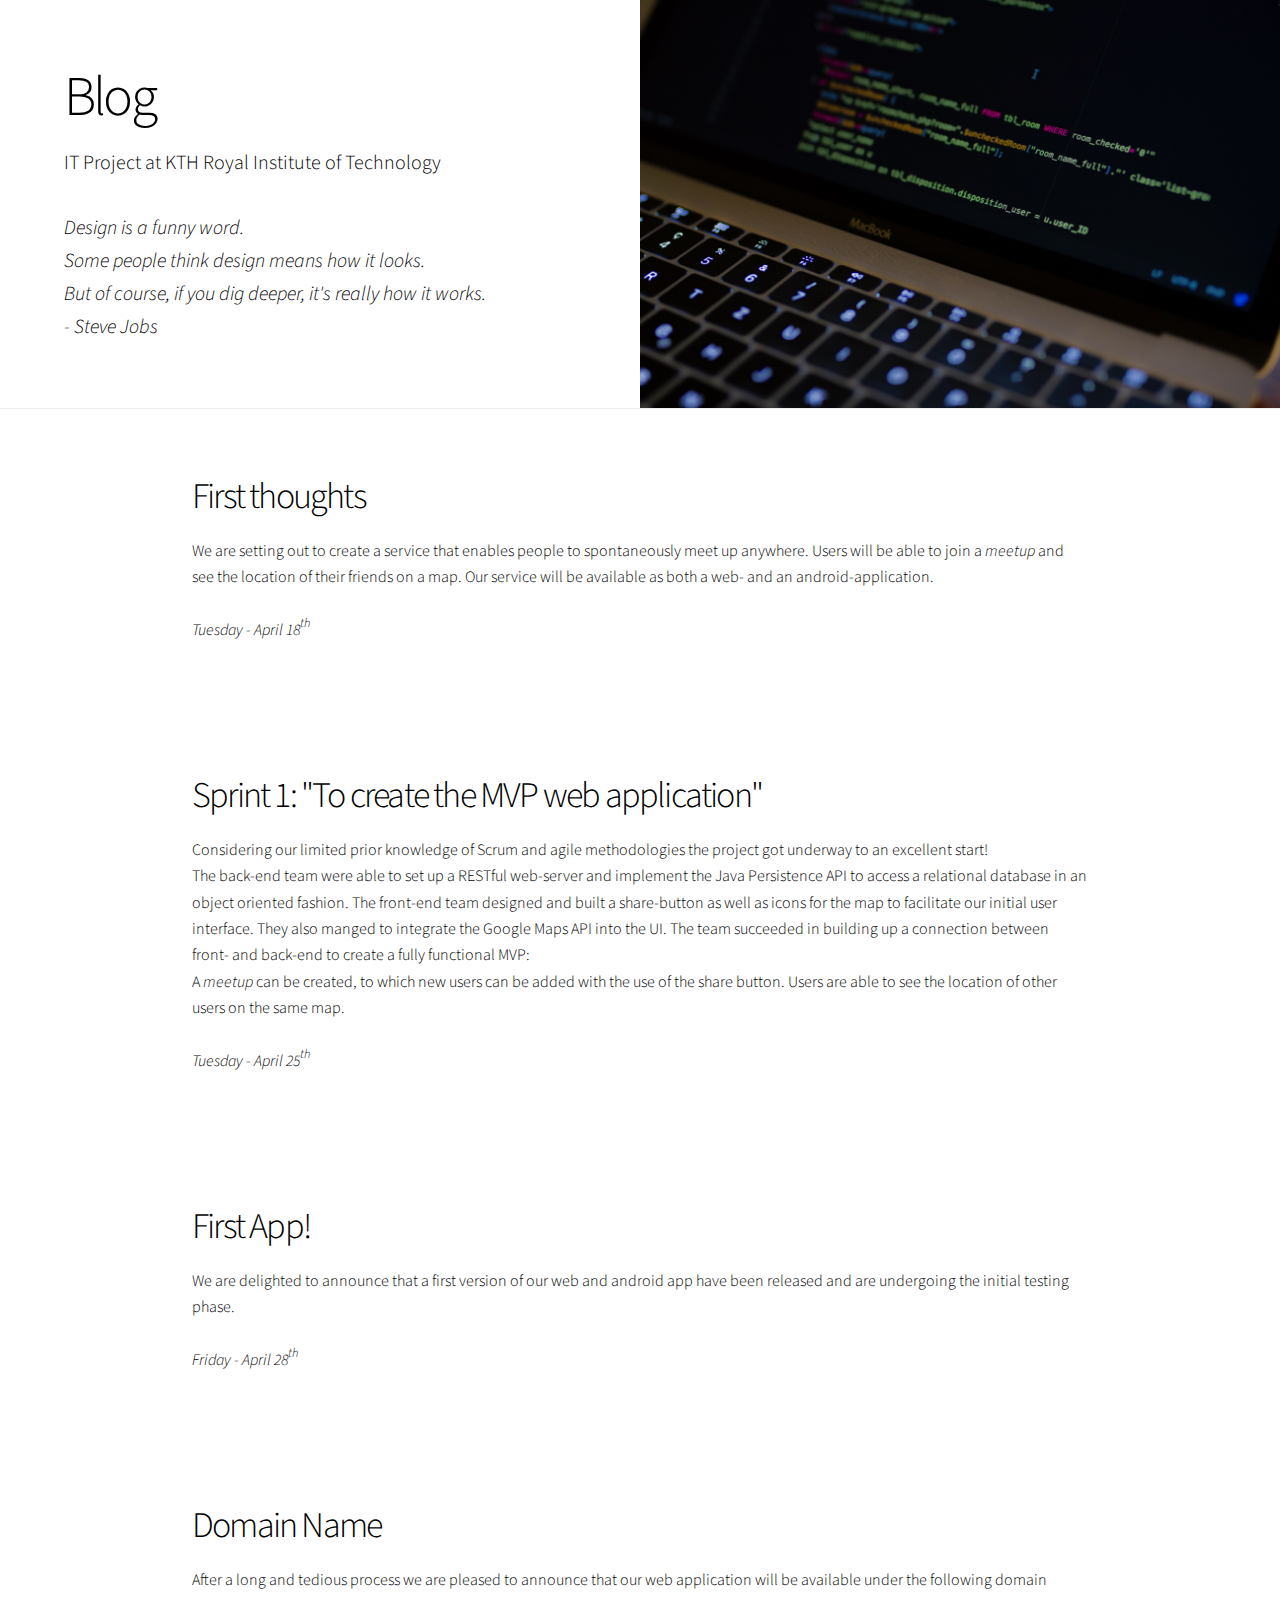
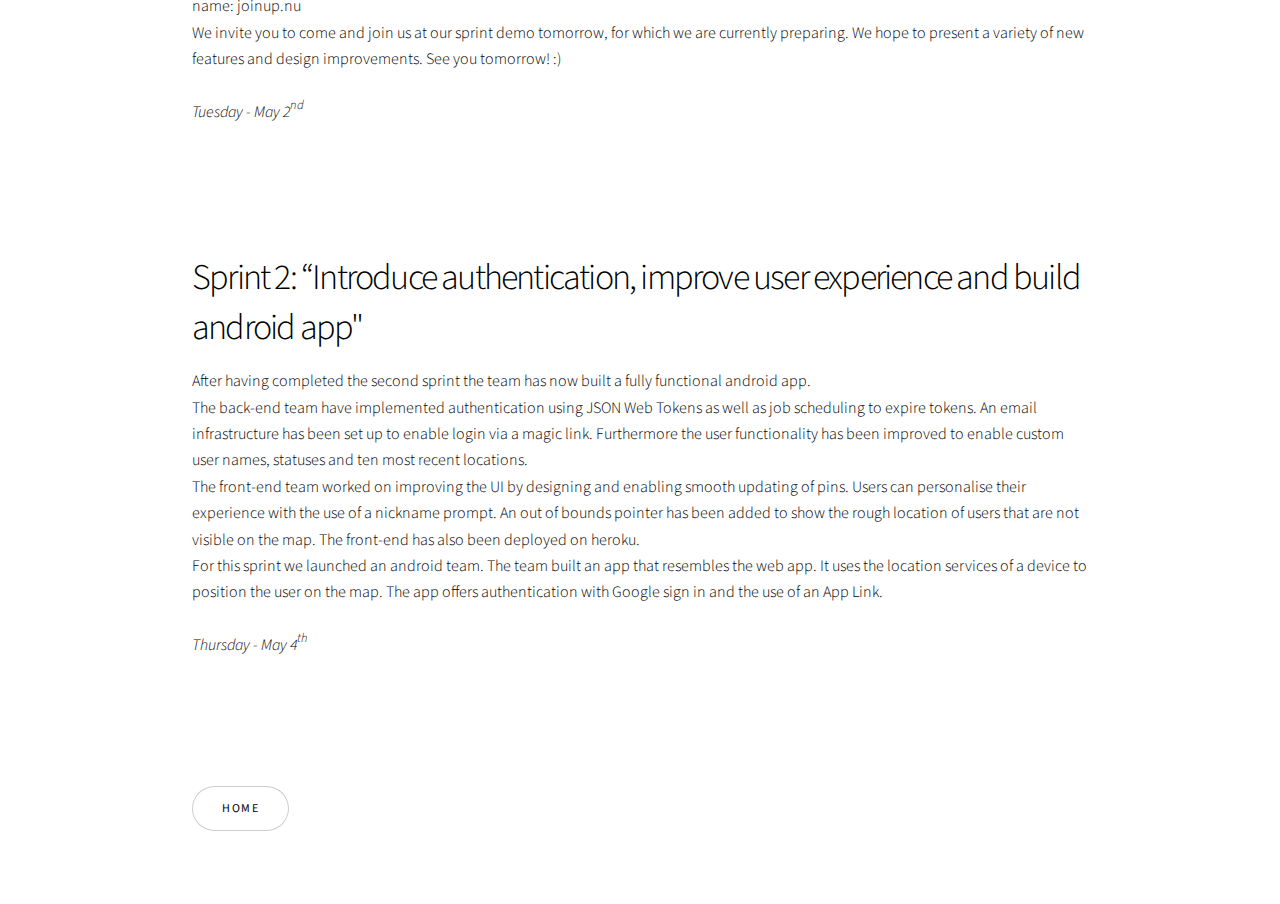
==== blog.html @ ec6359b5 "Update blog - Sprint 2 complete" ====
<!DOCTYPE HTML>

<html>

<head>
	<title>Core 55</title>
	<meta charset="utf-8" />
	<meta name="viewport" content="width=device-width, initial-scale=1" />
	<link rel="stylesheet" href="assets/css/main.css" />
</head>

<body>

	<div id="wrapper" class="divided">

		<!-- Core 55 presentation -->
		<section class="banner style1 orient-left content-align-left image-position-right onload-image-fade-in onload-content-fade-right">			
			<div class="content">
				<h1>Blog</h1>
				<p class="major">IT Project at KTH Royal Institute of Technology</p>
				<p class="major"><i>Design is a funny word.<br>Some people think design means how it looks.<br>But of course, if you dig deeper, it's really how it works.<br>- Steve Jobs</i></p>
			</div>
			<div class="image">
				<img src="images/blog-min.jpg" alt=""/>
			</div>
		</section>

		<div class="content">

			<section class="spotlight style1 orient-right content-align-left image-position-center onscroll-image-fade-in" id="first">
				<div class="content">
					<h2>First thoughts</h2>
					<p>
					<!-- <span class="image.right"><img src="./images/app-screen1.jpg"></span> -->
					We are setting out to create a service that enables people to spontaneously meet up anywhere. Users will be able to join a <i>meetup</i> and see the location of their friends on a map. Our service will be available as both a web- and an android-application.<br><br><i>Tuesday - April 18<sup>th</sup></i><p>
				</div>
			</section>

			<section class="spotlight style1 orient-right content-align-left image-position-center onscroll-image-fade-in" id="first">
				<div class="content">
					<h2>Sprint 1: "To create the MVP web application"</h2>
					<p>
					<!-- <span class="image.left"><img src="./images/app-screen1a.png"></span> -->
					Considering our limited prior knowledge of Scrum and agile methodologies the project got underway to an excellent start!<br>The back-end team were able to set up a RESTful web-server and implement the Java Persistence API to access a relational database in an object oriented fashion. 
					The front-end team designed and built a share-button as well as icons for the map to facilitate our initial user interface. They also manged to integrate the Google Maps API into the UI.
					The team succeeded in building up a connection between front- and back-end to create a fully functional MVP:<br>A <i>meetup</i> can be created, to which new users can be added with the use of the share button. Users are able to see the location of other users on the same map.
					<br><br><i>Tuesday - April 25<sup>th</sup></i><p>
				</div>
			</section>

			<section class="spotlight style1 orient-right content-align-left image-position-center onscroll-image-fade-in" id="first">
				<div class="content">
					<h2>First App!</h2>
					<p>
					<!-- <span class="image.left"><img src="./images/app-screen1a.png"></span> -->
					We are delighted to announce that a first version of our web and android app have been released and are undergoing the initial testing phase.
					<br><br><i>Friday - April 28<sup>th</sup></i><p>
				</div>
			</section>

			<section class="spotlight style1 orient-right content-align-left image-position-center onscroll-image-fade-in" id="first">
				<div class="content">
					<h2>Domain Name</h2>
					<p>
					<!-- <span class="image.left"><img src="./images/app-screen1a.png"></span> -->
					After a long and tedious process we are pleased to announce that our web application will be available under the following domain name: joinup.nu <br>We invite you to come and join us at our sprint demo tomorrow, for which we are currently preparing. We hope to present a variety of new features and design improvements. See you tomorrow! :)
					<br><br><i>Tuesday - May 2<sup>nd</sup></i><p>
				</div>
			</section>

			<section class="spotlight style1 orient-right content-align-left image-position-center onscroll-image-fade-in" id="first">
				<div class="content">
					<h2>Sprint 2: “Introduce authentication, improve user experience and build android app"</h2>
					<p>
					<!-- <span class="image.left"><img src="./images/app-screen1a.png"></span> -->
					After having completed the second sprint the team has now built a fully functional android app. 
					<br>The back-end team have implemented authentication using JSON Web Tokens as well as job scheduling to expire tokens. An email infrastructure has been set up to enable login via a magic link. Furthermore the user functionality has been improved to enable custom user names, statuses and ten most recent locations.
					<br>
					The front-end team worked on improving the UI by designing and enabling smooth updating of pins. Users can personalise their experience with the use of a nickname prompt. An out of bounds pointer has been added to show the rough location of users that are not visible on the map.  The front-end has also been deployed on heroku.
					<br>
					For this sprint we launched an android team. The team built an app that resembles the web app. It uses the location services of a device to position the user on the map. The app offers authentication with Google sign in and the use of an App Link.
					<br><br><i>Thursday - May 4<sup>th</sup></i><p>
				</div>
			</section>


			<!-- Home -->
			<section class="spotlight style1 orient-left content-align-left image-position-center onscroll-image-fade-in">
				<div class="content">
					<ul class="actions vertical">
						<li><a href="index.html" class="button">Home</a></li>
					</ul>
				</div>
			</section>

		</div>
	</div>

	<!-- Scripts -->
	<script src="assets/js/jquery.min.js"></script>
	<script src="assets/js/jquery.scrollex.min.js"></script>
	<script src="assets/js/jquery.scrolly.min.js"></script>
	<script src="assets/js/skel.min.js"></script>
	<script src="assets/js/util.js"></script>
	<script src="assets/js/main.js"></script>

</body>

</html>
---- assets/css/main.css ----
@import url(font-awesome.min.css);
@import url("https://fonts.googleapis.com/css?family=Source+Sans+Pro:300,300i,400,400i");

/*
	Story by HTML5 UP
	html5up.net | @ajlkn
	Free for personal and commercial use under the CCA 3.0 license (html5up.net/license)
*/

/* Reset */

	html, body, div, span, applet, object, iframe, h1, h2, h3, h4, h5, h6, p, blockquote, pre, a, abbr, acronym, address, big, cite, code, del, dfn, em, img, ins, kbd, q, s, samp, small, strike, strong, sub, sup, tt, var, b, u, i, center, dl, dt, dd, ol, ul, li, fieldset, form, label, legend, table, caption, tbody, tfoot, thead, tr, th, td, article, aside, canvas, details, embed, figure, figcaption, footer, header, hgroup, menu, nav, output, ruby, section, summary, time, mark, audio, video {
		margin: 0;
		padding: 0;
		border: 0;
		font-size: 100%;
		font: inherit;
		vertical-align: baseline;
	}

	article, aside, details, figcaption, figure, footer, header, hgroup, menu, nav, section {
		display: block;
	}

	body {
		line-height: 1;
	}

	ol, ul {
		list-style: none;
	}

	blockquote, q {
		quotes: none;
	}

	blockquote:before, blockquote:after, q:before, q:after {
		content: '';
		content: none;
	}

	table {
		border-collapse: collapse;
		border-spacing: 0;
	}

	body {
		-webkit-text-size-adjust: none;
	}

/* Box Model */

	*, *:before, *:after {
		-moz-box-sizing: border-box;
		-webkit-box-sizing: border-box;
		box-sizing: border-box;
	}

/* Grid */

	.row {
		border-bottom: solid 1px transparent;
		-moz-box-sizing: border-box;
		-webkit-box-sizing: border-box;
		box-sizing: border-box;
	}

	.row > * {
		float: left;
		-moz-box-sizing: border-box;
		-webkit-box-sizing: border-box;
		box-sizing: border-box;
	}

	.row:after, .row:before {
		content: '';
		display: block;
		clear: both;
		height: 0;
	}

	.row.uniform > * > :first-child {
		margin-top: 0;
	}

	.row.uniform > * > :last-child {
		margin-bottom: 0;
	}

	.row.\30 \25 > * {
		padding: 0 0 0 0rem;
	}

	.row.\30 \25 {
		margin: 0 0 -1px 0rem;
	}

	.row.uniform.\30 \25 > * {
		padding: 0rem 0 0 0rem;
	}

	.row.uniform.\30 \25 {
		margin: 0rem 0 -1px 0rem;
	}

	.row > * {
		padding: 0 0 0 2rem;
	}

	.row {
		margin: 0 0 -1px -2rem;
	}

	.row.uniform > * {
		padding: 2rem 0 0 2rem;
	}

	.row.uniform {
		margin: -2rem 0 -1px -2rem;
	}

	.row.\32 00\25 > * {
		padding: 0 0 0 4rem;
	}

	.row.\32 00\25 {
		margin: 0 0 -1px -4rem;
	}

	.row.uniform.\32 00\25 > * {
		padding: 4rem 0 0 4rem;
	}

	.row.uniform.\32 00\25 {
		margin: -4rem 0 -1px -4rem;
	}

	.row.\31 50\25 > * {
		padding: 0 0 0 3rem;
	}

	.row.\31 50\25 {
		margin: 0 0 -1px -3rem;
	}

	.row.uniform.\31 50\25 > * {
		padding: 3rem 0 0 3rem;
	}

	.row.uniform.\31 50\25 {
		margin: -3rem 0 -1px -3rem;
	}

	.row.\35 0\25 > * {
		padding: 0 0 0 1rem;
	}

	.row.\35 0\25 {
		margin: 0 0 -1px -1rem;
	}

	.row.uniform.\35 0\25 > * {
		padding: 1rem 0 0 1rem;
	}

	.row.uniform.\35 0\25 {
		margin: -1rem 0 -1px -1rem;
	}

	.row.\32 5\25 > * {
		padding: 0 0 0 0.5rem;
	}

	.row.\32 5\25 {
		margin: 0 0 -1px -0.5rem;
	}

	.row.uniform.\32 5\25 > * {
		padding: 0.5rem 0 0 0.5rem;
	}

	.row.uniform.\32 5\25 {
		margin: -0.5rem 0 -1px -0.5rem;
	}

	.\31 2u, .\31 2u\24 {
		width: 100%;
		clear: none;
		margin-left: 0;
	}

	.\31 1u, .\31 1u\24 {
		width: 91.6666666667%;
		clear: none;
		margin-left: 0;
	}

	.\31 0u, .\31 0u\24 {
		width: 83.3333333333%;
		clear: none;
		margin-left: 0;
	}

	.\39 u, .\39 u\24 {
		width: 75%;
		clear: none;
		margin-left: 0;
	}

	.\38 u, .\38 u\24 {
		width: 66.6666666667%;
		clear: none;
		margin-left: 0;
	}

	.\37 u, .\37 u\24 {
		width: 58.3333333333%;
		clear: none;
		margin-left: 0;
	}

	.\36 u, .\36 u\24 {
		width: 50%;
		clear: none;
		margin-left: 0;
	}

	.\35 u, .\35 u\24 {
		width: 41.6666666667%;
		clear: none;
		margin-left: 0;
	}

	.\34 u, .\34 u\24 {
		width: 33.3333333333%;
		clear: none;
		margin-left: 0;
	}

	.\33 u, .\33 u\24 {
		width: 25%;
		clear: none;
		margin-left: 0;
	}

	.\32 u, .\32 u\24 {
		width: 16.6666666667%;
		clear: none;
		margin-left: 0;
	}

	.\31 u, .\31 u\24 {
		width: 8.3333333333%;
		clear: none;
		margin-left: 0;
	}

	.\31 2u\24 + *,
	.\31 1u\24 + *,
	.\31 0u\24 + *,
	.\39 u\24 + *,
	.\38 u\24 + *,
	.\37 u\24 + *,
	.\36 u\24 + *,
	.\35 u\24 + *,
	.\34 u\24 + *,
	.\33 u\24 + *,
	.\32 u\24 + *,
	.\31 u\24 + * {
		clear: left;
	}

	.\-11u {
		margin-left: 91.66667%;
	}

	.\-10u {
		margin-left: 83.33333%;
	}

	.\-9u {
		margin-left: 75%;
	}

	.\-8u {
		margin-left: 66.66667%;
	}

	.\-7u {
		margin-left: 58.33333%;
	}

	.\-6u {
		margin-left: 50%;
	}

	.\-5u {
		margin-left: 41.66667%;
	}

	.\-4u {
		margin-left: 33.33333%;
	}

	.\-3u {
		margin-left: 25%;
	}

	.\-2u {
		margin-left: 16.66667%;
	}

	.\-1u {
		margin-left: 8.33333%;
	}

	@media screen and (max-width: 1680px) {

		.row > * {
			padding: 0 0 0 2rem;
		}

		.row {
			margin: 0 0 -1px -2rem;
		}

		.row.uniform > * {
			padding: 2rem 0 0 2rem;
		}

		.row.uniform {
			margin: -2rem 0 -1px -2rem;
		}

		.row.\32 00\25 > * {
			padding: 0 0 0 4rem;
		}

		.row.\32 00\25 {
			margin: 0 0 -1px -4rem;
		}

		.row.uniform.\32 00\25 > * {
			padding: 4rem 0 0 4rem;
		}

		.row.uniform.\32 00\25 {
			margin: -4rem 0 -1px -4rem;
		}

		.row.\31 50\25 > * {
			padding: 0 0 0 3rem;
		}

		.row.\31 50\25 {
			margin: 0 0 -1px -3rem;
		}

		.row.uniform.\31 50\25 > * {
			padding: 3rem 0 0 3rem;
		}

		.row.uniform.\31 50\25 {
			margin: -3rem 0 -1px -3rem;
		}

		.row.\35 0\25 > * {
			padding: 0 0 0 1rem;
		}

		.row.\35 0\25 {
			margin: 0 0 -1px -1rem;
		}

		.row.uniform.\35 0\25 > * {
			padding: 1rem 0 0 1rem;
		}

		.row.uniform.\35 0\25 {
			margin: -1rem 0 -1px -1rem;
		}

		.row.\32 5\25 > * {
			padding: 0 0 0 0.5rem;
		}

		.row.\32 5\25 {
			margin: 0 0 -1px -0.5rem;
		}

		.row.uniform.\32 5\25 > * {
			padding: 0.5rem 0 0 0.5rem;
		}

		.row.uniform.\32 5\25 {
			margin: -0.5rem 0 -1px -0.5rem;
		}

		.\31 2u\28xlarge\29, .\31 2u\24\28xlarge\29 {
			width: 100%;
			clear: none;
			margin-left: 0;
		}

		.\31 1u\28xlarge\29, .\31 1u\24\28xlarge\29 {
			width: 91.6666666667%;
			clear: none;
			margin-left: 0;
		}

		.\31 0u\28xlarge\29, .\31 0u\24\28xlarge\29 {
			width: 83.3333333333%;
			clear: none;
			margin-left: 0;
		}

		.\39 u\28xlarge\29, .\39 u\24\28xlarge\29 {
			width: 75%;
			clear: none;
			margin-left: 0;
		}

		.\38 u\28xlarge\29, .\38 u\24\28xlarge\29 {
			width: 66.6666666667%;
			clear: none;
			margin-left: 0;
		}

		.\37 u\28xlarge\29, .\37 u\24\28xlarge\29 {
			width: 58.3333333333%;
			clear: none;
			margin-left: 0;
		}

		.\36 u\28xlarge\29, .\36 u\24\28xlarge\29 {
			width: 50%;
			clear: none;
			margin-left: 0;
		}

		.\35 u\28xlarge\29, .\35 u\24\28xlarge\29 {
			width: 41.6666666667%;
			clear: none;
			margin-left: 0;
		}

		.\34 u\28xlarge\29, .\34 u\24\28xlarge\29 {
			width: 33.3333333333%;
			clear: none;
			margin-left: 0;
		}

		.\33 u\28xlarge\29, .\33 u\24\28xlarge\29 {
			width: 25%;
			clear: none;
			margin-left: 0;
		}

		.\32 u\28xlarge\29, .\32 u\24\28xlarge\29 {
			width: 16.6666666667%;
			clear: none;
			margin-left: 0;
		}

		.\31 u\28xlarge\29, .\31 u\24\28xlarge\29 {
			width: 8.3333333333%;
			clear: none;
			margin-left: 0;
		}

		.\31 2u\24\28xlarge\29 + *,
		.\31 1u\24\28xlarge\29 + *,
		.\31 0u\24\28xlarge\29 + *,
		.\39 u\24\28xlarge\29 + *,
		.\38 u\24\28xlarge\29 + *,
		.\37 u\24\28xlarge\29 + *,
		.\36 u\24\28xlarge\29 + *,
		.\35 u\24\28xlarge\29 + *,
		.\34 u\24\28xlarge\29 + *,
		.\33 u\24\28xlarge\29 + *,
		.\32 u\24\28xlarge\29 + *,
		.\31 u\24\28xlarge\29 + * {
			clear: left;
		}

		.\-11u\28xlarge\29 {
			margin-left: 91.66667%;
		}

		.\-10u\28xlarge\29 {
			margin-left: 83.33333%;
		}

		.\-9u\28xlarge\29 {
			margin-left: 75%;
		}

		.\-8u\28xlarge\29 {
			margin-left: 66.66667%;
		}

		.\-7u\28xlarge\29 {
			margin-left: 58.33333%;
		}

		.\-6u\28xlarge\29 {
			margin-left: 50%;
		}

		.\-5u\28xlarge\29 {
			margin-left: 41.66667%;
		}

		.\-4u\28xlarge\29 {
			margin-left: 33.33333%;
		}

		.\-3u\28xlarge\29 {
			margin-left: 25%;
		}

		.\-2u\28xlarge\29 {
			margin-left: 16.66667%;
		}

		.\-1u\28xlarge\29 {
			margin-left: 8.33333%;
		}

	}

	@media screen and (max-width: 1280px) {

		.row > * {
			padding: 0 0 0 2rem;
		}

		.row {
			margin: 0 0 -1px -2rem;
		}

		.row.uniform > * {
			padding: 2rem 0 0 2rem;
		}

		.row.uniform {
			margin: -2rem 0 -1px -2rem;
		}

		.row.\32 00\25 > * {
			padding: 0 0 0 4rem;
		}

		.row.\32 00\25 {
			margin: 0 0 -1px -4rem;
		}

		.row.uniform.\32 00\25 > * {
			padding: 4rem 0 0 4rem;
		}

		.row.uniform.\32 00\25 {
			margin: -4rem 0 -1px -4rem;
		}

		.row.\31 50\25 > * {
			padding: 0 0 0 3rem;
		}

		.row.\31 50\25 {
			margin: 0 0 -1px -3rem;
		}

		.row.uniform.\31 50\25 > * {
			padding: 3rem 0 0 3rem;
		}

		.row.uniform.\31 50\25 {
			margin: -3rem 0 -1px -3rem;
		}

		.row.\35 0\25 > * {
			padding: 0 0 0 1rem;
		}

		.row.\35 0\25 {
			margin: 0 0 -1px -1rem;
		}

		.row.uniform.\35 0\25 > * {
			padding: 1rem 0 0 1rem;
		}

		.row.uniform.\35 0\25 {
			margin: -1rem 0 -1px -1rem;
		}

		.row.\32 5\25 > * {
			padding: 0 0 0 0.5rem;
		}

		.row.\32 5\25 {
			margin: 0 0 -1px -0.5rem;
		}

		.row.uniform.\32 5\25 > * {
			padding: 0.5rem 0 0 0.5rem;
		}

		.row.uniform.\32 5\25 {
			margin: -0.5rem 0 -1px -0.5rem;
		}

		.\31 2u\28large\29, .\31 2u\24\28large\29 {
			width: 100%;
			clear: none;
			margin-left: 0;
		}

		.\31 1u\28large\29, .\31 1u\24\28large\29 {
			width: 91.6666666667%;
			clear: none;
			margin-left: 0;
		}

		.\31 0u\28large\29, .\31 0u\24\28large\29 {
			width: 83.3333333333%;
			clear: none;
			margin-left: 0;
		}

		.\39 u\28large\29, .\39 u\24\28large\29 {
			width: 75%;
			clear: none;
			margin-left: 0;
		}

		.\38 u\28large\29, .\38 u\24\28large\29 {
			width: 66.6666666667%;
			clear: none;
			margin-left: 0;
		}

		.\37 u\28large\29, .\37 u\24\28large\29 {
			width: 58.3333333333%;
			clear: none;
			margin-left: 0;
		}

		.\36 u\28large\29, .\36 u\24\28large\29 {
			width: 50%;
			clear: none;
			margin-left: 0;
		}

		.\35 u\28large\29, .\35 u\24\28large\29 {
			width: 41.6666666667%;
			clear: none;
			margin-left: 0;
		}

		.\34 u\28large\29, .\34 u\24\28large\29 {
			width: 33.3333333333%;
			clear: none;
			margin-left: 0;
		}

		.\33 u\28large\29, .\33 u\24\28large\29 {
			width: 25%;
			clear: none;
			margin-left: 0;
		}

		.\32 u\28large\29, .\32 u\24\28large\29 {
			width: 16.6666666667%;
			clear: none;
			margin-left: 0;
		}

		.\31 u\28large\29, .\31 u\24\28large\29 {
			width: 8.3333333333%;
			clear: none;
			margin-left: 0;
		}

		.\31 2u\24\28large\29 + *,
		.\31 1u\24\28large\29 + *,
		.\31 0u\24\28large\29 + *,
		.\39 u\24\28large\29 + *,
		.\38 u\24\28large\29 + *,
		.\37 u\24\28large\29 + *,
		.\36 u\24\28large\29 + *,
		.\35 u\24\28large\29 + *,
		.\34 u\24\28large\29 + *,
		.\33 u\24\28large\29 + *,
		.\32 u\24\28large\29 + *,
		.\31 u\24\28large\29 + * {
			clear: left;
		}

		.\-11u\28large\29 {
			margin-left: 91.66667%;
		}

		.\-10u\28large\29 {
			margin-left: 83.33333%;
		}

		.\-9u\28large\29 {
			margin-left: 75%;
		}

		.\-8u\28large\29 {
			margin-left: 66.66667%;
		}

		.\-7u\28large\29 {
			margin-left: 58.33333%;
		}

		.\-6u\28large\29 {
			margin-left: 50%;
		}

		.\-5u\28large\29 {
			margin-left: 41.66667%;
		}

		.\-4u\28large\29 {
			margin-left: 33.33333%;
		}

		.\-3u\28large\29 {
			margin-left: 25%;
		}

		.\-2u\28large\29 {
			margin-left: 16.66667%;
		}

		.\-1u\28large\29 {
			margin-left: 8.33333%;
		}

	}

	@media screen and (max-width: 980px) {

		.row > * {
			padding: 0 0 0 2rem;
		}

		.row {
			margin: 0 0 -1px -2rem;
		}

		.row.uniform > * {
			padding: 2rem 0 0 2rem;
		}

		.row.uniform {
			margin: -2rem 0 -1px -2rem;
		}

		.row.\32 00\25 > * {
			padding: 0 0 0 4rem;
		}

		.row.\32 00\25 {
			margin: 0 0 -1px -4rem;
		}

		.row.uniform.\32 00\25 > * {
			padding: 4rem 0 0 4rem;
		}

		.row.uniform.\32 00\25 {
			margin: -4rem 0 -1px -4rem;
		}

		.row.\31 50\25 > * {
			padding: 0 0 0 3rem;
		}

		.row.\31 50\25 {
			margin: 0 0 -1px -3rem;
		}

		.row.uniform.\31 50\25 > * {
			padding: 3rem 0 0 3rem;
		}

		.row.uniform.\31 50\25 {
			margin: -3rem 0 -1px -3rem;
		}

		.row.\35 0\25 > * {
			padding: 0 0 0 1rem;
		}

		.row.\35 0\25 {
			margin: 0 0 -1px -1rem;
		}

		.row.uniform.\35 0\25 > * {
			padding: 1rem 0 0 1rem;
		}

		.row.uniform.\35 0\25 {
			margin: -1rem 0 -1px -1rem;
		}

		.row.\32 5\25 > * {
			padding: 0 0 0 0.5rem;
		}

		.row.\32 5\25 {
			margin: 0 0 -1px -0.5rem;
		}

		.row.uniform.\32 5\25 > * {
			padding: 0.5rem 0 0 0.5rem;
		}

		.row.uniform.\32 5\25 {
			margin: -0.5rem 0 -1px -0.5rem;
		}

		.\31 2u\28medium\29, .\31 2u\24\28medium\29 {
			width: 100%;
			clear: none;
			margin-left: 0;
		}

		.\31 1u\28medium\29, .\31 1u\24\28medium\29 {
			width: 91.6666666667%;
			clear: none;
			margin-left: 0;
		}

		.\31 0u\28medium\29, .\31 0u\24\28medium\29 {
			width: 83.3333333333%;
			clear: none;
			margin-left: 0;
		}

		.\39 u\28medium\29, .\39 u\24\28medium\29 {
			width: 75%;
			clear: none;
			margin-left: 0;
		}

		.\38 u\28medium\29, .\38 u\24\28medium\29 {
			width: 66.6666666667%;
			clear: none;
			margin-left: 0;
		}

		.\37 u\28medium\29, .\37 u\24\28medium\29 {
			width: 58.3333333333%;
			clear: none;
			margin-left: 0;
		}

		.\36 u\28medium\29, .\36 u\24\28medium\29 {
			width: 50%;
			clear: none;
			margin-left: 0;
		}

		.\35 u\28medium\29, .\35 u\24\28medium\29 {
			width: 41.6666666667%;
			clear: none;
			margin-left: 0;
		}

		.\34 u\28medium\29, .\34 u\24\28medium\29 {
			width: 33.3333333333%;
			clear: none;
			margin-left: 0;
		}

		.\33 u\28medium\29, .\33 u\24\28medium\29 {
			width: 25%;
			clear: none;
			margin-left: 0;
		}

		.\32 u\28medium\29, .\32 u\24\28medium\29 {
			width: 16.6666666667%;
			clear: none;
			margin-left: 0;
		}

		.\31 u\28medium\29, .\31 u\24\28medium\29 {
			width: 8.3333333333%;
			clear: none;
			margin-left: 0;
		}

		.\31 2u\24\28medium\29 + *,
		.\31 1u\24\28medium\29 + *,
		.\31 0u\24\28medium\29 + *,
		.\39 u\24\28medium\29 + *,
		.\38 u\24\28medium\29 + *,
		.\37 u\24\28medium\29 + *,
		.\36 u\24\28medium\29 + *,
		.\35 u\24\28medium\29 + *,
		.\34 u\24\28medium\29 + *,
		.\33 u\24\28medium\29 + *,
		.\32 u\24\28medium\29 + *,
		.\31 u\24\28medium\29 + * {
			clear: left;
		}

		.\-11u\28medium\29 {
			margin-left: 91.66667%;
		}

		.\-10u\28medium\29 {
			margin-left: 83.33333%;
		}

		.\-9u\28medium\29 {
			margin-left: 75%;
		}

		.\-8u\28medium\29 {
			margin-left: 66.66667%;
		}

		.\-7u\28medium\29 {
			margin-left: 58.33333%;
		}

		.\-6u\28medium\29 {
			margin-left: 50%;
		}

		.\-5u\28medium\29 {
			margin-left: 41.66667%;
		}

		.\-4u\28medium\29 {
			margin-left: 33.33333%;
		}

		.\-3u\28medium\29 {
			margin-left: 25%;
		}

		.\-2u\28medium\29 {
			margin-left: 16.66667%;
		}

		.\-1u\28medium\29 {
			margin-left: 8.33333%;
		}

	}

	@media screen and (max-width: 736px) {

		.row > * {
			padding: 0 0 0 2rem;
		}

		.row {
			margin: 0 0 -1px -2rem;
		}

		.row.uniform > * {
			padding: 2rem 0 0 2rem;
		}

		.row.uniform {
			margin: -2rem 0 -1px -2rem;
		}

		.row.\32 00\25 > * {
			padding: 0 0 0 4rem;
		}

		.row.\32 00\25 {
			margin: 0 0 -1px -4rem;
		}

		.row.uniform.\32 00\25 > * {
			padding: 4rem 0 0 4rem;
		}

		.row.uniform.\32 00\25 {
			margin: -4rem 0 -1px -4rem;
		}

		.row.\31 50\25 > * {
			padding: 0 0 0 3rem;
		}

		.row.\31 50\25 {
			margin: 0 0 -1px -3rem;
		}

		.row.uniform.\31 50\25 > * {
			padding: 3rem 0 0 3rem;
		}

		.row.uniform.\31 50\25 {
			margin: -3rem 0 -1px -3rem;
		}

		.row.\35 0\25 > * {
			padding: 0 0 0 1rem;
		}

		.row.\35 0\25 {
			margin: 0 0 -1px -1rem;
		}

		.row.uniform.\35 0\25 > * {
			padding: 1rem 0 0 1rem;
		}

		.row.uniform.\35 0\25 {
			margin: -1rem 0 -1px -1rem;
		}

		.row.\32 5\25 > * {
			padding: 0 0 0 0.5rem;
		}

		.row.\32 5\25 {
			margin: 0 0 -1px -0.5rem;
		}

		.row.uniform.\32 5\25 > * {
			padding: 0.5rem 0 0 0.5rem;
		}

		.row.uniform.\32 5\25 {
			margin: -0.5rem 0 -1px -0.5rem;
		}

		.\31 2u\28small\29, .\31 2u\24\28small\29 {
			width: 100%;
			clear: none;
			margin-left: 0;
		}

		.\31 1u\28small\29, .\31 1u\24\28small\29 {
			width: 91.6666666667%;
			clear: none;
			margin-left: 0;
		}

		.\31 0u\28small\29, .\31 0u\24\28small\29 {
			width: 83.3333333333%;
			clear: none;
			margin-left: 0;
		}

		.\39 u\28small\29, .\39 u\24\28small\29 {
			width: 75%;
			clear: none;
			margin-left: 0;
		}

		.\38 u\28small\29, .\38 u\24\28small\29 {
			width: 66.6666666667%;
			clear: none;
			margin-left: 0;
		}

		.\37 u\28small\29, .\37 u\24\28small\29 {
			width: 58.3333333333%;
			clear: none;
			margin-left: 0;
		}

		.\36 u\28small\29, .\36 u\24\28small\29 {
			width: 50%;
			clear: none;
			margin-left: 0;
		}

		.\35 u\28small\29, .\35 u\24\28small\29 {
			width: 41.6666666667%;
			clear: none;
			margin-left: 0;
		}

		.\34 u\28small\29, .\34 u\24\28small\29 {
			width: 33.3333333333%;
			clear: none;
			margin-left: 0;
		}

		.\33 u\28small\29, .\33 u\24\28small\29 {
			width: 25%;
			clear: none;
			margin-left: 0;
		}

		.\32 u\28small\29, .\32 u\24\28small\29 {
			width: 16.6666666667%;
			clear: none;
			margin-left: 0;
		}

		.\31 u\28small\29, .\31 u\24\28small\29 {
			width: 8.3333333333%;
			clear: none;
			margin-left: 0;
		}

		.\31 2u\24\28small\29 + *,
		.\31 1u\24\28small\29 + *,
		.\31 0u\24\28small\29 + *,
		.\39 u\24\28small\29 + *,
		.\38 u\24\28small\29 + *,
		.\37 u\24\28small\29 + *,
		.\36 u\24\28small\29 + *,
		.\35 u\24\28small\29 + *,
		.\34 u\24\28small\29 + *,
		.\33 u\24\28small\29 + *,
		.\32 u\24\28small\29 + *,
		.\31 u\24\28small\29 + * {
			clear: left;
		}

		.\-11u\28small\29 {
			margin-left: 91.66667%;
		}

		.\-10u\28small\29 {
			margin-left: 83.33333%;
		}

		.\-9u\28small\29 {
			margin-left: 75%;
		}

		.\-8u\28small\29 {
			margin-left: 66.66667%;
		}

		.\-7u\28small\29 {
			margin-left: 58.33333%;
		}

		.\-6u\28small\29 {
			margin-left: 50%;
		}

		.\-5u\28small\29 {
			margin-left: 41.66667%;
		}

		.\-4u\28small\29 {
			margin-left: 33.33333%;
		}

		.\-3u\28small\29 {
			margin-left: 25%;
		}

		.\-2u\28small\29 {
			margin-left: 16.66667%;
		}

		.\-1u\28small\29 {
			margin-left: 8.33333%;
		}

	}

	@media screen and (max-width: 480px) {

		.row > * {
			padding: 0 0 0 2rem;
		}

		.row {
			margin: 0 0 -1px -2rem;
		}

		.row.uniform > * {
			padding: 2rem 0 0 2rem;
		}

		.row.uniform {
			margin: -2rem 0 -1px -2rem;
		}

		.row.\32 00\25 > * {
			padding: 0 0 0 4rem;
		}

		.row.\32 00\25 {
			margin: 0 0 -1px -4rem;
		}

		.row.uniform.\32 00\25 > * {
			padding: 4rem 0 0 4rem;
		}

		.row.uniform.\32 00\25 {
			margin: -4rem 0 -1px -4rem;
		}

		.row.\31 50\25 > * {
			padding: 0 0 0 3rem;
		}

		.row.\31 50\25 {
			margin: 0 0 -1px -3rem;
		}

		.row.uniform.\31 50\25 > * {
			padding: 3rem 0 0 3rem;
		}

		.row.uniform.\31 50\25 {
			margin: -3rem 0 -1px -3rem;
		}

		.row.\35 0\25 > * {
			padding: 0 0 0 1rem;
		}

		.row.\35 0\25 {
			margin: 0 0 -1px -1rem;
		}

		.row.uniform.\35 0\25 > * {
			padding: 1rem 0 0 1rem;
		}

		.row.uniform.\35 0\25 {
			margin: -1rem 0 -1px -1rem;
		}

		.row.\32 5\25 > * {
			padding: 0 0 0 0.5rem;
		}

		.row.\32 5\25 {
			margin: 0 0 -1px -0.5rem;
		}

		.row.uniform.\32 5\25 > * {
			padding: 0.5rem 0 0 0.5rem;
		}

		.row.uniform.\32 5\25 {
			margin: -0.5rem 0 -1px -0.5rem;
		}

		.\31 2u\28xsmall\29, .\31 2u\24\28xsmall\29 {
			width: 100%;
			clear: none;
			margin-left: 0;
		}

		.\31 1u\28xsmall\29, .\31 1u\24\28xsmall\29 {
			width: 91.6666666667%;
			clear: none;
			margin-left: 0;
		}

		.\31 0u\28xsmall\29, .\31 0u\24\28xsmall\29 {
			width: 83.3333333333%;
			clear: none;
			margin-left: 0;
		}

		.\39 u\28xsmall\29, .\39 u\24\28xsmall\29 {
			width: 75%;
			clear: none;
			margin-left: 0;
		}

		.\38 u\28xsmall\29, .\38 u\24\28xsmall\29 {
			width: 66.6666666667%;
			clear: none;
			margin-left: 0;
		}

		.\37 u\28xsmall\29, .\37 u\24\28xsmall\29 {
			width: 58.3333333333%;
			clear: none;
			margin-left: 0;
		}

		.\36 u\28xsmall\29, .\36 u\24\28xsmall\29 {
			width: 50%;
			clear: none;
			margin-left: 0;
		}

		.\35 u\28xsmall\29, .\35 u\24\28xsmall\29 {
			width: 41.6666666667%;
			clear: none;
			margin-left: 0;
		}

		.\34 u\28xsmall\29, .\34 u\24\28xsmall\29 {
			width: 33.3333333333%;
			clear: none;
			margin-left: 0;
		}

		.\33 u\28xsmall\29, .\33 u\24\28xsmall\29 {
			width: 25%;
			clear: none;
			margin-left: 0;
		}

		.\32 u\28xsmall\29, .\32 u\24\28xsmall\29 {
			width: 16.6666666667%;
			clear: none;
			margin-left: 0;
		}

		.\31 u\28xsmall\29, .\31 u\24\28xsmall\29 {
			width: 8.3333333333%;
			clear: none;
			margin-left: 0;
		}

		.\31 2u\24\28xsmall\29 + *,
		.\31 1u\24\28xsmall\29 + *,
		.\31 0u\24\28xsmall\29 + *,
		.\39 u\24\28xsmall\29 + *,
		.\38 u\24\28xsmall\29 + *,
		.\37 u\24\28xsmall\29 + *,
		.\36 u\24\28xsmall\29 + *,
		.\35 u\24\28xsmall\29 + *,
		.\34 u\24\28xsmall\29 + *,
		.\33 u\24\28xsmall\29 + *,
		.\32 u\24\28xsmall\29 + *,
		.\31 u\24\28xsmall\29 + * {
			clear: left;
		}

		.\-11u\28xsmall\29 {
			margin-left: 91.66667%;
		}

		.\-10u\28xsmall\29 {
			margin-left: 83.33333%;
		}

		.\-9u\28xsmall\29 {
			margin-left: 75%;
		}

		.\-8u\28xsmall\29 {
			margin-left: 66.66667%;
		}

		.\-7u\28xsmall\29 {
			margin-left: 58.33333%;
		}

		.\-6u\28xsmall\29 {
			margin-left: 50%;
		}

		.\-5u\28xsmall\29 {
			margin-left: 41.66667%;
		}

		.\-4u\28xsmall\29 {
			margin-left: 33.33333%;
		}

		.\-3u\28xsmall\29 {
			margin-left: 25%;
		}

		.\-2u\28xsmall\29 {
			margin-left: 16.66667%;
		}

		.\-1u\28xsmall\29 {
			margin-left: 8.33333%;
		}

	}

	@media screen and (max-width: 360px) {

		.row > * {
			padding: 0 0 0 2rem;
		}

		.row {
			margin: 0 0 -1px -2rem;
		}

		.row.uniform > * {
			padding: 2rem 0 0 2rem;
		}

		.row.uniform {
			margin: -2rem 0 -1px -2rem;
		}

		.row.\32 00\25 > * {
			padding: 0 0 0 4rem;
		}

		.row.\32 00\25 {
			margin: 0 0 -1px -4rem;
		}

		.row.uniform.\32 00\25 > * {
			padding: 4rem 0 0 4rem;
		}

		.row.uniform.\32 00\25 {
			margin: -4rem 0 -1px -4rem;
		}

		.row.\31 50\25 > * {
			padding: 0 0 0 3rem;
		}

		.row.\31 50\25 {
			margin: 0 0 -1px -3rem;
		}

		.row.uniform.\31 50\25 > * {
			padding: 3rem 0 0 3rem;
		}

		.row.uniform.\31 50\25 {
			margin: -3rem 0 -1px -3rem;
		}

		.row.\35 0\25 > * {
			padding: 0 0 0 1rem;
		}

		.row.\35 0\25 {
			margin: 0 0 -1px -1rem;
		}

		.row.uniform.\35 0\25 > * {
			padding: 1rem 0 0 1rem;
		}

		.row.uniform.\35 0\25 {
			margin: -1rem 0 -1px -1rem;
		}

		.row.\32 5\25 > * {
			padding: 0 0 0 0.5rem;
		}

		.row.\32 5\25 {
			margin: 0 0 -1px -0.5rem;
		}

		.row.uniform.\32 5\25 > * {
			padding: 0.5rem 0 0 0.5rem;
		}

		.row.uniform.\32 5\25 {
			margin: -0.5rem 0 -1px -0.5rem;
		}

		.\31 2u\28xxsmall\29, .\31 2u\24\28xxsmall\29 {
			width: 100%;
			clear: none;
			margin-left: 0;
		}

		.\31 1u\28xxsmall\29, .\31 1u\24\28xxsmall\29 {
			width: 91.6666666667%;
			clear: none;
			margin-left: 0;
		}

		.\31 0u\28xxsmall\29, .\31 0u\24\28xxsmall\29 {
			width: 83.3333333333%;
			clear: none;
			margin-left: 0;
		}

		.\39 u\28xxsmall\29, .\39 u\24\28xxsmall\29 {
			width: 75%;
			clear: none;
			margin-left: 0;
		}

		.\38 u\28xxsmall\29, .\38 u\24\28xxsmall\29 {
			width: 66.6666666667%;
			clear: none;
			margin-left: 0;
		}

		.\37 u\28xxsmall\29, .\37 u\24\28xxsmall\29 {
			width: 58.3333333333%;
			clear: none;
			margin-left: 0;
		}

		.\36 u\28xxsmall\29, .\36 u\24\28xxsmall\29 {
			width: 50%;
			clear: none;
			margin-left: 0;
		}

		.\35 u\28xxsmall\29, .\35 u\24\28xxsmall\29 {
			width: 41.6666666667%;
			clear: none;
			margin-left: 0;
		}

		.\34 u\28xxsmall\29, .\34 u\24\28xxsmall\29 {
			width: 33.3333333333%;
			clear: none;
			margin-left: 0;
		}

		.\33 u\28xxsmall\29, .\33 u\24\28xxsmall\29 {
			width: 25%;
			clear: none;
			margin-left: 0;
		}

		.\32 u\28xxsmall\29, .\32 u\24\28xxsmall\29 {
			width: 16.6666666667%;
			clear: none;
			margin-left: 0;
		}

		.\31 u\28xxsmall\29, .\31 u\24\28xxsmall\29 {
			width: 8.3333333333%;
			clear: none;
			margin-left: 0;
		}

		.\31 2u\24\28xxsmall\29 + *,
		.\31 1u\24\28xxsmall\29 + *,
		.\31 0u\24\28xxsmall\29 + *,
		.\39 u\24\28xxsmall\29 + *,
		.\38 u\24\28xxsmall\29 + *,
		.\37 u\24\28xxsmall\29 + *,
		.\36 u\24\28xxsmall\29 + *,
		.\35 u\24\28xxsmall\29 + *,
		.\34 u\24\28xxsmall\29 + *,
		.\33 u\24\28xxsmall\29 + *,
		.\32 u\24\28xxsmall\29 + *,
		.\31 u\24\28xxsmall\29 + * {
			clear: left;
		}

		.\-11u\28xxsmall\29 {
			margin-left: 91.66667%;
		}

		.\-10u\28xxsmall\29 {
			margin-left: 83.33333%;
		}

		.\-9u\28xxsmall\29 {
			margin-left: 75%;
		}

		.\-8u\28xxsmall\29 {
			margin-left: 66.66667%;
		}

		.\-7u\28xxsmall\29 {
			margin-left: 58.33333%;
		}

		.\-6u\28xxsmall\29 {
			margin-left: 50%;
		}

		.\-5u\28xxsmall\29 {
			margin-left: 41.66667%;
		}

		.\-4u\28xxsmall\29 {
			margin-left: 33.33333%;
		}

		.\-3u\28xxsmall\29 {
			margin-left: 25%;
		}

		.\-2u\28xxsmall\29 {
			margin-left: 16.66667%;
		}

		.\-1u\28xxsmall\29 {
			margin-left: 8.33333%;
		}

	}

/* Basic */

	@-ms-viewport {
		width: device-width;
	}

	body {
		-ms-overflow-style: scrollbar;
	}

	@media screen and (max-width: 480px) {

		html, body {
			min-width: 320px;
		}

	}

	body {
		background: #ffffff;
	}

		body.is-loading *, body.is-loading *:before, body.is-loading *:after {
			-moz-animation: none !important;
			-webkit-animation: none !important;
			-ms-animation: none !important;
			animation: none !important;
			-moz-transition: none !important;
			-webkit-transition: none !important;
			-ms-transition: none !important;
			transition: none !important;
		}

/* Type */

	html {
		font-size: 18pt;
	}

		@media screen and (max-width: 1680px) {

			html {
				font-size: 14pt;
			}

		}

		@media screen and (max-width: 1280px) {

			html {
				font-size: 12pt;
			}

		}

		@media screen and (max-width: 736px) {

			html {
				font-size: 11pt;
			}

		}

		@media screen and (max-width: 360px) {

			html {
				font-size: 10pt;
			}

		}

	body {
		background-color: #ffffff;
		color: #000000;
	}

	body, input, select, textarea {
		font-family: "Source Sans Pro", Helvetica, sans-serif;
		font-size: 1rem;
		font-weight: 300;
		line-height: 1.65;
	}

	a {
		-moz-transition: color 0.2s ease-in-out;
		-webkit-transition: color 0.2s ease-in-out;
		-ms-transition: color 0.2s ease-in-out;
		transition: color 0.2s ease-in-out;
		text-decoration: underline;
	}

		a:hover {
			text-decoration: none;
		}

	strong, b {
		font-weight: 400;
	}

	em, i {
		font-style: italic;
	}

	p {
		margin: 0 0 2rem 0;
	}

		p.major {
			font-size: 1.25rem;
		}

	h1, h2, h3, h4, h5, h6 {
		font-weight: 300;
		line-height: 1.375;
		letter-spacing: -0.05em;
		margin: 0 0 1rem 0;
	}

		h1 a, h2 a, h3 a, h4 a, h5 a, h6 a {
			color: inherit;
			text-decoration: none;
		}

	h1 {
		font-size: 3.5rem;
		line-height: 1.2;
	}

	h2 {
		font-size: 2.25rem;
	}

	h3 {
		font-size: 1.5rem;
	}

	h4 {
		font-size: 1.1rem;
	}

	h5 {
		font-size: 0.9rem;
	}

	h6 {
		font-size: 0.7rem;
	}

	sub {
		font-size: 0.8rem;
		position: relative;
		top: 0.5rem;
	}

	sup {
		font-size: 0.8rem;
		position: relative;
		top: -0.5rem;
	}

	blockquote {
		border-left: solid 4px;
		font-style: italic;
		margin: 0 0 2rem 0;
		padding: 0.5rem 0 0.5rem 2rem;
	}

	code {
		border-radius: 4px;
		font-family: "Courier New", monospace;
		font-size: 0.9em;
		margin: 0 0.25rem;
		padding: 0.25rem 0.325rem;
	}

	pre {
		-webkit-overflow-scrolling: touch;
		font-family: "Courier New", monospace;
		font-size: 0.9em;
		margin: 0 0 2rem 0;
	}

		pre code {
			display: block;
			line-height: 1.5;
			padding: 0.75rem 1rem;
			overflow-x: auto;
		}

	hr {
		border: 0;
		border-bottom: solid 1px;
		margin: 2.5rem 0;
	}

		hr.major {
			margin: 3.5rem 0;
		}

	.align-left {
		text-align: left;
	}

	.align-center {
		text-align: center;
	}

	.align-right {
		text-align: right;
	}

	@media screen and (max-width: 736px) {

		p.major {
			font-size: 1.1rem;
		}

		h1 {
			font-size: 2.5rem;
		}

		h2 {
			font-size: 2rem;
		}

		h3 {
			font-size: 1.25rem;
		}

		h4 {
			font-size: 1rem;
		}

	}

	input, select, textarea {
		color: #000000;
	}

	a {
		color: #000000;
	}

		a:hover {
			color: #47D3E5;
		}

	strong, b {
		color: #000000;
	}

	h1, h2, h3, h4, h5, h6 {
		color: #000000;
	}

	blockquote {
		border-left-color: rgba(0, 0, 0, 0.2);
	}

	code {
		background: rgba(0, 0, 0, 0.05);
		border-color: rgba(0, 0, 0, 0.2);
	}

	hr {
		border-bottom-color: rgba(0, 0, 0, 0.2);
	}

/* Box */

	.box {
		border-radius: 4px;
		border: solid 1px;
		margin-bottom: 2rem;
		padding: 1.5rem;
	}

		.box > :last-child,
		.box > :last-child > :last-child,
		.box > :last-child > :last-child > :last-child {
			margin-bottom: 0;
		}

		.box.alt {
			border: 0;
			border-radius: 0;
			padding: 0;
		}

	.box {
		border-color: rgba(0, 0, 0, 0.2);
	}

/* Button */

	input[type="submit"],
	input[type="reset"],
	input[type="button"],
	button,
	.button {
		-moz-appearance: none;
		-webkit-appearance: none;
		-ms-appearance: none;
		appearance: none;
		-moz-transition: background-color 0.2s ease-in-out, box-shadow 0.2s ease-in-out, color 0.2s ease-in-out;
		-webkit-transition: background-color 0.2s ease-in-out, box-shadow 0.2s ease-in-out, color 0.2s ease-in-out;
		-ms-transition: background-color 0.2s ease-in-out, box-shadow 0.2s ease-in-out, color 0.2s ease-in-out;
		transition: background-color 0.2s ease-in-out, box-shadow 0.2s ease-in-out, color 0.2s ease-in-out;
		border: 0;
		cursor: pointer;
		display: inline-block;
		font-weight: 400;
		letter-spacing: 0.125em;
		text-align: center;
		text-decoration: none;
		text-transform: uppercase;
		white-space: nowrap;
		font-size: 0.75rem;
		max-width: 20rem;
		height: 3.75em;
		line-height: 3.75em;
		border-radius: 3.75em;
		padding: 0 2.5em;
		text-overflow: ellipsis;
		overflow: hidden;
	}

		input[type="submit"].icon:before,
		input[type="reset"].icon:before,
		input[type="button"].icon:before,
		button.icon:before,
		.button.icon:before {
			margin-right: 0.5rem;
		}

		input[type="submit"].fit,
		input[type="reset"].fit,
		input[type="button"].fit,
		button.fit,
		.button.fit {
			display: block;
			margin: 0 0 1rem 0;
			width: 100%;
		}

		input[type="submit"].small,
		input[type="reset"].small,
		input[type="button"].small,
		button.small,
		.button.small {
			font-size: 0.6rem;
			height: 3.325em;
			line-height: 3.325em;
			border-radius: 3.325em;
			padding: 0 2em;
		}

		input[type="submit"].big,
		input[type="reset"].big,
		input[type="button"].big,
		button.big,
		.button.big {
			font-size: 0.8rem;
			height: 4em;
			line-height: 4em;
			border-radius: 4em;
			padding: 0 3em;
		}

		input[type="submit"].wide,
		input[type="reset"].wide,
		input[type="button"].wide,
		button.wide,
		.button.wide {
			min-width: 14em;
		}

		input[type="submit"].disabled, input[type="submit"]:disabled,
		input[type="reset"].disabled,
		input[type="reset"]:disabled,
		input[type="button"].disabled,
		input[type="button"]:disabled,
		button.disabled,
		button:disabled,
		.button.disabled,
		.button:disabled {
			-moz-pointer-events: none;
			-webkit-pointer-events: none;
			-ms-pointer-events: none;
			pointer-events: none;
			opacity: 0.25;
		}

	input[type="submit"],
	input[type="reset"],
	input[type="button"],
	button,
	.button {
		background-color: transparent;
		box-shadow: inset 0 0 0 1px rgba(0, 0, 0, 0.2);
		color: #000000 !important;
	}

		input[type="submit"]:hover,
		input[type="reset"]:hover,
		input[type="button"]:hover,
		button:hover,
		.button:hover {
			box-shadow: inset 0 0 0 1px #47D3E5;
			color: #47D3E5 !important;
		}

		input[type="submit"]:active,
		input[type="reset"]:active,
		input[type="button"]:active,
		button:active,
		.button:active {
			background-color: rgba(71, 211, 229, 0.2);
			box-shadow: inset 0 0 0 1px #47D3E5;
			color: #47D3E5 !important;
		}

		input[type="submit"].special,
		input[type="reset"].special,
		input[type="button"].special,
		button.special,
		.button.special {
			background-color: #000000;
			box-shadow: none;
			color: #ffffff !important;
		}

			input[type="submit"].special:hover,
			input[type="reset"].special:hover,
			input[type="button"].special:hover,
			button.special:hover,
			.button.special:hover {
				background-color: #47D3E5;
			}

			input[type="submit"].special:active,
			input[type="reset"].special:active,
			input[type="button"].special:active,
			button.special:active,
			.button.special:active {
				background-color: #1ebdd1;
			}

/* Form */

	form {
		margin: 0 0 2rem 0;
	}

		form .field {
			margin: 0 0 1.5rem 0;
			clear: both;
		}

			form .field.half {
				clear: none;
				width: 50%;
				float: left;
				padding: 0 0 0 0.75rem;
			}

				form .field.half.first {
					padding: 0 0.75rem 0 0;
				}

			form .field.third {
				clear: none;
				width: 33.33333%;
				float: left;
				padding: 0 0 0 0.75rem;
			}

				form .field.third.first {
					padding: 0 0.75rem 0 0;
				}

		form > .actions {
			clear: both;
			margin: 1.875rem 0 0 0 !important;
		}

		@media screen and (max-width: 736px) {

			form .field {
				margin: 0 0 1.125rem 0;
			}

				form .field.half {
					padding: 0 0 0 0.5625rem;
				}

					form .field.half.first {
						padding: 0 0.5625rem 0 0;
					}

			form > .actions {
				margin: 1.5rem 0 0 0 !important;
			}

		}

		@media screen and (max-width: 480px) {

			form .field.half {
				width: 100%;
				float: none;
				padding: 0;
			}

				form .field.half.first {
					padding: 0;
				}

			form .field.third {
				width: 100%;
				float: none;
				padding: 0;
			}

				form .field.third.first {
					padding: 0;
				}

		}

	label {
		display: block;
		font-size: 0.9rem;
		font-weight: 400;
		margin: 0 0 1rem 0;
	}

	input[type="text"],
	input[type="password"],
	input[type="email"],
	input[type="tel"],
	input[type="search"],
	input[type="url"],
	select,
	textarea {
		-moz-appearance: none;
		-webkit-appearance: none;
		-ms-appearance: none;
		appearance: none;
		background-color: transparent;
		border-radius: 4px;
		border: none;
		border: solid 1px;
		color: inherit;
		display: block;
		outline: 0;
		padding: 0 0.825rem;
		text-decoration: none;
		width: 100%;
	}

		input[type="text"]:invalid,
		input[type="password"]:invalid,
		input[type="email"]:invalid,
		input[type="tel"]:invalid,
		input[type="search"]:invalid,
		input[type="url"]:invalid,
		select:invalid,
		textarea:invalid {
			box-shadow: none;
		}

	.select-wrapper {
		text-decoration: none;
		display: block;
		position: relative;
	}

		.select-wrapper:before {
			-moz-osx-font-smoothing: grayscale;
			-webkit-font-smoothing: antialiased;
			font-family: FontAwesome;
			font-style: normal;
			font-weight: normal;
			text-transform: none !important;
		}

		.select-wrapper:before {
			content: '\f078';
			display: block;
			height: 2.75rem;
			line-height: 2.75rem;
			pointer-events: none;
			position: absolute;
			right: 0;
			text-align: center;
			top: 0;
			width: 2.75rem;
		}

		.select-wrapper select::-ms-expand {
			display: none;
		}

	input[type="text"],
	input[type="password"],
	input[type="email"],
	input[type="tel"],
	input[type="search"],
	input[type="url"],
	select {
		height: 2.75rem;
	}

	textarea {
		padding: 0.75rem 1rem;
	}

	input[type="checkbox"],
	input[type="radio"] {
		-moz-appearance: none;
		-webkit-appearance: none;
		-ms-appearance: none;
		appearance: none;
		display: block;
		float: left;
		margin-right: -2rem;
		opacity: 0;
		width: 1rem;
		z-index: -1;
	}

		input[type="checkbox"] + label,
		input[type="radio"] + label {
			text-decoration: none;
			-moz-user-select: none;
			-webkit-user-select: none;
			-ms-user-select: none;
			user-select: none;
			cursor: pointer;
			display: inline-block;
			font-size: 1rem;
			font-weight: 300;
			padding-left: 2.4rem;
			padding-right: 0.75rem;
			position: relative;
			margin-bottom: 0;
		}

			input[type="checkbox"] + label:before,
			input[type="radio"] + label:before {
				-moz-osx-font-smoothing: grayscale;
				-webkit-font-smoothing: antialiased;
				font-family: FontAwesome;
				font-style: normal;
				font-weight: normal;
				text-transform: none !important;
			}

			input[type="checkbox"] + label:before,
			input[type="radio"] + label:before {
				border-radius: 4px;
				border: solid 1px;
				content: '';
				display: inline-block;
				height: 1.65rem;
				left: 0;
				line-height: 1.58125rem;
				position: absolute;
				text-align: center;
				top: 0;
				width: 1.65rem;
			}

		input[type="checkbox"]:checked + label:before,
		input[type="radio"]:checked + label:before {
			content: '\f00c';
		}

	input[type="checkbox"] + label:before {
		border-radius: 4px;
	}

	input[type="radio"] + label:before {
		border-radius: 100%;
	}

	::-webkit-input-placeholder {
		opacity: 1.0;
	}

	:-moz-placeholder {
		opacity: 1.0;
	}

	::-moz-placeholder {
		opacity: 1.0;
	}

	:-ms-input-placeholder {
		opacity: 1.0;
	}

	.formerize-placeholder {
		opacity: 1.0;
	}

	label {
		color: #000000;
	}

	input[type="text"],
	input[type="password"],
	input[type="email"],
	input[type="tel"],
	input[type="search"],
	input[type="url"],
	select,
	textarea {
		border-color: rgba(0, 0, 0, 0.2);
	}

		input[type="text"]:focus,
		input[type="password"]:focus,
		input[type="email"]:focus,
		input[type="tel"]:focus,
		input[type="search"]:focus,
		input[type="url"]:focus,
		select:focus,
		textarea:focus {
			border-color: #47D3E5;
			box-shadow: 0 0 0 1px #47D3E5;
		}

	.select-wrapper:before {
		color: rgba(0, 0, 0, 0.2);
	}

	input[type="checkbox"] + label,
	input[type="radio"] + label {
		color: #000000;
	}

		input[type="checkbox"] + label:before,
		input[type="radio"] + label:before {
			border-color: rgba(0, 0, 0, 0.2);
		}

	input[type="checkbox"]:checked + label:before,
	input[type="radio"]:checked + label:before {
		background-color: #000000;
		border-color: #000000;
		color: #ffffff;
	}

	input[type="checkbox"]:focus + label:before,
	input[type="radio"]:focus + label:before {
		border-color: #47D3E5;
		box-shadow: 0 0 0 1px #47D3E5;
	}

	::-webkit-input-placeholder {
		color: rgba(0, 0, 0, 0.75) !important;
	}

	:-moz-placeholder {
		color: rgba(0, 0, 0, 0.75) !important;
	}

	::-moz-placeholder {
		color: rgba(0, 0, 0, 0.75) !important;
	}

	:-ms-input-placeholder {
		color: rgba(0, 0, 0, 0.75) !important;
	}

	.formerize-placeholder {
		color: rgba(0, 0, 0, 0.75) !important;
	}

/* Icon */

	.icon {
		text-decoration: none;
		border-bottom: none;
		position: relative;
		text-align: center;
	}

		.icon:before {
			-moz-osx-font-smoothing: grayscale;
			-webkit-font-smoothing: antialiased;
			font-family: FontAwesome;
			font-style: normal;
			font-weight: normal;
			text-transform: none !important;
		}

		.icon > .label {
			display: none;
		}

		.icon.style2:before {
			border-radius: 2.75em;
			display: inline-block;
			height: 2.75em;
			line-height: 2.75em;
			width: 2.75em;
		}

		.icon.major {
			display: block;
			margin: 0 0 1rem 0;
		}

			.icon.major:before {
				font-size: 1.25rem;
			}

	a.icon.style2:before {
		-moz-transition: background-color 0.2s ease-in-out, box-shadow 0.2s ease-in-out, color 0.2s ease-in-out;
		-webkit-transition: background-color 0.2s ease-in-out, box-shadow 0.2s ease-in-out, color 0.2s ease-in-out;
		-ms-transition: background-color 0.2s ease-in-out, box-shadow 0.2s ease-in-out, color 0.2s ease-in-out;
		transition: background-color 0.2s ease-in-out, box-shadow 0.2s ease-in-out, color 0.2s ease-in-out;
	}

	.icon.style2:before {
		box-shadow: inset 0 0 0 1px rgba(0, 0, 0, 0.2);
	}

	a.icon.style2:hover:before {
		box-shadow: inset 0 0 0 1px #47D3E5;
		color: #47D3E5;
	}

	a.icon.style2:active:before {
		background-color: rgba(71, 211, 229, 0.1);
		box-shadow: inset 0 0 0 1px #47D3E5;
		color: #47D3E5;
	}

/* Image */

	.image {
		border: 0;
		border-radius: 4px;
		display: inline-block;
		position: relative;
	}

		.image img {
			display: block;
			border-radius: 4px;
		}

		.image.left, .image.right {
			width: 40%;
			max-width: 10rem;
		}

			.image.left img, .image.right img {
				width: 100%;
			}

		.image.left {
			float: left;
			margin: 0 1.5rem 1rem 0;
			top: 0.25rem;
		}

		.image.right {
			float: right;
			margin: 0 0 1rem 1.5rem;
			top: 0.25rem;
		}

		.image.fit {
			display: block;
			margin: 0 0 2rem 0;
			width: 100%;
		}

			.image.fit img {
				width: 100%;
			}

		.image.main {
			display: block;
			margin: 0 0 3rem 0;
			width: 100%;
		}

			.image.main img {
				width: 100%;
			}

/* List */

	ol {
		list-style: decimal;
		margin: 0 0 2rem 0;
		padding-left: 1.25rem;
	}

		ol li {
			padding-left: 0.25rem;
		}

	ul {
		list-style: disc;
		margin: 0 0 2rem 0;
		padding-left: 1rem;
	}

		ul li {
			padding-left: 0.5rem;
		}

		ul.alt {
			list-style: none;
			padding-left: 0;
		}

			ul.alt li {
				border-top: solid 1px;
				padding: 0.5rem 0;
			}

				ul.alt li:first-child {
					border-top: 0;
					padding-top: 0;
				}

		ul.icons {
			cursor: default;
			list-style: none;
			padding-left: 0;
		}

			ul.icons li {
				display: inline-block;
				padding: 0 0.75rem 0 0;
			}

				ul.icons li:last-child {
					padding-right: 0;
				}

		ul.actions {
			cursor: default;
			list-style: none;
			padding-left: 0;
		}

			ul.actions li {
				display: inline-block;
				padding: 0 1rem 0 0;
				vertical-align: middle;
			}

				ul.actions li:last-child {
					padding-right: 0;
				}

			ul.actions.small li {
				padding: 0 0.5rem 0 0;
			}

			ul.actions.vertical li {
				display: block;
				padding: 1rem 0 0 0;
			}

				ul.actions.vertical li:first-child {
					padding-top: 0;
				}

				ul.actions.vertical li > * {
					margin-bottom: 0;
				}

			ul.actions.vertical.small li {
				padding: 0.5rem 0 0 0;
			}

				ul.actions.vertical.small li:first-child {
					padding-top: 0;
				}

			ul.actions.fit {
				display: table;
				margin-left: -1rem;
				padding: 0;
				table-layout: fixed;
				width: calc(100% + 1rem);
			}

				ul.actions.fit li {
					display: table-cell;
					padding: 0 0 0 1rem;
				}

					ul.actions.fit li > * {
						margin-bottom: 0;
					}

				ul.actions.fit.small {
					margin-left: -0.5rem;
					width: calc(100% + 0.5rem);
				}

					ul.actions.fit.small li {
						padding: 0 0 0 0.5rem;
					}

			@media screen and (max-width: 480px) {

				ul.actions {
					margin: 0 0 2rem 0;
				}

					ul.actions li {
						padding: 1rem 0 0 0;
						display: block;
						text-align: center;
						width: 100%;
					}

						ul.actions li:first-child {
							padding-top: 0;
						}

						ul.actions li > * {
							width: 100%;
							margin: 0 !important;
						}

							ul.actions li > *.icon:before {
								margin-left: -2rem;
							}

					ul.actions.small li {
						padding: 0.5rem 0 0 0;
					}

						ul.actions.small li:first-child {
							padding-top: 0;
						}

			}

	dl {
		margin: 0 0 2rem 0;
	}

		dl dt {
			display: block;
			font-weight: 400;
			margin: 0 0 1rem 0;
		}

		dl dd {
			margin-left: 2rem;
		}

		dl.style2 dt {
			width: 25%;
			float: left;
		}

		dl.style2 dd {
			width: 70%;
			float: left;
		}

		dl.style2:after {
			content: '';
			display: block;
			clear: both;
		}

	ul.alt li {
		border-top-color: rgba(0, 0, 0, 0.2);
	}

/* Section/Article */

	section.special, article.special {
		text-align: center;
	}

	header p {
		position: relative;
		margin: -0.65rem 0 1.5rem 0;
		font-style: italic;
	}

	header h1 + p {
		font-size: 1.375rem;
	}

	header h2 + p {
		font-size: 1.25rem;
	}

	header h3 + p {
		font-size: 1.1rem;
	}

	header h4 + p,
	header h5 + p,
	header h6 + p {
		font-size: 0.9rem;
	}

	header p {
		color: rgba(0, 0, 0, 0.75);
	}

/* Table */

	.table-wrapper {
		-webkit-overflow-scrolling: touch;
		margin: 0 0 2rem 0;
		overflow-x: auto;
	}

		.table-wrapper > table {
			margin-bottom: 0;
		}

	table {
		margin: 0 0 2rem 0;
		width: 100%;
	}

		table tbody tr {
			border: solid 1px;
			border-left: 0;
			border-right: 0;
		}

		table td {
			padding: 0.75rem 0.75rem;
		}

		table th {
			font-size: 0.9rem;
			font-weight: 400;
			padding: 0 0.75rem 0.75rem 0.75rem;
			text-align: left;
		}

		table thead {
			border-bottom: solid 2px;
		}

		table tfoot {
			border-top: solid 2px;
		}

		table.alt {
			border-collapse: separate;
		}

			table.alt tbody tr td {
				border: solid 1px;
				border-left-width: 0;
				border-top-width: 0;
			}

				table.alt tbody tr td:first-child {
					border-left-width: 1px;
				}

			table.alt tbody tr:first-child td {
				border-top-width: 1px;
			}

			table.alt thead {
				border-bottom: 0;
			}

			table.alt tfoot {
				border-top: 0;
			}

		table.fixed {
			table-layout: fixed;
		}

	table tbody tr {
		border-color: rgba(0, 0, 0, 0.2);
	}

		table tbody tr:nth-child(2n + 1) {
			background-color: rgba(0, 0, 0, 0.05);
		}

		table tbody tr.alt {
			background-color: rgba(0, 0, 0, 0.05) !important;
		}

	table th {
		color: #000000;
	}

	table thead {
		border-bottom-color: rgba(0, 0, 0, 0.2);
	}

	table tfoot {
		border-top-color: rgba(0, 0, 0, 0.2);
	}

	table.alt tbody tr td {
		border-color: rgba(0, 0, 0, 0.2);
	}

	table.uniform tbody tr:nth-child(2n + 1) {
		background-color: transparent;
	}

/* Banner (transitions) */

	.banner.onload-content-fade-up .content {
		-moz-transition: opacity 0.75s ease-in-out, -moz-transform 0.75s ease-in-out;
		-webkit-transition: opacity 0.75s ease-in-out, -webkit-transform 0.75s ease-in-out;
		-ms-transition: opacity 0.75s ease-in-out, -ms-transform 0.75s ease-in-out;
		transition: opacity 0.75s ease-in-out, transform 0.75s ease-in-out;
	}

	body.is-loading .banner.onload-content-fade-up .content {
		-moz-transform: translateY(1rem);
		-webkit-transform: translateY(1rem);
		-ms-transform: translateY(1rem);
		transform: translateY(1rem);
		opacity: 0;
	}

	.banner.onload-content-fade-down .content {
		-moz-transition: opacity 0.75s ease-in-out, -moz-transform 0.75s ease-in-out;
		-webkit-transition: opacity 0.75s ease-in-out, -webkit-transform 0.75s ease-in-out;
		-ms-transition: opacity 0.75s ease-in-out, -ms-transform 0.75s ease-in-out;
		transition: opacity 0.75s ease-in-out, transform 0.75s ease-in-out;
	}

	body.is-loading .banner.onload-content-fade-down .content {
		-moz-transform: translateY(-1rem);
		-webkit-transform: translateY(-1rem);
		-ms-transform: translateY(-1rem);
		transform: translateY(-1rem);
		opacity: 0;
	}

	.banner.onload-content-fade-left .content {
		-moz-transition: opacity 0.75s ease-in-out, -moz-transform 0.75s ease-in-out;
		-webkit-transition: opacity 0.75s ease-in-out, -webkit-transform 0.75s ease-in-out;
		-ms-transition: opacity 0.75s ease-in-out, -ms-transform 0.75s ease-in-out;
		transition: opacity 0.75s ease-in-out, transform 0.75s ease-in-out;
	}

	body.is-loading .banner.onload-content-fade-left .content {
		-moz-transform: translateX(1rem);
		-webkit-transform: translateX(1rem);
		-ms-transform: translateX(1rem);
		transform: translateX(1rem);
		opacity: 0;
	}

	.banner.onload-content-fade-right .content {
		-moz-transition: opacity 0.75s ease-in-out, -moz-transform 0.75s ease-in-out;
		-webkit-transition: opacity 0.75s ease-in-out, -webkit-transform 0.75s ease-in-out;
		-ms-transition: opacity 0.75s ease-in-out, -ms-transform 0.75s ease-in-out;
		transition: opacity 0.75s ease-in-out, transform 0.75s ease-in-out;
	}

	body.is-loading .banner.onload-content-fade-right .content {
		-moz-transform: translateX(-1rem);
		-webkit-transform: translateX(-1rem);
		-ms-transform: translateX(-1rem);
		transform: translateX(-1rem);
		opacity: 0;
	}

	.banner.onload-content-fade-in .content {
		-moz-transition: opacity 0.75s ease-in-out;
		-webkit-transition: opacity 0.75s ease-in-out;
		-ms-transition: opacity 0.75s ease-in-out;
		transition: opacity 0.75s ease-in-out;
	}

	body.is-loading .banner.onload-content-fade-in .content {
		opacity: 0;
	}

	.banner.onload-image-fade-up .image {
		-moz-transition: opacity 0.75s ease-in-out, -moz-transform 0.75s ease-in-out;
		-webkit-transition: opacity 0.75s ease-in-out, -webkit-transform 0.75s ease-in-out;
		-ms-transition: opacity 0.75s ease-in-out, -ms-transform 0.75s ease-in-out;
		transition: opacity 0.75s ease-in-out, transform 0.75s ease-in-out;
	}

		.banner.onload-image-fade-up .image img {
			-moz-transition: opacity 0.75s ease-in-out;
			-webkit-transition: opacity 0.75s ease-in-out;
			-ms-transition: opacity 0.75s ease-in-out;
			transition: opacity 0.75s ease-in-out;
			-moz-transition-delay: 0.5625s;
			-webkit-transition-delay: 0.5625s;
			-ms-transition-delay: 0.5625s;
			transition-delay: 0.5625s;
		}

	body.is-loading .banner.onload-image-fade-up .image {
		-moz-transform: translateY(1rem);
		-webkit-transform: translateY(1rem);
		-ms-transform: translateY(1rem);
		transform: translateY(1rem);
		opacity: 0;
	}

		body.is-loading .banner.onload-image-fade-up .image img {
			opacity: 0;
		}

	.banner.onload-image-fade-down .image {
		-moz-transition: opacity 0.75s ease-in-out, -moz-transform 0.75s ease-in-out;
		-webkit-transition: opacity 0.75s ease-in-out, -webkit-transform 0.75s ease-in-out;
		-ms-transition: opacity 0.75s ease-in-out, -ms-transform 0.75s ease-in-out;
		transition: opacity 0.75s ease-in-out, transform 0.75s ease-in-out;
	}

		.banner.onload-image-fade-down .image img {
			-moz-transition: opacity 0.75s ease-in-out;
			-webkit-transition: opacity 0.75s ease-in-out;
			-ms-transition: opacity 0.75s ease-in-out;
			transition: opacity 0.75s ease-in-out;
			-moz-transition-delay: 0.5625s;
			-webkit-transition-delay: 0.5625s;
			-ms-transition-delay: 0.5625s;
			transition-delay: 0.5625s;
		}

	body.is-loading .banner.onload-image-fade-down .image {
		-moz-transform: translateY(-1rem);
		-webkit-transform: translateY(-1rem);
		-ms-transform: translateY(-1rem);
		transform: translateY(-1rem);
		opacity: 0;
	}

		body.is-loading .banner.onload-image-fade-down .image img {
			opacity: 0;
		}

	.banner.onload-image-fade-left .image {
		-moz-transition: opacity 0.75s ease-in-out, -moz-transform 0.75s ease-in-out;
		-webkit-transition: opacity 0.75s ease-in-out, -webkit-transform 0.75s ease-in-out;
		-ms-transition: opacity 0.75s ease-in-out, -ms-transform 0.75s ease-in-out;
		transition: opacity 0.75s ease-in-out, transform 0.75s ease-in-out;
	}

		.banner.onload-image-fade-left .image img {
			-moz-transition: opacity 0.75s ease-in-out;
			-webkit-transition: opacity 0.75s ease-in-out;
			-ms-transition: opacity 0.75s ease-in-out;
			transition: opacity 0.75s ease-in-out;
			-moz-transition-delay: 0.5625s;
			-webkit-transition-delay: 0.5625s;
			-ms-transition-delay: 0.5625s;
			transition-delay: 0.5625s;
		}

	body.is-loading .banner.onload-image-fade-left .image {
		-moz-transform: translateX(1rem);
		-webkit-transform: translateX(1rem);
		-ms-transform: translateX(1rem);
		transform: translateX(1rem);
		opacity: 0;
	}

		body.is-loading .banner.onload-image-fade-left .image img {
			opacity: 0;
		}

	.banner.onload-image-fade-right .image {
		-moz-transition: opacity 0.75s ease-in-out, -moz-transform 0.75s ease-in-out;
		-webkit-transition: opacity 0.75s ease-in-out, -webkit-transform 0.75s ease-in-out;
		-ms-transition: opacity 0.75s ease-in-out, -ms-transform 0.75s ease-in-out;
		transition: opacity 0.75s ease-in-out, transform 0.75s ease-in-out;
	}

		.banner.onload-image-fade-right .image img {
			-moz-transition: opacity 0.75s ease-in-out;
			-webkit-transition: opacity 0.75s ease-in-out;
			-ms-transition: opacity 0.75s ease-in-out;
			transition: opacity 0.75s ease-in-out;
			-moz-transition-delay: 0.5625s;
			-webkit-transition-delay: 0.5625s;
			-ms-transition-delay: 0.5625s;
			transition-delay: 0.5625s;
		}

	body.is-loading .banner.onload-image-fade-right .image {
		-moz-transform: translateX(-1rem);
		-webkit-transform: translateX(-1rem);
		-ms-transform: translateX(-1rem);
		transform: translateX(-1rem);
		opacity: 0;
	}

		body.is-loading .banner.onload-image-fade-right .image img {
			opacity: 0;
		}

	.banner.onload-image-fade-in .image img {
		-moz-transition: opacity 0.75s ease-in-out;
		-webkit-transition: opacity 0.75s ease-in-out;
		-ms-transition: opacity 0.75s ease-in-out;
		transition: opacity 0.75s ease-in-out;
	}

	body.is-loading .banner.onload-image-fade-in .image img {
		opacity: 0;
	}

	.banner.onscroll-content-fade-up .content {
		-moz-transition: opacity 0.75s ease-in-out, -moz-transform 0.75s ease-in-out;
		-webkit-transition: opacity 0.75s ease-in-out, -webkit-transform 0.75s ease-in-out;
		-ms-transition: opacity 0.75s ease-in-out, -ms-transform 0.75s ease-in-out;
		transition: opacity 0.75s ease-in-out, transform 0.75s ease-in-out;
	}

	.banner.onscroll-content-fade-up.is-inactive .content {
		-moz-transform: translateY(1rem);
		-webkit-transform: translateY(1rem);
		-ms-transform: translateY(1rem);
		transform: translateY(1rem);
		opacity: 0;
	}

	.banner.onscroll-content-fade-down .content {
		-moz-transition: opacity 0.75s ease-in-out, -moz-transform 0.75s ease-in-out;
		-webkit-transition: opacity 0.75s ease-in-out, -webkit-transform 0.75s ease-in-out;
		-ms-transition: opacity 0.75s ease-in-out, -ms-transform 0.75s ease-in-out;
		transition: opacity 0.75s ease-in-out, transform 0.75s ease-in-out;
	}

	.banner.onscroll-content-fade-down.is-inactive .content {
		-moz-transform: translateY(-1rem);
		-webkit-transform: translateY(-1rem);
		-ms-transform: translateY(-1rem);
		transform: translateY(-1rem);
		opacity: 0;
	}

	.banner.onscroll-content-fade-left .content {
		-moz-transition: opacity 0.75s ease-in-out, -moz-transform 0.75s ease-in-out;
		-webkit-transition: opacity 0.75s ease-in-out, -webkit-transform 0.75s ease-in-out;
		-ms-transition: opacity 0.75s ease-in-out, -ms-transform 0.75s ease-in-out;
		transition: opacity 0.75s ease-in-out, transform 0.75s ease-in-out;
	}

	.banner.onscroll-content-fade-left.is-inactive .content {
		-moz-transform: translateX(1rem);
		-webkit-transform: translateX(1rem);
		-ms-transform: translateX(1rem);
		transform: translateX(1rem);
		opacity: 0;
	}

	.banner.onscroll-content-fade-right .content {
		-moz-transition: opacity 0.75s ease-in-out, -moz-transform 0.75s ease-in-out;
		-webkit-transition: opacity 0.75s ease-in-out, -webkit-transform 0.75s ease-in-out;
		-ms-transition: opacity 0.75s ease-in-out, -ms-transform 0.75s ease-in-out;
		transition: opacity 0.75s ease-in-out, transform 0.75s ease-in-out;
	}

	.banner.onscroll-content-fade-right.is-inactive .content {
		-moz-transform: translateX(-1rem);
		-webkit-transform: translateX(-1rem);
		-ms-transform: translateX(-1rem);
		transform: translateX(-1rem);
		opacity: 0;
	}

	.banner.onscroll-content-fade-in .content {
		-moz-transition: opacity 0.75s ease-in-out;
		-webkit-transition: opacity 0.75s ease-in-out;
		-ms-transition: opacity 0.75s ease-in-out;
		transition: opacity 0.75s ease-in-out;
	}

	.banner.onscroll-content-fade-in.is-inactive .content {
		opacity: 0;
	}

	.banner.onscroll-image-fade-up .image {
		-moz-transition: opacity 0.75s ease-in-out, -moz-transform 0.75s ease-in-out;
		-webkit-transition: opacity 0.75s ease-in-out, -webkit-transform 0.75s ease-in-out;
		-ms-transition: opacity 0.75s ease-in-out, -ms-transform 0.75s ease-in-out;
		transition: opacity 0.75s ease-in-out, transform 0.75s ease-in-out;
	}

		.banner.onscroll-image-fade-up .image img {
			-moz-transition: opacity 0.75s ease-in-out;
			-webkit-transition: opacity 0.75s ease-in-out;
			-ms-transition: opacity 0.75s ease-in-out;
			transition: opacity 0.75s ease-in-out;
			-moz-transition-delay: 0.5625s;
			-webkit-transition-delay: 0.5625s;
			-ms-transition-delay: 0.5625s;
			transition-delay: 0.5625s;
		}

	.banner.onscroll-image-fade-up.is-inactive .image {
		-moz-transform: translateY(1rem);
		-webkit-transform: translateY(1rem);
		-ms-transform: translateY(1rem);
		transform: translateY(1rem);
		opacity: 0;
	}

		.banner.onscroll-image-fade-up.is-inactive .image img {
			opacity: 0;
		}

	.banner.onscroll-image-fade-down .image {
		-moz-transition: opacity 0.75s ease-in-out, -moz-transform 0.75s ease-in-out;
		-webkit-transition: opacity 0.75s ease-in-out, -webkit-transform 0.75s ease-in-out;
		-ms-transition: opacity 0.75s ease-in-out, -ms-transform 0.75s ease-in-out;
		transition: opacity 0.75s ease-in-out, transform 0.75s ease-in-out;
	}

		.banner.onscroll-image-fade-down .image img {
			-moz-transition: opacity 0.75s ease-in-out;
			-webkit-transition: opacity 0.75s ease-in-out;
			-ms-transition: opacity 0.75s ease-in-out;
			transition: opacity 0.75s ease-in-out;
			-moz-transition-delay: 0.5625s;
			-webkit-transition-delay: 0.5625s;
			-ms-transition-delay: 0.5625s;
			transition-delay: 0.5625s;
		}

	.banner.onscroll-image-fade-down.is-inactive .image {
		-moz-transform: translateY(-1rem);
		-webkit-transform: translateY(-1rem);
		-ms-transform: translateY(-1rem);
		transform: translateY(-1rem);
		opacity: 0;
	}

		.banner.onscroll-image-fade-down.is-inactive .image img {
			opacity: 0;
		}

	.banner.onscroll-image-fade-left .image {
		-moz-transition: opacity 0.75s ease-in-out, -moz-transform 0.75s ease-in-out;
		-webkit-transition: opacity 0.75s ease-in-out, -webkit-transform 0.75s ease-in-out;
		-ms-transition: opacity 0.75s ease-in-out, -ms-transform 0.75s ease-in-out;
		transition: opacity 0.75s ease-in-out, transform 0.75s ease-in-out;
	}

		.banner.onscroll-image-fade-left .image img {
			-moz-transition: opacity 0.75s ease-in-out;
			-webkit-transition: opacity 0.75s ease-in-out;
			-ms-transition: opacity 0.75s ease-in-out;
			transition: opacity 0.75s ease-in-out;
			-moz-transition-delay: 0.5625s;
			-webkit-transition-delay: 0.5625s;
			-ms-transition-delay: 0.5625s;
			transition-delay: 0.5625s;
		}

	.banner.onscroll-image-fade-left.is-inactive .image {
		-moz-transform: translateX(1rem);
		-webkit-transform: translateX(1rem);
		-ms-transform: translateX(1rem);
		transform: translateX(1rem);
		opacity: 0;
	}

		.banner.onscroll-image-fade-left.is-inactive .image img {
			opacity: 0;
		}

	.banner.onscroll-image-fade-right .image {
		-moz-transition: opacity 0.75s ease-in-out, -moz-transform 0.75s ease-in-out;
		-webkit-transition: opacity 0.75s ease-in-out, -webkit-transform 0.75s ease-in-out;
		-ms-transition: opacity 0.75s ease-in-out, -ms-transform 0.75s ease-in-out;
		transition: opacity 0.75s ease-in-out, transform 0.75s ease-in-out;
	}

		.banner.onscroll-image-fade-right .image img {
			-moz-transition: opacity 0.75s ease-in-out;
			-webkit-transition: opacity 0.75s ease-in-out;
			-ms-transition: opacity 0.75s ease-in-out;
			transition: opacity 0.75s ease-in-out;
			-moz-transition-delay: 0.5625s;
			-webkit-transition-delay: 0.5625s;
			-ms-transition-delay: 0.5625s;
			transition-delay: 0.5625s;
		}

	.banner.onscroll-image-fade-right.is-inactive .image {
		-moz-transform: translateX(-1rem);
		-webkit-transform: translateX(-1rem);
		-ms-transform: translateX(-1rem);
		transform: translateX(-1rem);
		opacity: 0;
	}

		.banner.onscroll-image-fade-right.is-inactive .image img {
			opacity: 0;
		}

	.banner.onscroll-image-fade-in .image img {
		-moz-transition: opacity 0.75s ease-in-out;
		-webkit-transition: opacity 0.75s ease-in-out;
		-ms-transition: opacity 0.75s ease-in-out;
		transition: opacity 0.75s ease-in-out;
	}

	.banner.onscroll-image-fade-in.is-inactive .image img {
		opacity: 0;
	}

/* Banner (style1) */

	.banner.style1 {
		-moz-align-items: stretch;
		-webkit-align-items: stretch;
		-ms-align-items: stretch;
		align-items: stretch;
		display: -moz-flex;
		display: -webkit-flex;
		display: -ms-flex;
		display: flex;
		-moz-flex-direction: row;
		-webkit-flex-direction: row;
		-ms-flex-direction: row;
		flex-direction: row;
		-moz-justify-content: -moz-flex-end;
		-webkit-justify-content: -webkit-flex-end;
		-ms-justify-content: -ms-flex-end;
		justify-content: flex-end;
		position: relative;
		text-align: left;
		overflow-x: hidden;
	}

		.banner.style1 .content {
			padding: 7rem 7rem 5rem 7rem ;
			-moz-align-self: center;
			-webkit-align-self: center;
			-ms-align-self: center;
			align-self: center;
			-moz-flex-grow: 1;
			-webkit-flex-grow: 1;
			-ms-flex-grow: 1;
			flex-grow: 1;
			-moz-flex-shrink: 1;
			-webkit-flex-shrink: 1;
			-ms-flex-shrink: 1;
			flex-shrink: 1;
			width: 50%;
			max-width: 48rem;
			margin: 0 auto;
		}

		.banner.style1 .image {
			-moz-flex-grow: 0;
			-webkit-flex-grow: 0;
			-ms-flex-grow: 0;
			flex-grow: 0;
			-moz-flex-shrink: 0;
			-webkit-flex-shrink: 0;
			-ms-flex-shrink: 0;
			flex-shrink: 0;
			border-radius: 0;
			width: 50%;
		}

			.banner.style1 .image img {
				-moz-object-fit: cover;
				-webkit-object-fit: cover;
				-ms-object-fit: cover;
				object-fit: cover;
				-moz-object-position: center;
				-webkit-object-position: center;
				-ms-object-position: center;
				object-position: center;
				display: block;
				position: absolute;
				top: 0;
				left: 0;
				width: 100%;
				height: 100%;
				border-radius: 0;
			}

		@media screen and (max-width: 1680px) {

			.banner.style1 .content {
				padding: 5rem 5rem 3rem 5rem ;
			}

		}

		@media screen and (max-width: 1280px) {

			.banner.style1 .content {
				padding: 4rem 4rem 2rem 4rem ;
			}

		}

		@media screen and (max-width: 980px) {

			.banner.style1 .content {
				padding: 3.75rem 3rem 1.75rem 3rem ;
			}

		}

		@media screen and (max-width: 736px) {

			.banner.style1 .content {
				padding: 2.5rem 2rem 0.5rem 2rem ;
			}

		}

		@media screen and (orientation: portrait) {

			.banner.style1 {
				-moz-flex-direction: column-reverse;
				-webkit-flex-direction: column-reverse;
				-ms-flex-direction: column-reverse;
				flex-direction: column-reverse;
				text-align: center;
			}

				.banner.style1 .content {
					display: -moz-flex;
					display: -webkit-flex;
					display: -ms-flex;
					display: flex;
					-moz-flex-direction: column;
					-webkit-flex-direction: column;
					-ms-flex-direction: column;
					flex-direction: column;
					-moz-justify-content: center;
					-webkit-justify-content: center;
					-ms-justify-content: center;
					justify-content: center;
					width: 100%;
					max-width: 100%;
				}

				.banner.style1 .image {
					width: 100%;
					max-width: 100%;
					height: 45vh;
				}

		}

		.banner.style1.fullscreen {
			min-height: 100vh;
		}

			@media screen and (orientation: portrait) {

				.banner.style1.fullscreen .content {
					min-height: 50vh;
				}

				.banner.style1.fullscreen .image {
					height: 50vh;
				}

			}

		.banner.style1.orient-right {
			-moz-flex-direction: row-reverse;
			-webkit-flex-direction: row-reverse;
			-ms-flex-direction: row-reverse;
			flex-direction: row-reverse;
		}

			@media screen and (orientation: portrait) {

				.banner.style1.orient-right {
					-moz-flex-direction: column-reverse;
					-webkit-flex-direction: column-reverse;
					-ms-flex-direction: column-reverse;
					flex-direction: column-reverse;
				}

			}

		.banner.style1.content-align-center {
			text-align: center;
		}

		.banner.style1.content-align-right {
			text-align: right;
		}

			@media screen and (orientation: portrait) {

				.banner.style1.content-align-right {
					text-align: center;
				}

			}

		.banner.style1.image-position-left .image img {
			-moz-object-position: left;
			-webkit-object-position: left;
			-ms-object-position: left;
			object-position: left;
		}

		.banner.style1.image-position-right .image img {
			-moz-object-position: right;
			-webkit-object-position: right;
			-ms-object-position: right;
			object-position: right;
		}

/* Banner (style2) */

	.banner.style2 {
		padding: 5.25rem 5.25rem 3.25rem 5.25rem ;
		-moz-align-items: center;
		-webkit-align-items: center;
		-ms-align-items: center;
		align-items: center;
		display: -moz-flex;
		display: -webkit-flex;
		display: -ms-flex;
		display: flex;
		-moz-justify-content: center;
		-webkit-justify-content: center;
		-ms-justify-content: center;
		justify-content: center;
		background-color: inherit;
		position: relative;
		text-align: center;
		overflow-x: hidden;
	}

		.banner.style2 .content {
			padding: 5.25rem 5.25rem 3.25rem 5.25rem ;
			position: relative;
			width: 40rem;
			max-width: 100%;
			background-color: inherit;
			border-radius: 0.5rem;
			margin-bottom: 2rem;
			z-index: 1;
		}

		.banner.style2 .image {
			-moz-flex-grow: 0;
			-webkit-flex-grow: 0;
			-ms-flex-grow: 0;
			flex-grow: 0;
			-moz-flex-shrink: 0;
			-webkit-flex-shrink: 0;
			-ms-flex-shrink: 0;
			flex-shrink: 0;
			position: absolute;
			width: 100%;
			height: 100%;
			top: 0;
			left: 0;
			border-radius: 0;
		}

			.banner.style2 .image img {
				-moz-object-fit: cover;
				-webkit-object-fit: cover;
				-ms-object-fit: cover;
				object-fit: cover;
				-moz-object-position: center;
				-webkit-object-position: center;
				-ms-object-position: center;
				object-position: center;
				display: block;
				position: absolute;
				top: 0;
				left: 0;
				width: 100%;
				height: 100%;
				border-radius: 0;
			}

		@media screen and (max-width: 1680px) {

			.banner.style2 {
				padding: 3.75rem 3.75rem 1.75rem 3.75rem ;
			}

				.banner.style2 .content {
					padding: 3.75rem 3.75rem 1.75rem 3.75rem ;
				}

		}

		@media screen and (max-width: 1280px) {

			.banner.style2 {
				padding: 4rem 3rem 2rem 3rem ;
			}

				.banner.style2 .content {
					padding: 4rem 3rem 2rem 3rem ;
				}

		}

		@media screen and (max-width: 980px) {

			.banner.style2 {
				padding: 3rem 3rem 1rem 3rem ;
			}

				.banner.style2 .content {
					padding: 3.75rem 2.25rem 1.75rem 2.25rem ;
				}

		}

		@media screen and (max-width: 736px) {

			.banner.style2 {
				padding: 2rem 2rem 0.1rem 2rem ;
			}

				.banner.style2 .content {
					padding: 2.5rem 1.5rem 0.5rem 1.5rem ;
				}

		}

		.banner.style2.fullscreen {
			min-height: 100vh;
		}

		.banner.style2.orient-left {
			-moz-justify-content: -moz-flex-start;
			-webkit-justify-content: -webkit-flex-start;
			-ms-justify-content: -ms-flex-start;
			justify-content: flex-start;
			padding-left: 0;
		}

			.banner.style2.orient-left .content {
				border-top-left-radius: 0;
				border-bottom-left-radius: 0;
			}

		.banner.style2.orient-right {
			-moz-justify-content: -moz-flex-end;
			-webkit-justify-content: -webkit-flex-end;
			-ms-justify-content: -ms-flex-end;
			justify-content: flex-end;
			padding-right: 0;
		}

			.banner.style2.orient-right .content {
				border-top-right-radius: 0;
				border-bottom-right-radius: 0;
			}

		.banner.style2.content-align-left {
			text-align: left;
		}

		.banner.style2.content-align-right {
			text-align: right;
		}

		.banner.style2.image-position-left .image img {
			-moz-object-position: left;
			-webkit-object-position: left;
			-ms-object-position: left;
			object-position: left;
		}

		.banner.style2.image-position-right .image img {
			-moz-object-position: right;
			-webkit-object-position: right;
			-ms-object-position: right;
			object-position: right;
		}

/* Banner (style3) */

	.banner.style3 {
		padding: 7rem 7rem 5rem 7rem ;
		-moz-align-items: center;
		-webkit-align-items: center;
		-ms-align-items: center;
		align-items: center;
		display: -moz-flex;
		display: -webkit-flex;
		display: -ms-flex;
		display: flex;
		-moz-flex-direction: row-reverse;
		-webkit-flex-direction: row-reverse;
		-ms-flex-direction: row-reverse;
		flex-direction: row-reverse;
		-moz-justify-content: center;
		-webkit-justify-content: center;
		-ms-justify-content: center;
		justify-content: center;
		position: relative;
		text-align: left;
		overflow-x: hidden;
	}

		.banner.style3 .content {
			width: 31.5rem;
			max-width: 100%;
		}

		.banner.style3 .image {
			-moz-flex-grow: 0;
			-webkit-flex-grow: 0;
			-ms-flex-grow: 0;
			flex-grow: 0;
			-moz-flex-shrink: 0;
			-webkit-flex-shrink: 0;
			-ms-flex-shrink: 0;
			flex-shrink: 0;
			width: 21rem;
			height: 21rem;
			border-radius: 100%;
			margin: 0 3.5rem 2rem 0;
		}

			.banner.style3 .image img {
				-moz-object-fit: cover;
				-webkit-object-fit: cover;
				-ms-object-fit: cover;
				object-fit: cover;
				-moz-object-position: center;
				-webkit-object-position: center;
				-ms-object-position: center;
				object-position: center;
				display: block;
				width: 100%;
				height: 100%;
				border-radius: 100%;
			}

		@media screen and (max-width: 1680px) {

			.banner.style3 {
				padding: 5rem 5rem 3rem 5rem ;
			}

		}

		@media screen and (max-width: 1280px) {

			.banner.style3 {
				padding: 4rem 4rem 2rem 4rem ;
			}

		}

		@media screen and (max-width: 980px) {

			.banner.style3 {
				padding: 3.75rem 3rem 1.75rem 3rem ;
			}

				.banner.style3 .image {
					width: 18.375rem;
					height: 18.375rem;
				}

		}

		@media screen and (max-width: 736px) {

			.banner.style3 {
				padding: 2.5rem 2rem 0.5rem 2rem ;
				-moz-align-items: -moz-flex-start;
				-webkit-align-items: -webkit-flex-start;
				-ms-align-items: -ms-flex-start;
				align-items: flex-start;
			}

				.banner.style3 .image {
					width: 15.75rem;
					height: 15.75rem;
					margin: 0 2rem 2rem 0;
				}

		}

		@media screen and (orientation: portrait) {

			.banner.style3 {
				-moz-align-items: center;
				-webkit-align-items: center;
				-ms-align-items: center;
				align-items: center;
				-moz-flex-direction: column-reverse;
				-webkit-flex-direction: column-reverse;
				-ms-flex-direction: column-reverse;
				flex-direction: column-reverse;
				text-align: center;
			}

				.banner.style3 .content {
					width: 34rem;
					max-width: 100%;
				}

				.banner.style3 .image {
					margin-right: 0;
				}

		}

		.banner.style3.fullscreen {
			min-height: 100vh;
		}

		.banner.style3.orient-left {
			-moz-flex-direction: row;
			-webkit-flex-direction: row;
			-ms-flex-direction: row;
			flex-direction: row;
		}

			.banner.style3.orient-left .image {
				margin: 0 0 2rem 3.5rem;
			}

			@media screen and (max-width: 736px) {

				.banner.style3.orient-left .image {
					margin: 0 0 2rem 2rem;
				}

			}

			@media screen and (orientation: portrait) {

				.banner.style3.orient-left {
					-moz-flex-direction: column-reverse;
					-webkit-flex-direction: column-reverse;
					-ms-flex-direction: column-reverse;
					flex-direction: column-reverse;
				}

					.banner.style3.orient-left .image {
						margin-left: 0;
					}

			}

		.banner.style3.content-align-center {
			text-align: center;
		}

		.banner.style3.content-align-right {
			text-align: right;
		}

		.banner.style3.image-position-left .image img {
			-moz-object-position: left;
			-webkit-object-position: left;
			-ms-object-position: left;
			object-position: left;
		}

		.banner.style3.image-position-right .image img {
			-moz-object-position: right;
			-webkit-object-position: right;
			-ms-object-position: right;
			object-position: right;
		}

/* Banner (style4) */

	.banner.style4 {
		padding: 7rem 7rem 5rem 7rem ;
		-moz-align-items: center;
		-webkit-align-items: center;
		-ms-align-items: center;
		align-items: center;
		display: -moz-flex;
		display: -webkit-flex;
		display: -ms-flex;
		display: flex;
		-moz-flex-direction: row-reverse;
		-webkit-flex-direction: row-reverse;
		-ms-flex-direction: row-reverse;
		flex-direction: row-reverse;
		-moz-justify-content: center;
		-webkit-justify-content: center;
		-ms-justify-content: center;
		justify-content: center;
		position: relative;
		text-align: left;
		overflow-x: hidden;
	}

		.banner.style4 .content {
			width: 31.5rem;
			max-width: 100%;
		}

		.banner.style4 .image {
			-moz-flex-grow: 0;
			-webkit-flex-grow: 0;
			-ms-flex-grow: 0;
			flex-grow: 0;
			-moz-flex-shrink: 0;
			-webkit-flex-shrink: 0;
			-ms-flex-shrink: 0;
			flex-shrink: 0;
			border-radius: 0;
			border: solid 1px;
			width: 13rem;
			height: 23.11111rem;
			margin-top: 2.5rem;
			margin-bottom: 5rem;
			margin-right: 3.5rem;
		}

			.banner.style4 .image img {
				-moz-object-fit: cover;
				-webkit-object-fit: cover;
				-ms-object-fit: cover;
				object-fit: cover;
				-moz-object-position: center;
				-webkit-object-position: center;
				-ms-object-position: center;
				object-position: center;
				display: block;
				width: 100%;
				height: 100%;
				border-radius: 0;
			}

			.banner.style4 .image:before {
				content: '';
				display: block;
				background-position: center;
				background-repeat: no-repeat;
				border: solid 1px;
				border-bottom: 0;
			}

			.banner.style4 .image:after {
				content: '';
				display: block;
				background-position: center;
				background-repeat: no-repeat;
				border: solid 1px;
				border-top: 0;
			}

			.banner.style4 .image:before {
				height: 2.5rem;
				background-size: 64px 32px;
				margin-top: -2.5rem;
				border-radius: 1rem 1rem 0 0;
			}

			.banner.style4 .image:after {
				height: 3rem;
				background-size: 64px 32px;
				margin-bottom: -3rem;
				border-radius: 0 0 1rem 1rem;
			}

		@media screen and (max-width: 1680px) {

			.banner.style4 {
				padding: 5rem 5rem 3rem 5rem ;
			}

		}

		@media screen and (max-width: 1280px) {

			.banner.style4 {
				padding: 4rem 4rem 2rem 4rem ;
			}

		}

		@media screen and (max-width: 980px) {

			.banner.style4 {
				padding: 3.75rem 3rem 1.75rem 3rem ;
			}

				.banner.style4 .image {
					width: 11.375rem;
					height: 20.22222rem;
					margin-top: 2.1875rem;
					margin-bottom: 4.625rem;
				}

					.banner.style4 .image:before {
						height: 2.1875rem;
						background-size: 56px 28px;
						margin-top: -2.1875rem;
						border-radius: 0.875rem 0.875rem 0 0;
					}

					.banner.style4 .image:after {
						height: 2.625rem;
						background-size: 56px 28px;
						margin-bottom: -2.625rem;
						border-radius: 0 0 0.875rem 0.875rem;
					}

		}

		@media screen and (max-width: 736px) {

			.banner.style4 {
				padding: 2.5rem 2rem 0.5rem 2rem ;
				-moz-align-items: -moz-flex-start;
				-webkit-align-items: -webkit-flex-start;
				-ms-align-items: -ms-flex-start;
				align-items: flex-start;
			}

				.banner.style4 .image {
					width: 8.125rem;
					height: 14.44444rem;
					margin-top: 1.5625rem;
					margin-bottom: 3.875rem;
				}

					.banner.style4 .image:before {
						height: 1.5625rem;
						background-size: 40px 20px;
						margin-top: -1.5625rem;
						border-radius: 0.625rem 0.625rem 0 0;
					}

					.banner.style4 .image:after {
						height: 1.875rem;
						background-size: 40px 20px;
						margin-bottom: -1.875rem;
						border-radius: 0 0 0.625rem 0.625rem;
					}

		}

		@media screen and (orientation: portrait) {

			.banner.style4 {
				-moz-align-items: center;
				-webkit-align-items: center;
				-ms-align-items: center;
				align-items: center;
				-moz-flex-direction: column-reverse;
				-webkit-flex-direction: column-reverse;
				-ms-flex-direction: column-reverse;
				flex-direction: column-reverse;
				text-align: center;
			}

				.banner.style4 .content {
					width: 34rem;
					max-width: 100%;
				}

				.banner.style4 .image {
					margin-right: 0;
					margin-left: 0;
				}

		}

		.banner.style4.fullscreen {
			min-height: 100vh;
		}

		.banner.style4.orient-left {
			-moz-flex-direction: row;
			-webkit-flex-direction: row;
			-ms-flex-direction: row;
			flex-direction: row;
		}

			.banner.style4.orient-left .image {
				margin-right: 0;
				margin-left: 3.5rem;
			}

			@media screen and (orientation: portrait) {

				.banner.style4.orient-left {
					-moz-flex-direction: column-reverse;
					-webkit-flex-direction: column-reverse;
					-ms-flex-direction: column-reverse;
					flex-direction: column-reverse;
				}

					.banner.style4.orient-left .image {
						margin-right: 0;
						margin-left: 0;
					}

			}

		.banner.style4.content-align-center {
			text-align: center;
		}

		.banner.style4.content-align-right {
			text-align: right;
		}

		.banner.style4.image-position-left .image img {
			-moz-object-position: left;
			-webkit-object-position: left;
			-ms-object-position: left;
			object-position: left;
		}

		.banner.style4.image-position-right .image img {
			-moz-object-position: right;
			-webkit-object-position: right;
			-ms-object-position: right;
			object-position: right;
		}

/* Banner (style5) */

	.banner.style5 {
		padding: 7rem 7rem 5rem 7rem ;
		-moz-align-items: center;
		-webkit-align-items: center;
		-ms-align-items: center;
		align-items: center;
		display: -moz-flex;
		display: -webkit-flex;
		display: -ms-flex;
		display: flex;
		-moz-justify-content: center;
		-webkit-justify-content: center;
		-ms-justify-content: center;
		justify-content: center;
		background-color: inherit;
		position: relative;
		text-align: center;
		overflow-x: hidden;
	}

		.banner.style5 .content {
			position: relative;
			width: 40rem;
			max-width: 100%;
			margin-bottom: 2rem;
			z-index: 1;
		}

		.banner.style5 .image {
			-moz-flex-grow: 0;
			-webkit-flex-grow: 0;
			-ms-flex-grow: 0;
			flex-grow: 0;
			-moz-flex-shrink: 0;
			-webkit-flex-shrink: 0;
			-ms-flex-shrink: 0;
			flex-shrink: 0;
			position: absolute;
			width: 100%;
			height: 100%;
			top: 0;
			left: 0;
			border-radius: 0;
			opacity: 0.5;
		}

			.banner.style5 .image img {
				-moz-object-fit: cover;
				-webkit-object-fit: cover;
				-ms-object-fit: cover;
				object-fit: cover;
				-moz-object-position: center;
				-webkit-object-position: center;
				-ms-object-position: center;
				object-position: center;
				display: block;
				position: absolute;
				top: 0;
				left: 0;
				width: 100%;
				height: 100%;
				border-radius: 0;
			}

		@media screen and (max-width: 1680px) {

			.banner.style5 {
				padding: 5rem 5rem 3rem 5rem ;
			}

		}

		@media screen and (max-width: 1280px) {

			.banner.style5 {
				padding: 4rem 4rem 2rem 4rem ;
			}

		}

		@media screen and (max-width: 980px) {

			.banner.style5 {
				padding: 3.75rem 3rem 1.75rem 3rem ;
			}

		}

		@media screen and (max-width: 736px) {

			.banner.style5 {
				padding: 2.5rem 2rem 0.5rem 2rem ;
			}

		}

		.banner.style5.fullscreen {
			min-height: 100vh;
		}

		.banner.style5.content-align-left {
			text-align: left;
		}

		.banner.style5.content-align-right {
			text-align: right;
		}

		.banner.style5.image-position-left .image img {
			-moz-object-position: left;
			-webkit-object-position: left;
			-ms-object-position: left;
			object-position: left;
		}

		.banner.style5.image-position-right .image img {
			-moz-object-position: right;
			-webkit-object-position: right;
			-ms-object-position: right;
			object-position: right;
		}

	.banner .image {
		background-color: rgba(0, 0, 0, 0.125);
	}

	.banner.invert .image {
		background-color: rgba(255, 255, 255, 0.125);
	}

	.banner.style4 .image {
		border-color: rgba(0, 0, 0, 0.2);
		background-color: rgba(0, 0, 0, 0.2);
		border-width: 0;
	}

		.banner.style4 .image:before {
			background-image: url("data:image/svg+xml;charset=utf8,%3Csvg xmlns='http://www.w3.org/2000/svg' xmlns:xlink='http://www.w3.org/1999/xlink' width='64px' height='32px' viewBox='0 0 64 32' zoomAndPan='disable'%3E%3Cstyle%3Erect %7Bfill: transparent%3B stroke: rgba(0, 0, 0, 0.2)%3B stroke-width: 1px%3B %7D%3C/style%3E%3Crect rx='4' ry='4' x='11' y='12' width='42' height='8' vector-effect='non-scaling-stroke' /%3E%3C/svg%3E");
			border-color: rgba(0, 0, 0, 0.2);
			width: 100%;
		}

		.banner.style4 .image:after {
			background-image: url("data:image/svg+xml;charset=utf8,%3Csvg xmlns='http://www.w3.org/2000/svg' xmlns:xlink='http://www.w3.org/1999/xlink' width='64px' height='32px' viewBox='0 0 64 32' zoomAndPan='disable'%3E%3Cstyle%3Ecircle %7Bfill: transparent%3B stroke: rgba(0, 0, 0, 0.2)%3B stroke-width: 1px%3B %7D%3C/style%3E%3Ccircle cx='32' cy='16' r='14' vector-effect='non-scaling-stroke' /%3E%3C/svg%3E");
			border-color: rgba(0, 0, 0, 0.2);
			width: 100%;
		}

	.banner.style4.android .image:after {
		background-image: url("data:image/svg+xml;charset=utf8,%3Csvg xmlns='http://www.w3.org/2000/svg' xmlns:xlink='http://www.w3.org/1999/xlink' width='64px' height='32px' viewBox='0 0 64 32' zoomAndPan='disable'%3E%3Cstyle%3Erect %7Bfill: transparent%3B stroke: rgba(0, 0, 0, 0.2)%3B stroke-width: 1px%3B %7D%3C/style%3E%3Crect rx='4' ry='4' x='6' y='4' width='52' height='24' vector-effect='non-scaling-stroke' /%3E%3C/svg%3E");
	}

	.banner.style4.invert .image {
		border-color: white;
		background-color: white;
		border-width: 1px;
	}

		.banner.style4.invert .image:before {
			background-image: url("data:image/svg+xml;charset=utf8,%3Csvg xmlns='http://www.w3.org/2000/svg' xmlns:xlink='http://www.w3.org/1999/xlink' width='64px' height='32px' viewBox='0 0 64 32' zoomAndPan='disable'%3E%3Cstyle%3Erect %7Bfill: transparent%3B stroke: white%3B stroke-width: 1px%3B %7D%3C/style%3E%3Crect rx='4' ry='4' x='11' y='12' width='42' height='8' vector-effect='non-scaling-stroke' /%3E%3C/svg%3E");
			border-color: white;
			width: calc(100% + 2px);
			margin-left: -1px;
		}

		.banner.style4.invert .image:after {
			background-image: url("data:image/svg+xml;charset=utf8,%3Csvg xmlns='http://www.w3.org/2000/svg' xmlns:xlink='http://www.w3.org/1999/xlink' width='64px' height='32px' viewBox='0 0 64 32' zoomAndPan='disable'%3E%3Cstyle%3Ecircle %7Bfill: transparent%3B stroke: white%3B stroke-width: 1px%3B %7D%3C/style%3E%3Ccircle cx='32' cy='16' r='14' vector-effect='non-scaling-stroke' /%3E%3C/svg%3E");
			border-color: white;
			width: calc(100% + 2px);
			margin-left: -1px;
		}

	.banner.style4.invert.android .image:after {
		background-image: url("data:image/svg+xml;charset=utf8,%3Csvg xmlns='http://www.w3.org/2000/svg' xmlns:xlink='http://www.w3.org/1999/xlink' width='64px' height='32px' viewBox='0 0 64 32' zoomAndPan='disable'%3E%3Cstyle%3Erect %7Bfill: transparent%3B stroke: white%3B stroke-width: 1px%3B %7D%3C/style%3E%3Crect rx='4' ry='4' x='6' y='4' width='52' height='24' vector-effect='non-scaling-stroke' /%3E%3C/svg%3E");
	}

/* Spotlight (transitions) */

	.spotlight.onload-content-fade-up .content {
		-moz-transition: opacity 0.75s ease-in-out, -moz-transform 0.75s ease-in-out;
		-webkit-transition: opacity 0.75s ease-in-out, -webkit-transform 0.75s ease-in-out;
		-ms-transition: opacity 0.75s ease-in-out, -ms-transform 0.75s ease-in-out;
		transition: opacity 0.75s ease-in-out, transform 0.75s ease-in-out;
	}

	body.is-loading .spotlight.onload-content-fade-up .content {
		-moz-transform: translateY(1rem);
		-webkit-transform: translateY(1rem);
		-ms-transform: translateY(1rem);
		transform: translateY(1rem);
		opacity: 0;
	}

	.spotlight.onload-content-fade-down .content {
		-moz-transition: opacity 0.75s ease-in-out, -moz-transform 0.75s ease-in-out;
		-webkit-transition: opacity 0.75s ease-in-out, -webkit-transform 0.75s ease-in-out;
		-ms-transition: opacity 0.75s ease-in-out, -ms-transform 0.75s ease-in-out;
		transition: opacity 0.75s ease-in-out, transform 0.75s ease-in-out;
	}

	body.is-loading .spotlight.onload-content-fade-down .content {
		-moz-transform: translateY(-1rem);
		-webkit-transform: translateY(-1rem);
		-ms-transform: translateY(-1rem);
		transform: translateY(-1rem);
		opacity: 0;
	}

	.spotlight.onload-content-fade-left .content {
		-moz-transition: opacity 0.75s ease-in-out, -moz-transform 0.75s ease-in-out;
		-webkit-transition: opacity 0.75s ease-in-out, -webkit-transform 0.75s ease-in-out;
		-ms-transition: opacity 0.75s ease-in-out, -ms-transform 0.75s ease-in-out;
		transition: opacity 0.75s ease-in-out, transform 0.75s ease-in-out;
	}

	body.is-loading .spotlight.onload-content-fade-left .content {
		-moz-transform: translateX(1rem);
		-webkit-transform: translateX(1rem);
		-ms-transform: translateX(1rem);
		transform: translateX(1rem);
		opacity: 0;
	}

	.spotlight.onload-content-fade-right .content {
		-moz-transition: opacity 0.75s ease-in-out, -moz-transform 0.75s ease-in-out;
		-webkit-transition: opacity 0.75s ease-in-out, -webkit-transform 0.75s ease-in-out;
		-ms-transition: opacity 0.75s ease-in-out, -ms-transform 0.75s ease-in-out;
		transition: opacity 0.75s ease-in-out, transform 0.75s ease-in-out;
	}

	body.is-loading .spotlight.onload-content-fade-right .content {
		-moz-transform: translateX(-1rem);
		-webkit-transform: translateX(-1rem);
		-ms-transform: translateX(-1rem);
		transform: translateX(-1rem);
		opacity: 0;
	}

	.spotlight.onload-content-fade-in .content {
		-moz-transition: opacity 0.75s ease-in-out;
		-webkit-transition: opacity 0.75s ease-in-out;
		-ms-transition: opacity 0.75s ease-in-out;
		transition: opacity 0.75s ease-in-out;
	}

	body.is-loading .spotlight.onload-content-fade-in .content {
		opacity: 0;
	}

	.spotlight.onload-image-fade-up .image {
		-moz-transition: opacity 0.75s ease-in-out, -moz-transform 0.75s ease-in-out;
		-webkit-transition: opacity 0.75s ease-in-out, -webkit-transform 0.75s ease-in-out;
		-ms-transition: opacity 0.75s ease-in-out, -ms-transform 0.75s ease-in-out;
		transition: opacity 0.75s ease-in-out, transform 0.75s ease-in-out;
	}

		.spotlight.onload-image-fade-up .image img {
			-moz-transition: opacity 0.75s ease-in-out;
			-webkit-transition: opacity 0.75s ease-in-out;
			-ms-transition: opacity 0.75s ease-in-out;
			transition: opacity 0.75s ease-in-out;
			-moz-transition-delay: 0.5625s;
			-webkit-transition-delay: 0.5625s;
			-ms-transition-delay: 0.5625s;
			transition-delay: 0.5625s;
		}

	body.is-loading .spotlight.onload-image-fade-up .image {
		-moz-transform: translateY(1rem);
		-webkit-transform: translateY(1rem);
		-ms-transform: translateY(1rem);
		transform: translateY(1rem);
		opacity: 0;
	}

		body.is-loading .spotlight.onload-image-fade-up .image img {
			opacity: 0;
		}

	.spotlight.onload-image-fade-down .image {
		-moz-transition: opacity 0.75s ease-in-out, -moz-transform 0.75s ease-in-out;
		-webkit-transition: opacity 0.75s ease-in-out, -webkit-transform 0.75s ease-in-out;
		-ms-transition: opacity 0.75s ease-in-out, -ms-transform 0.75s ease-in-out;
		transition: opacity 0.75s ease-in-out, transform 0.75s ease-in-out;
	}

		.spotlight.onload-image-fade-down .image img {
			-moz-transition: opacity 0.75s ease-in-out;
			-webkit-transition: opacity 0.75s ease-in-out;
			-ms-transition: opacity 0.75s ease-in-out;
			transition: opacity 0.75s ease-in-out;
			-moz-transition-delay: 0.5625s;
			-webkit-transition-delay: 0.5625s;
			-ms-transition-delay: 0.5625s;
			transition-delay: 0.5625s;
		}

	body.is-loading .spotlight.onload-image-fade-down .image {
		-moz-transform: translateY(-1rem);
		-webkit-transform: translateY(-1rem);
		-ms-transform: translateY(-1rem);
		transform: translateY(-1rem);
		opacity: 0;
	}

		body.is-loading .spotlight.onload-image-fade-down .image img {
			opacity: 0;
		}

	.spotlight.onload-image-fade-left .image {
		-moz-transition: opacity 0.75s ease-in-out, -moz-transform 0.75s ease-in-out;
		-webkit-transition: opacity 0.75s ease-in-out, -webkit-transform 0.75s ease-in-out;
		-ms-transition: opacity 0.75s ease-in-out, -ms-transform 0.75s ease-in-out;
		transition: opacity 0.75s ease-in-out, transform 0.75s ease-in-out;
	}

		.spotlight.onload-image-fade-left .image img {
			-moz-transition: opacity 0.75s ease-in-out;
			-webkit-transition: opacity 0.75s ease-in-out;
			-ms-transition: opacity 0.75s ease-in-out;
			transition: opacity 0.75s ease-in-out;
			-moz-transition-delay: 0.5625s;
			-webkit-transition-delay: 0.5625s;
			-ms-transition-delay: 0.5625s;
			transition-delay: 0.5625s;
		}

	body.is-loading .spotlight.onload-image-fade-left .image {
		-moz-transform: translateX(1rem);
		-webkit-transform: translateX(1rem);
		-ms-transform: translateX(1rem);
		transform: translateX(1rem);
		opacity: 0;
	}

		body.is-loading .spotlight.onload-image-fade-left .image img {
			opacity: 0;
		}

	.spotlight.onload-image-fade-right .image {
		-moz-transition: opacity 0.75s ease-in-out, -moz-transform 0.75s ease-in-out;
		-webkit-transition: opacity 0.75s ease-in-out, -webkit-transform 0.75s ease-in-out;
		-ms-transition: opacity 0.75s ease-in-out, -ms-transform 0.75s ease-in-out;
		transition: opacity 0.75s ease-in-out, transform 0.75s ease-in-out;
	}

		.spotlight.onload-image-fade-right .image img {
			-moz-transition: opacity 0.75s ease-in-out;
			-webkit-transition: opacity 0.75s ease-in-out;
			-ms-transition: opacity 0.75s ease-in-out;
			transition: opacity 0.75s ease-in-out;
			-moz-transition-delay: 0.5625s;
			-webkit-transition-delay: 0.5625s;
			-ms-transition-delay: 0.5625s;
			transition-delay: 0.5625s;
		}

	body.is-loading .spotlight.onload-image-fade-right .image {
		-moz-transform: translateX(-1rem);
		-webkit-transform: translateX(-1rem);
		-ms-transform: translateX(-1rem);
		transform: translateX(-1rem);
		opacity: 0;
	}

		body.is-loading .spotlight.onload-image-fade-right .image img {
			opacity: 0;
		}

	.spotlight.onload-image-fade-in .image img {
		-moz-transition: opacity 0.75s ease-in-out;
		-webkit-transition: opacity 0.75s ease-in-out;
		-ms-transition: opacity 0.75s ease-in-out;
		transition: opacity 0.75s ease-in-out;
	}

	body.is-loading .spotlight.onload-image-fade-in .image img {
		opacity: 0;
	}

	.spotlight.onscroll-content-fade-up .content {
		-moz-transition: opacity 0.75s ease-in-out, -moz-transform 0.75s ease-in-out;
		-webkit-transition: opacity 0.75s ease-in-out, -webkit-transform 0.75s ease-in-out;
		-ms-transition: opacity 0.75s ease-in-out, -ms-transform 0.75s ease-in-out;
		transition: opacity 0.75s ease-in-out, transform 0.75s ease-in-out;
	}

	.spotlight.onscroll-content-fade-up.is-inactive .content {
		-moz-transform: translateY(1rem);
		-webkit-transform: translateY(1rem);
		-ms-transform: translateY(1rem);
		transform: translateY(1rem);
		opacity: 0;
	}

	.spotlight.onscroll-content-fade-down .content {
		-moz-transition: opacity 0.75s ease-in-out, -moz-transform 0.75s ease-in-out;
		-webkit-transition: opacity 0.75s ease-in-out, -webkit-transform 0.75s ease-in-out;
		-ms-transition: opacity 0.75s ease-in-out, -ms-transform 0.75s ease-in-out;
		transition: opacity 0.75s ease-in-out, transform 0.75s ease-in-out;
	}

	.spotlight.onscroll-content-fade-down.is-inactive .content {
		-moz-transform: translateY(-1rem);
		-webkit-transform: translateY(-1rem);
		-ms-transform: translateY(-1rem);
		transform: translateY(-1rem);
		opacity: 0;
	}

	.spotlight.onscroll-content-fade-left .content {
		-moz-transition: opacity 0.75s ease-in-out, -moz-transform 0.75s ease-in-out;
		-webkit-transition: opacity 0.75s ease-in-out, -webkit-transform 0.75s ease-in-out;
		-ms-transition: opacity 0.75s ease-in-out, -ms-transform 0.75s ease-in-out;
		transition: opacity 0.75s ease-in-out, transform 0.75s ease-in-out;
	}

	.spotlight.onscroll-content-fade-left.is-inactive .content {
		-moz-transform: translateX(1rem);
		-webkit-transform: translateX(1rem);
		-ms-transform: translateX(1rem);
		transform: translateX(1rem);
		opacity: 0;
	}

	.spotlight.onscroll-content-fade-right .content {
		-moz-transition: opacity 0.75s ease-in-out, -moz-transform 0.75s ease-in-out;
		-webkit-transition: opacity 0.75s ease-in-out, -webkit-transform 0.75s ease-in-out;
		-ms-transition: opacity 0.75s ease-in-out, -ms-transform 0.75s ease-in-out;
		transition: opacity 0.75s ease-in-out, transform 0.75s ease-in-out;
	}

	.spotlight.onscroll-content-fade-right.is-inactive .content {
		-moz-transform: translateX(-1rem);
		-webkit-transform: translateX(-1rem);
		-ms-transform: translateX(-1rem);
		transform: translateX(-1rem);
		opacity: 0;
	}

	.spotlight.onscroll-content-fade-in .content {
		-moz-transition: opacity 0.75s ease-in-out;
		-webkit-transition: opacity 0.75s ease-in-out;
		-ms-transition: opacity 0.75s ease-in-out;
		transition: opacity 0.75s ease-in-out;
	}

	.spotlight.onscroll-content-fade-in.is-inactive .content {
		opacity: 0;
	}

	.spotlight.onscroll-image-fade-up .image {
		-moz-transition: opacity 0.75s ease-in-out, -moz-transform 0.75s ease-in-out;
		-webkit-transition: opacity 0.75s ease-in-out, -webkit-transform 0.75s ease-in-out;
		-ms-transition: opacity 0.75s ease-in-out, -ms-transform 0.75s ease-in-out;
		transition: opacity 0.75s ease-in-out, transform 0.75s ease-in-out;
	}

		.spotlight.onscroll-image-fade-up .image img {
			-moz-transition: opacity 0.75s ease-in-out;
			-webkit-transition: opacity 0.75s ease-in-out;
			-ms-transition: opacity 0.75s ease-in-out;
			transition: opacity 0.75s ease-in-out;
			-moz-transition-delay: 0.5625s;
			-webkit-transition-delay: 0.5625s;
			-ms-transition-delay: 0.5625s;
			transition-delay: 0.5625s;
		}

	.spotlight.onscroll-image-fade-up.is-inactive .image {
		-moz-transform: translateY(1rem);
		-webkit-transform: translateY(1rem);
		-ms-transform: translateY(1rem);
		transform: translateY(1rem);
		opacity: 0;
	}

		.spotlight.onscroll-image-fade-up.is-inactive .image img {
			opacity: 0;
		}

	.spotlight.onscroll-image-fade-down .image {
		-moz-transition: opacity 0.75s ease-in-out, -moz-transform 0.75s ease-in-out;
		-webkit-transition: opacity 0.75s ease-in-out, -webkit-transform 0.75s ease-in-out;
		-ms-transition: opacity 0.75s ease-in-out, -ms-transform 0.75s ease-in-out;
		transition: opacity 0.75s ease-in-out, transform 0.75s ease-in-out;
	}

		.spotlight.onscroll-image-fade-down .image img {
			-moz-transition: opacity 0.75s ease-in-out;
			-webkit-transition: opacity 0.75s ease-in-out;
			-ms-transition: opacity 0.75s ease-in-out;
			transition: opacity 0.75s ease-in-out;
			-moz-transition-delay: 0.5625s;
			-webkit-transition-delay: 0.5625s;
			-ms-transition-delay: 0.5625s;
			transition-delay: 0.5625s;
		}

	.spotlight.onscroll-image-fade-down.is-inactive .image {
		-moz-transform: translateY(-1rem);
		-webkit-transform: translateY(-1rem);
		-ms-transform: translateY(-1rem);
		transform: translateY(-1rem);
		opacity: 0;
	}

		.spotlight.onscroll-image-fade-down.is-inactive .image img {
			opacity: 0;
		}

	.spotlight.onscroll-image-fade-left .image {
		-moz-transition: opacity 0.75s ease-in-out, -moz-transform 0.75s ease-in-out;
		-webkit-transition: opacity 0.75s ease-in-out, -webkit-transform 0.75s ease-in-out;
		-ms-transition: opacity 0.75s ease-in-out, -ms-transform 0.75s ease-in-out;
		transition: opacity 0.75s ease-in-out, transform 0.75s ease-in-out;
	}

		.spotlight.onscroll-image-fade-left .image img {
			-moz-transition: opacity 0.75s ease-in-out;
			-webkit-transition: opacity 0.75s ease-in-out;
			-ms-transition: opacity 0.75s ease-in-out;
			transition: opacity 0.75s ease-in-out;
			-moz-transition-delay: 0.5625s;
			-webkit-transition-delay: 0.5625s;
			-ms-transition-delay: 0.5625s;
			transition-delay: 0.5625s;
		}

	.spotlight.onscroll-image-fade-left.is-inactive .image {
		-moz-transform: translateX(1rem);
		-webkit-transform: translateX(1rem);
		-ms-transform: translateX(1rem);
		transform: translateX(1rem);
		opacity: 0;
	}

		.spotlight.onscroll-image-fade-left.is-inactive .image img {
			opacity: 0;
		}

	.spotlight.onscroll-image-fade-right .image {
		-moz-transition: opacity 0.75s ease-in-out, -moz-transform 0.75s ease-in-out;
		-webkit-transition: opacity 0.75s ease-in-out, -webkit-transform 0.75s ease-in-out;
		-ms-transition: opacity 0.75s ease-in-out, -ms-transform 0.75s ease-in-out;
		transition: opacity 0.75s ease-in-out, transform 0.75s ease-in-out;
	}

		.spotlight.onscroll-image-fade-right .image img {
			-moz-transition: opacity 0.75s ease-in-out;
			-webkit-transition: opacity 0.75s ease-in-out;
			-ms-transition: opacity 0.75s ease-in-out;
			transition: opacity 0.75s ease-in-out;
			-moz-transition-delay: 0.5625s;
			-webkit-transition-delay: 0.5625s;
			-ms-transition-delay: 0.5625s;
			transition-delay: 0.5625s;
		}

	.spotlight.onscroll-image-fade-right.is-inactive .image {
		-moz-transform: translateX(-1rem);
		-webkit-transform: translateX(-1rem);
		-ms-transform: translateX(-1rem);
		transform: translateX(-1rem);
		opacity: 0;
	}

		.spotlight.onscroll-image-fade-right.is-inactive .image img {
			opacity: 0;
		}

	.spotlight.onscroll-image-fade-in .image img {
		-moz-transition: opacity 0.75s ease-in-out;
		-webkit-transition: opacity 0.75s ease-in-out;
		-ms-transition: opacity 0.75s ease-in-out;
		transition: opacity 0.75s ease-in-out;
	}

	.spotlight.onscroll-image-fade-in.is-inactive .image img {
		opacity: 0;
	}

/* Spotlight (style1) */

	.spotlight.style1 {
		-moz-align-items: stretch;
		-webkit-align-items: stretch;
		-ms-align-items: stretch;
		align-items: stretch;
		display: -moz-flex;
		display: -webkit-flex;
		display: -ms-flex;
		display: flex;
		-moz-flex-direction: row;
		-webkit-flex-direction: row;
		-ms-flex-direction: row;
		flex-direction: row;
		-moz-justify-content: -moz-flex-end;
		-webkit-justify-content: -webkit-flex-end;
		-ms-justify-content: -ms-flex-end;
		justify-content: flex-end;
		position: relative;
		overflow-x: hidden;
		text-align: left;
	}

		.spotlight.style1 .content {
			padding: 7rem 7rem 5rem 7rem ;
			-moz-align-self: center;
			-webkit-align-self: center;
			-ms-align-self: center;
			align-self: center;
			-moz-flex-grow: 1;
			-webkit-flex-grow: 1;
			-ms-flex-grow: 1;
			flex-grow: 1;
			-moz-flex-shrink: 1;
			-webkit-flex-shrink: 1;
			-ms-flex-shrink: 1;
			flex-shrink: 1;
			width: 65%;
			max-width: 64rem;
			margin: 0 auto;
		}

		.spotlight.style1 .image {
			-moz-flex-grow: 0;
			-webkit-flex-grow: 0;
			-ms-flex-grow: 0;
			flex-grow: 0;
			-moz-flex-shrink: 0;
			-webkit-flex-shrink: 0;
			-ms-flex-shrink: 0;
			flex-shrink: 0;
			width: 35%;
			min-width: 25rem;
			border-radius: 0;
		}

			.spotlight.style1 .image img {
				-moz-object-fit: cover;
				-webkit-object-fit: cover;
				-ms-object-fit: cover;
				object-fit: cover;
				-moz-object-position: center;
				-webkit-object-position: center;
				-ms-object-position: center;
				object-position: center;
				display: block;
				position: absolute;
				top: 0;
				left: 0;
				width: 100%;
				height: 100%;
				border-radius: 0;
			}

		@media screen and (max-width: 1680px) {

			.spotlight.style1 .content {
				padding: 5rem 5rem 3rem 5rem ;
			}

		}

		@media screen and (max-width: 1280px) {

			.spotlight.style1 .content {
				padding: 4rem 4rem 2rem 4rem ;
			}

		}

		@media screen and (max-width: 980px) {

			.spotlight.style1 .content {
				padding: 3.75rem 3rem 1.75rem 3rem ;
				width: 50%;
				min-width: 0;
			}

			.spotlight.style1 .image {
				width: 50%;
				min-width: 0;
			}

		}

		@media screen and (max-width: 736px) {

			.spotlight.style1 .content {
				padding: 2.5rem 2rem 0.5rem 2rem ;
			}

		}

	@media screen and (max-width: 736px) and (orientation: portrait) {

		.spotlight.style1 {
			-moz-flex-direction: column-reverse;
			-webkit-flex-direction: column-reverse;
			-ms-flex-direction: column-reverse;
			flex-direction: column-reverse;
			text-align: center !important;
		}

			.spotlight.style1 .content {
				width: 100%;
			}

			.spotlight.style1 .image {
				width: 100%;
			}

				.spotlight.style1 .image img {
					position: relative;
				}

	}

		.spotlight.style1.orient-right {
			-moz-flex-direction: row-reverse;
			-webkit-flex-direction: row-reverse;
			-ms-flex-direction: row-reverse;
			flex-direction: row-reverse;
		}

	@media screen and (max-width: 736px) and (orientation: portrait) {

		.spotlight.style1.orient-right {
			-moz-flex-direction: column-reverse;
			-webkit-flex-direction: column-reverse;
			-ms-flex-direction: column-reverse;
			flex-direction: column-reverse;
		}

	}

		.spotlight.style1.content-align-center {
			text-align: center;
		}

		.spotlight.style1.content-align-right {
			text-align: right;
		}

		.spotlight.style1.image-position-left .image img {
			-moz-object-position: left;
			-webkit-object-position: left;
			-ms-object-position: left;
			object-position: left;
		}

		.spotlight.style1.image-position-right .image img {
			-moz-object-position: right;
			-webkit-object-position: right;
			-ms-object-position: right;
			object-position: right;
		}

/* Spotlight (style2) */

	.spotlight.style2 {
		padding: 7rem 7rem 5rem 7rem ;
		-moz-align-items: center;
		-webkit-align-items: center;
		-ms-align-items: center;
		align-items: center;
		display: -moz-flex;
		display: -webkit-flex;
		display: -ms-flex;
		display: flex;
		-moz-flex-direction: row-reverse;
		-webkit-flex-direction: row-reverse;
		-ms-flex-direction: row-reverse;
		flex-direction: row-reverse;
		-moz-justify-content: center;
		-webkit-justify-content: center;
		-ms-justify-content: center;
		justify-content: center;
		position: relative;
		overflow-x: hidden;
		text-align: left;
	}

		.spotlight.style2 .content {
			width: 44.5rem;
			max-width: 100%;
		}

		.spotlight.style2 .image {
			-moz-flex-grow: 0;
			-webkit-flex-grow: 0;
			-ms-flex-grow: 0;
			flex-grow: 0;
			-moz-flex-shrink: 0;
			-webkit-flex-shrink: 0;
			-ms-flex-shrink: 0;
			flex-shrink: 0;
			width: 21rem;
			height: 21rem;
			border-radius: 100%;
			margin: 0 3.5rem 2rem 0;
		}

			.spotlight.style2 .image img {
				-moz-object-fit: cover;
				-webkit-object-fit: cover;
				-ms-object-fit: cover;
				object-fit: cover;
				-moz-object-position: center;
				-webkit-object-position: center;
				-ms-object-position: center;
				object-position: center;
				display: block;
				width: 100%;
				height: 100%;
				border-radius: 100%;
			}

		@media screen and (max-width: 1680px) {

			.spotlight.style2 {
				padding: 5rem 5rem 3rem 5rem ;
			}

		}

		@media screen and (max-width: 1280px) {

			.spotlight.style2 {
				padding: 4rem 4rem 2rem 4rem ;
			}

		}

		@media screen and (max-width: 980px) {

			.spotlight.style2 {
				padding: 3.75rem 3rem 1.75rem 3rem ;
			}

				.spotlight.style2 .image {
					width: 18.375rem;
					height: 18.375rem;
				}

		}

		@media screen and (max-width: 736px) {

			.spotlight.style2 {
				padding: 2.5rem 2rem 0.5rem 2rem ;
				-moz-align-items: -moz-flex-start;
				-webkit-align-items: -webkit-flex-start;
				-ms-align-items: -ms-flex-start;
				align-items: flex-start;
			}

				.spotlight.style2 .image {
					width: 15.75rem;
					height: 15.75rem;
					margin: 0 2rem 2rem 0;
				}

		}

		@media screen and (orientation: portrait) {

			.spotlight.style2 {
				-moz-align-items: center;
				-webkit-align-items: center;
				-ms-align-items: center;
				align-items: center;
				-moz-flex-direction: column-reverse;
				-webkit-flex-direction: column-reverse;
				-ms-flex-direction: column-reverse;
				flex-direction: column-reverse;
				text-align: center !important;
			}

				.spotlight.style2 .content {
					width: 34rem;
					max-width: 100%;
				}

				.spotlight.style2 .image {
					margin-right: 0;
				}

		}

		.spotlight.style2.orient-left {
			-moz-flex-direction: row;
			-webkit-flex-direction: row;
			-ms-flex-direction: row;
			flex-direction: row;
		}

			.spotlight.style2.orient-left .image {
				margin: 0 0 2rem 3.5rem;
			}

			@media screen and (max-width: 736px) {

				.spotlight.style2.orient-left .image {
					margin: 0 0 2rem 2rem;
				}

			}

			@media screen and (orientation: portrait) {

				.spotlight.style2.orient-left {
					-moz-flex-direction: column-reverse;
					-webkit-flex-direction: column-reverse;
					-ms-flex-direction: column-reverse;
					flex-direction: column-reverse;
				}

					.spotlight.style2.orient-left .image {
						margin-left: 0;
					}

			}

		.spotlight.style2.content-align-center {
			text-align: center;
		}

		.spotlight.style2.content-align-right {
			text-align: right;
		}

		.spotlight.style2.image-position-left .image img {
			-moz-object-position: left;
			-webkit-object-position: left;
			-ms-object-position: left;
			object-position: left;
		}

		.spotlight.style2.image-position-right .image img {
			-moz-object-position: right;
			-webkit-object-position: right;
			-ms-object-position: right;
			object-position: right;
		}

/* Spotlight (style3) */

	.spotlight.style3 {
		padding: 7rem 7rem 5rem 7rem ;
		-moz-align-items: center;
		-webkit-align-items: center;
		-ms-align-items: center;
		align-items: center;
		display: -moz-flex;
		display: -webkit-flex;
		display: -ms-flex;
		display: flex;
		-moz-flex-direction: row-reverse;
		-webkit-flex-direction: row-reverse;
		-ms-flex-direction: row-reverse;
		flex-direction: row-reverse;
		-moz-justify-content: center;
		-webkit-justify-content: center;
		-ms-justify-content: center;
		justify-content: center;
		position: relative;
		overflow-x: hidden;
		text-align: left;
	}

		.spotlight.style3 .content {
			width: 44.5rem;
			max-width: 100%;
		}

		.spotlight.style3 .image {
			-moz-flex-grow: 0;
			-webkit-flex-grow: 0;
			-ms-flex-grow: 0;
			flex-grow: 0;
			-moz-flex-shrink: 0;
			-webkit-flex-shrink: 0;
			-ms-flex-shrink: 0;
			flex-shrink: 0;
			border-radius: 0;
			border: solid 1px;
			width: 13rem;
			height: 23.11111rem;
			margin-top: 2.5rem;
			margin-bottom: 5rem;
			margin-right: 3.5rem;
		}

			.spotlight.style3 .image img {
				-moz-object-fit: cover;
				-webkit-object-fit: cover;
				-ms-object-fit: cover;
				object-fit: cover;
				-moz-object-position: center;
				-webkit-object-position: center;
				-ms-object-position: center;
				object-position: center;
				display: block;
				width: 100%;
				height: 100%;
				border-radius: 0;
			}

			.spotlight.style3 .image:before {
				content: '';
				display: block;
				background-position: center;
				background-repeat: no-repeat;
				border: solid 1px;
				border-bottom: 0;
			}

			.spotlight.style3 .image:after {
				content: '';
				display: block;
				background-position: center;
				background-repeat: no-repeat;
				border: solid 1px;
				border-top: 0;
			}

			.spotlight.style3 .image:before {
				height: 2.5rem;
				background-size: 64px 32px;
				margin-top: -2.5rem;
				border-radius: 1rem 1rem 0 0;
			}

			.spotlight.style3 .image:after {
				height: 3rem;
				background-size: 64px 32px;
				margin-bottom: -3rem;
				border-radius: 0 0 1rem 1rem;
			}

		@media screen and (max-width: 1680px) {

			.spotlight.style3 {
				padding: 5rem 5rem 3rem 5rem ;
			}

		}

		@media screen and (max-width: 1280px) {

			.spotlight.style3 {
				padding: 4rem 4rem 2rem 4rem ;
			}

		}

		@media screen and (max-width: 980px) {

			.spotlight.style3 {
				padding: 3.75rem 3rem 1.75rem 3rem ;
			}

				.spotlight.style3 .image {
					width: 11.375rem;
					height: 20.22222rem;
					margin-top: 2.1875rem;
					margin-bottom: 4.625rem;
				}

					.spotlight.style3 .image:before {
						height: 2.1875rem;
						background-size: 56px 28px;
						margin-top: -2.1875rem;
						border-radius: 0.875rem 0.875rem 0 0;
					}

					.spotlight.style3 .image:after {
						height: 2.625rem;
						background-size: 56px 28px;
						margin-bottom: -2.625rem;
						border-radius: 0 0 0.875rem 0.875rem;
					}

		}

		@media screen and (max-width: 736px) {

			.spotlight.style3 {
				padding: 2.5rem 2rem 0.5rem 2rem ;
				-moz-align-items: -moz-flex-start;
				-webkit-align-items: -webkit-flex-start;
				-ms-align-items: -ms-flex-start;
				align-items: flex-start;
			}

				.spotlight.style3 .image {
					width: 8.125rem;
					height: 14.44444rem;
					margin-top: 1.5625rem;
					margin-bottom: 3.875rem;
				}

					.spotlight.style3 .image:before {
						height: 1.5625rem;
						background-size: 40px 20px;
						margin-top: -1.5625rem;
						border-radius: 0.625rem 0.625rem 0 0;
					}

					.spotlight.style3 .image:after {
						height: 1.875rem;
						background-size: 40px 20px;
						margin-bottom: -1.875rem;
						border-radius: 0 0 0.625rem 0.625rem;
					}

		}

		@media screen and (orientation: portrait) {

			.spotlight.style3 {
				-moz-align-items: center;
				-webkit-align-items: center;
				-ms-align-items: center;
				align-items: center;
				-moz-flex-direction: column-reverse;
				-webkit-flex-direction: column-reverse;
				-ms-flex-direction: column-reverse;
				flex-direction: column-reverse;
				text-align: center !important;
			}

				.spotlight.style3 .content {
					width: 34rem;
					max-width: 100%;
				}

				.spotlight.style3 .image {
					margin-right: 0;
					margin-left: 0;
				}

		}

		.spotlight.style3.orient-left {
			-moz-flex-direction: row;
			-webkit-flex-direction: row;
			-ms-flex-direction: row;
			flex-direction: row;
		}

			.spotlight.style3.orient-left .image {
				margin-right: 0;
				margin-left: 3.5rem;
			}

			@media screen and (orientation: portrait) {

				.spotlight.style3.orient-left {
					-moz-flex-direction: column-reverse;
					-webkit-flex-direction: column-reverse;
					-ms-flex-direction: column-reverse;
					flex-direction: column-reverse;
				}

					.spotlight.style3.orient-left .image {
						margin-right: 0;
						margin-left: 0;
					}

			}

		.spotlight.style3.content-align-center {
			text-align: center;
		}

		.spotlight.style3.content-align-right {
			text-align: right;
		}

		.spotlight.style3.image-position-left .image img {
			-moz-object-position: left;
			-webkit-object-position: left;
			-ms-object-position: left;
			object-position: left;
		}

		.spotlight.style3.image-position-right .image img {
			-moz-object-position: right;
			-webkit-object-position: right;
			-ms-object-position: right;
			object-position: right;
		}

/* Spotlight (style4) */

	.spotlight.style4 {
		padding: 7rem 5.25rem 5rem 5.25rem ;
		-moz-align-items: center;
		-webkit-align-items: center;
		-ms-align-items: center;
		align-items: center;
		display: -moz-flex;
		display: -webkit-flex;
		display: -ms-flex;
		display: flex;
		-moz-justify-content: center;
		-webkit-justify-content: center;
		-ms-justify-content: center;
		justify-content: center;
		background-color: inherit;
		position: relative;
		overflow-x: hidden;
		text-align: center;
	}

		.spotlight.style4 .content {
			padding: 3.5rem 3.5rem 1.5rem 3.5rem ;
			position: relative;
			width: 40rem;
			max-width: 50%;
			background-color: inherit;
			border-radius: 0.5rem;
			margin-bottom: 2rem;
			z-index: 1;
		}

		.spotlight.style4 .image {
			-moz-flex-grow: 0;
			-webkit-flex-grow: 0;
			-ms-flex-grow: 0;
			flex-grow: 0;
			-moz-flex-shrink: 0;
			-webkit-flex-shrink: 0;
			-ms-flex-shrink: 0;
			flex-shrink: 0;
			position: absolute;
			width: 100%;
			height: 100%;
			top: 0;
			left: 0;
			border-radius: 0;
		}

			.spotlight.style4 .image img {
				-moz-object-fit: cover;
				-webkit-object-fit: cover;
				-ms-object-fit: cover;
				object-fit: cover;
				-moz-object-position: center;
				-webkit-object-position: center;
				-ms-object-position: center;
				object-position: center;
				display: block;
				position: absolute;
				top: 0;
				left: 0;
				width: 100%;
				height: 100%;
				border-radius: 0;
			}

		@media screen and (max-width: 1680px) {

			.spotlight.style4 {
				padding: 5rem 3.75rem 3rem 3.75rem ;
			}

				.spotlight.style4 .content {
					padding: 2.5rem 2.5rem 0.5rem 2.5rem ;
				}

		}

		@media screen and (max-width: 1280px) {

			.spotlight.style4 {
				padding: 4rem 3rem 2rem 3rem ;
			}

				.spotlight.style4 .content {
					padding: 3rem 3rem 1rem 3rem ;
				}

		}

		@media screen and (max-width: 980px) {

			.spotlight.style4 {
				padding: 3rem 2.25rem 1rem 2.25rem ;
			}

				.spotlight.style4 .content {
					padding: 2.25rem 2.25rem 0.25rem 2.25rem ;
				}

		}

		@media screen and (max-width: 736px) {

			.spotlight.style4 {
				padding: 2rem 1.5rem 0.1rem 1.5rem ;
			}

				.spotlight.style4 .content {
					padding: 1.5rem 1.5rem 0.1rem 1.5rem ;
				}

		}

		@media screen and (max-width: 480px) {

			.spotlight.style4 .content {
				max-width: 80%;
			}

		}

		.spotlight.style4.fullscreen {
			min-height: 100vh;
		}

		.spotlight.style4.halfscreen {
			min-height: 50vh;
		}

		.spotlight.style4.orient-left {
			-moz-justify-content: -moz-flex-start;
			-webkit-justify-content: -webkit-flex-start;
			-ms-justify-content: -ms-flex-start;
			justify-content: flex-start;
			padding-left: 0;
		}

			.spotlight.style4.orient-left .content {
				border-top-left-radius: 0;
				border-bottom-left-radius: 0;
			}

		.spotlight.style4.orient-right {
			-moz-justify-content: -moz-flex-end;
			-webkit-justify-content: -webkit-flex-end;
			-ms-justify-content: -ms-flex-end;
			justify-content: flex-end;
			padding-right: 0;
		}

			.spotlight.style4.orient-right .content {
				border-top-right-radius: 0;
				border-bottom-right-radius: 0;
			}

		.spotlight.style4.content-align-left {
			text-align: left;
		}

		.spotlight.style4.content-align-right {
			text-align: right;
		}

		.spotlight.style4.image-position-left .image img {
			-moz-object-position: left;
			-webkit-object-position: left;
			-ms-object-position: left;
			object-position: left;
		}

		.spotlight.style4.image-position-right .image img {
			-moz-object-position: right;
			-webkit-object-position: right;
			-ms-object-position: right;
			object-position: right;
		}

/* Spotlight (style5) */

	.spotlight.style5 {
		padding: 7rem 5.25rem 5rem 5.25rem ;
		-moz-align-items: center;
		-webkit-align-items: center;
		-ms-align-items: center;
		align-items: center;
		display: -moz-flex;
		display: -webkit-flex;
		display: -ms-flex;
		display: flex;
		-moz-justify-content: center;
		-webkit-justify-content: center;
		-ms-justify-content: center;
		justify-content: center;
		background-color: inherit;
		position: relative;
		overflow-x: hidden;
		text-align: center;
	}

		.spotlight.style5 .content {
			padding: 3.5rem 3.5rem 1.5rem 3.5rem ;
			position: relative;
			width: 40rem;
			max-width: 52.5%;
			background-color: inherit;
			border-radius: 0.5rem;
			margin-bottom: 2rem;
			z-index: 1;
		}

		.spotlight.style5 .image {
			-moz-flex-grow: 0;
			-webkit-flex-grow: 0;
			-ms-flex-grow: 0;
			flex-grow: 0;
			-moz-flex-shrink: 0;
			-webkit-flex-shrink: 0;
			-ms-flex-shrink: 0;
			flex-shrink: 0;
			position: absolute;
			width: 100%;
			height: 100%;
			top: 0;
			left: 0;
			border-radius: 0;
		}

			.spotlight.style5 .image img {
				-moz-object-fit: cover;
				-webkit-object-fit: cover;
				-ms-object-fit: cover;
				object-fit: cover;
				-moz-object-position: center;
				-webkit-object-position: center;
				-ms-object-position: center;
				object-position: center;
				display: block;
				position: absolute;
				top: 0;
				left: 0;
				width: 100%;
				height: 100%;
				border-radius: 0;
			}

		@media screen and (max-width: 1680px) {

			.spotlight.style5 {
				padding: 5rem 3.75rem 3rem 3.75rem ;
			}

				.spotlight.style5 .content {
					padding: 2.5rem 2.5rem 0.5rem 2.5rem ;
				}

		}

		@media screen and (max-width: 1280px) {

			.spotlight.style5 {
				padding: 4rem 3rem 2rem 3rem ;
			}

				.spotlight.style5 .content {
					padding: 3rem 3rem 1rem 3rem ;
				}

		}

		@media screen and (max-width: 980px) {

			.spotlight.style5 {
				padding: 3rem 2.25rem 1rem 2.25rem ;
			}

				.spotlight.style5 .content {
					padding: 2.25rem 2.25rem 0.25rem 2.25rem ;
				}

		}

		@media screen and (max-width: 736px) {

			.spotlight.style5 {
				padding: 2rem 1.5rem 0.1rem 1.5rem ;
			}

				.spotlight.style5 .content {
					padding: 1.5rem 1.5rem 0.1rem 1.5rem ;
				}

		}

		@media screen and (max-width: 480px) {

			.spotlight.style5 .content {
				max-width: 80%;
			}

		}

		.spotlight.style5.fullscreen {
			min-height: 100vh;
		}

		.spotlight.style5.halfscreen {
			min-height: 50vh;
		}

		.spotlight.style5.orient-left {
			-moz-justify-content: -moz-flex-start;
			-webkit-justify-content: -webkit-flex-start;
			-ms-justify-content: -ms-flex-start;
			justify-content: flex-start;
		}

		.spotlight.style5.orient-right {
			-moz-justify-content: -moz-flex-end;
			-webkit-justify-content: -webkit-flex-end;
			-ms-justify-content: -ms-flex-end;
			justify-content: flex-end;
		}

		.spotlight.style5.content-align-left {
			text-align: left;
		}

		.spotlight.style5.content-align-right {
			text-align: right;
		}

		.spotlight.style5.image-position-left .image img {
			-moz-object-position: left;
			-webkit-object-position: left;
			-ms-object-position: left;
			object-position: left;
		}

		.spotlight.style5.image-position-right .image img {
			-moz-object-position: right;
			-webkit-object-position: right;
			-ms-object-position: right;
			object-position: right;
		}

	.spotlight .image {
		background-color: rgba(0, 0, 0, 0.125);
	}

	.spotlight.invert .image {
		background-color: rgba(255, 255, 255, 0.125);
	}

	.spotlight.style3 .image {
		border-color: rgba(0, 0, 0, 0.2);
		background-color: rgba(0, 0, 0, 0.2);
		border-width: 0;
	}

		.spotlight.style3 .image:before {
			background-image: url("data:image/svg+xml;charset=utf8,%3Csvg xmlns='http://www.w3.org/2000/svg' xmlns:xlink='http://www.w3.org/1999/xlink' width='64px' height='32px' viewBox='0 0 64 32' zoomAndPan='disable'%3E%3Cstyle%3Erect %7Bfill: transparent%3B stroke: rgba(0, 0, 0, 0.2)%3B stroke-width: 1px%3B %7D%3C/style%3E%3Crect rx='4' ry='4' x='11' y='12' width='42' height='8' vector-effect='non-scaling-stroke' /%3E%3C/svg%3E");
			border-color: rgba(0, 0, 0, 0.2);
			width: 100%;
		}

		.spotlight.style3 .image:after {
			background-image: url("data:image/svg+xml;charset=utf8,%3Csvg xmlns='http://www.w3.org/2000/svg' xmlns:xlink='http://www.w3.org/1999/xlink' width='64px' height='32px' viewBox='0 0 64 32' zoomAndPan='disable'%3E%3Cstyle%3Ecircle %7Bfill: transparent%3B stroke: rgba(0, 0, 0, 0.2)%3B stroke-width: 1px%3B %7D%3C/style%3E%3Ccircle cx='32' cy='16' r='14' vector-effect='non-scaling-stroke' /%3E%3C/svg%3E");
			border-color: rgba(0, 0, 0, 0.2);
			width: 100%;
		}

	.spotlight.style3.android .image:after {
		background-image: url("data:image/svg+xml;charset=utf8,%3Csvg xmlns='http://www.w3.org/2000/svg' xmlns:xlink='http://www.w3.org/1999/xlink' width='64px' height='32px' viewBox='0 0 64 32' zoomAndPan='disable'%3E%3Cstyle%3Erect %7Bfill: transparent%3B stroke: rgba(0, 0, 0, 0.2)%3B stroke-width: 1px%3B %7D%3C/style%3E%3Crect rx='4' ry='4' x='6' y='4' width='52' height='24' vector-effect='non-scaling-stroke' /%3E%3C/svg%3E");
	}

	.spotlight.style3.invert .image {
		border-color: white;
		background-color: white;
		border-width: 1px;
	}

		.spotlight.style3.invert .image:before {
			background-image: url("data:image/svg+xml;charset=utf8,%3Csvg xmlns='http://www.w3.org/2000/svg' xmlns:xlink='http://www.w3.org/1999/xlink' width='64px' height='32px' viewBox='0 0 64 32' zoomAndPan='disable'%3E%3Cstyle%3Erect %7Bfill: transparent%3B stroke: white%3B stroke-width: 1px%3B %7D%3C/style%3E%3Crect rx='4' ry='4' x='11' y='12' width='42' height='8' vector-effect='non-scaling-stroke' /%3E%3C/svg%3E");
			border-color: white;
			width: calc(100% + 2px);
			margin-left: -1px;
		}

		.spotlight.style3.invert .image:after {
			background-image: url("data:image/svg+xml;charset=utf8,%3Csvg xmlns='http://www.w3.org/2000/svg' xmlns:xlink='http://www.w3.org/1999/xlink' width='64px' height='32px' viewBox='0 0 64 32' zoomAndPan='disable'%3E%3Cstyle%3Ecircle %7Bfill: transparent%3B stroke: white%3B stroke-width: 1px%3B %7D%3C/style%3E%3Ccircle cx='32' cy='16' r='14' vector-effect='non-scaling-stroke' /%3E%3C/svg%3E");
			border-color: white;
			width: calc(100% + 2px);
			margin-left: -1px;
		}

	.spotlight.style3.invert.android .image:after {
		background-image: url("data:image/svg+xml;charset=utf8,%3Csvg xmlns='http://www.w3.org/2000/svg' xmlns:xlink='http://www.w3.org/1999/xlink' width='64px' height='32px' viewBox='0 0 64 32' zoomAndPan='disable'%3E%3Cstyle%3Erect %7Bfill: transparent%3B stroke: white%3B stroke-width: 1px%3B %7D%3C/style%3E%3Crect rx='4' ry='4' x='6' y='4' width='52' height='24' vector-effect='non-scaling-stroke' /%3E%3C/svg%3E");
	}

/* Gallery (transitions) */

	.gallery.onload-fade-in article .image img {
		-moz-transition: opacity 0.75s ease-in-out;
		-webkit-transition: opacity 0.75s ease-in-out;
		-ms-transition: opacity 0.75s ease-in-out;
		transition: opacity 0.75s ease-in-out;
		-moz-transition-delay: 4.8s;
		-webkit-transition-delay: 4.8s;
		-ms-transition-delay: 4.8s;
		transition-delay: 4.8s;
	}

	.gallery.onload-fade-in article:nth-child(1) .image img {
		-moz-transition-delay: 0s;
		-webkit-transition-delay: 0s;
		-ms-transition-delay: 0s;
		transition-delay: 0s;
	}

	.gallery.onload-fade-in article:nth-child(2) .image img {
		-moz-transition-delay: 0.15s;
		-webkit-transition-delay: 0.15s;
		-ms-transition-delay: 0.15s;
		transition-delay: 0.15s;
	}

	.gallery.onload-fade-in article:nth-child(3) .image img {
		-moz-transition-delay: 0.3s;
		-webkit-transition-delay: 0.3s;
		-ms-transition-delay: 0.3s;
		transition-delay: 0.3s;
	}

	.gallery.onload-fade-in article:nth-child(4) .image img {
		-moz-transition-delay: 0.45s;
		-webkit-transition-delay: 0.45s;
		-ms-transition-delay: 0.45s;
		transition-delay: 0.45s;
	}

	.gallery.onload-fade-in article:nth-child(5) .image img {
		-moz-transition-delay: 0.6s;
		-webkit-transition-delay: 0.6s;
		-ms-transition-delay: 0.6s;
		transition-delay: 0.6s;
	}

	.gallery.onload-fade-in article:nth-child(6) .image img {
		-moz-transition-delay: 0.75s;
		-webkit-transition-delay: 0.75s;
		-ms-transition-delay: 0.75s;
		transition-delay: 0.75s;
	}

	.gallery.onload-fade-in article:nth-child(7) .image img {
		-moz-transition-delay: 0.9s;
		-webkit-transition-delay: 0.9s;
		-ms-transition-delay: 0.9s;
		transition-delay: 0.9s;
	}

	.gallery.onload-fade-in article:nth-child(8) .image img {
		-moz-transition-delay: 1.05s;
		-webkit-transition-delay: 1.05s;
		-ms-transition-delay: 1.05s;
		transition-delay: 1.05s;
	}

	.gallery.onload-fade-in article:nth-child(9) .image img {
		-moz-transition-delay: 1.2s;
		-webkit-transition-delay: 1.2s;
		-ms-transition-delay: 1.2s;
		transition-delay: 1.2s;
	}

	.gallery.onload-fade-in article:nth-child(10) .image img {
		-moz-transition-delay: 1.35s;
		-webkit-transition-delay: 1.35s;
		-ms-transition-delay: 1.35s;
		transition-delay: 1.35s;
	}

	.gallery.onload-fade-in article:nth-child(11) .image img {
		-moz-transition-delay: 1.5s;
		-webkit-transition-delay: 1.5s;
		-ms-transition-delay: 1.5s;
		transition-delay: 1.5s;
	}

	.gallery.onload-fade-in article:nth-child(12) .image img {
		-moz-transition-delay: 1.65s;
		-webkit-transition-delay: 1.65s;
		-ms-transition-delay: 1.65s;
		transition-delay: 1.65s;
	}

	.gallery.onload-fade-in article:nth-child(13) .image img {
		-moz-transition-delay: 1.8s;
		-webkit-transition-delay: 1.8s;
		-ms-transition-delay: 1.8s;
		transition-delay: 1.8s;
	}

	.gallery.onload-fade-in article:nth-child(14) .image img {
		-moz-transition-delay: 1.95s;
		-webkit-transition-delay: 1.95s;
		-ms-transition-delay: 1.95s;
		transition-delay: 1.95s;
	}

	.gallery.onload-fade-in article:nth-child(15) .image img {
		-moz-transition-delay: 2.1s;
		-webkit-transition-delay: 2.1s;
		-ms-transition-delay: 2.1s;
		transition-delay: 2.1s;
	}

	.gallery.onload-fade-in article:nth-child(16) .image img {
		-moz-transition-delay: 2.25s;
		-webkit-transition-delay: 2.25s;
		-ms-transition-delay: 2.25s;
		transition-delay: 2.25s;
	}

	.gallery.onload-fade-in article:nth-child(17) .image img {
		-moz-transition-delay: 2.4s;
		-webkit-transition-delay: 2.4s;
		-ms-transition-delay: 2.4s;
		transition-delay: 2.4s;
	}

	.gallery.onload-fade-in article:nth-child(18) .image img {
		-moz-transition-delay: 2.55s;
		-webkit-transition-delay: 2.55s;
		-ms-transition-delay: 2.55s;
		transition-delay: 2.55s;
	}

	.gallery.onload-fade-in article:nth-child(19) .image img {
		-moz-transition-delay: 2.7s;
		-webkit-transition-delay: 2.7s;
		-ms-transition-delay: 2.7s;
		transition-delay: 2.7s;
	}

	.gallery.onload-fade-in article:nth-child(20) .image img {
		-moz-transition-delay: 2.85s;
		-webkit-transition-delay: 2.85s;
		-ms-transition-delay: 2.85s;
		transition-delay: 2.85s;
	}

	.gallery.onload-fade-in article:nth-child(21) .image img {
		-moz-transition-delay: 3s;
		-webkit-transition-delay: 3s;
		-ms-transition-delay: 3s;
		transition-delay: 3s;
	}

	.gallery.onload-fade-in article:nth-child(22) .image img {
		-moz-transition-delay: 3.15s;
		-webkit-transition-delay: 3.15s;
		-ms-transition-delay: 3.15s;
		transition-delay: 3.15s;
	}

	.gallery.onload-fade-in article:nth-child(23) .image img {
		-moz-transition-delay: 3.3s;
		-webkit-transition-delay: 3.3s;
		-ms-transition-delay: 3.3s;
		transition-delay: 3.3s;
	}

	.gallery.onload-fade-in article:nth-child(24) .image img {
		-moz-transition-delay: 3.45s;
		-webkit-transition-delay: 3.45s;
		-ms-transition-delay: 3.45s;
		transition-delay: 3.45s;
	}

	.gallery.onload-fade-in article:nth-child(25) .image img {
		-moz-transition-delay: 3.6s;
		-webkit-transition-delay: 3.6s;
		-ms-transition-delay: 3.6s;
		transition-delay: 3.6s;
	}

	.gallery.onload-fade-in article:nth-child(26) .image img {
		-moz-transition-delay: 3.75s;
		-webkit-transition-delay: 3.75s;
		-ms-transition-delay: 3.75s;
		transition-delay: 3.75s;
	}

	.gallery.onload-fade-in article:nth-child(27) .image img {
		-moz-transition-delay: 3.9s;
		-webkit-transition-delay: 3.9s;
		-ms-transition-delay: 3.9s;
		transition-delay: 3.9s;
	}

	.gallery.onload-fade-in article:nth-child(28) .image img {
		-moz-transition-delay: 4.05s;
		-webkit-transition-delay: 4.05s;
		-ms-transition-delay: 4.05s;
		transition-delay: 4.05s;
	}

	.gallery.onload-fade-in article:nth-child(29) .image img {
		-moz-transition-delay: 4.2s;
		-webkit-transition-delay: 4.2s;
		-ms-transition-delay: 4.2s;
		transition-delay: 4.2s;
	}

	.gallery.onload-fade-in article:nth-child(30) .image img {
		-moz-transition-delay: 4.35s;
		-webkit-transition-delay: 4.35s;
		-ms-transition-delay: 4.35s;
		transition-delay: 4.35s;
	}

	.gallery.onload-fade-in article:nth-child(31) .image img {
		-moz-transition-delay: 4.5s;
		-webkit-transition-delay: 4.5s;
		-ms-transition-delay: 4.5s;
		transition-delay: 4.5s;
	}

	.gallery.onload-fade-in article:nth-child(32) .image img {
		-moz-transition-delay: 4.65s;
		-webkit-transition-delay: 4.65s;
		-ms-transition-delay: 4.65s;
		transition-delay: 4.65s;
	}

	.gallery.onload-fade-in article:nth-child(33) .image img {
		-moz-transition-delay: 4.8s;
		-webkit-transition-delay: 4.8s;
		-ms-transition-delay: 4.8s;
		transition-delay: 4.8s;
	}

	body.is-loading .gallery.onload-fade-in article .image img {
		opacity: 0;
	}

	.gallery.onscroll-fade-in article .image img {
		-moz-transition: opacity 0.75s ease-in-out;
		-webkit-transition: opacity 0.75s ease-in-out;
		-ms-transition: opacity 0.75s ease-in-out;
		transition: opacity 0.75s ease-in-out;
		-moz-transition-delay: 4.8s;
		-webkit-transition-delay: 4.8s;
		-ms-transition-delay: 4.8s;
		transition-delay: 4.8s;
	}

	.gallery.onscroll-fade-in article:nth-child(1) .image img {
		-moz-transition-delay: 0s;
		-webkit-transition-delay: 0s;
		-ms-transition-delay: 0s;
		transition-delay: 0s;
	}

	.gallery.onscroll-fade-in article:nth-child(2) .image img {
		-moz-transition-delay: 0.15s;
		-webkit-transition-delay: 0.15s;
		-ms-transition-delay: 0.15s;
		transition-delay: 0.15s;
	}

	.gallery.onscroll-fade-in article:nth-child(3) .image img {
		-moz-transition-delay: 0.3s;
		-webkit-transition-delay: 0.3s;
		-ms-transition-delay: 0.3s;
		transition-delay: 0.3s;
	}

	.gallery.onscroll-fade-in article:nth-child(4) .image img {
		-moz-transition-delay: 0.45s;
		-webkit-transition-delay: 0.45s;
		-ms-transition-delay: 0.45s;
		transition-delay: 0.45s;
	}

	.gallery.onscroll-fade-in article:nth-child(5) .image img {
		-moz-transition-delay: 0.6s;
		-webkit-transition-delay: 0.6s;
		-ms-transition-delay: 0.6s;
		transition-delay: 0.6s;
	}

	.gallery.onscroll-fade-in article:nth-child(6) .image img {
		-moz-transition-delay: 0.75s;
		-webkit-transition-delay: 0.75s;
		-ms-transition-delay: 0.75s;
		transition-delay: 0.75s;
	}

	.gallery.onscroll-fade-in article:nth-child(7) .image img {
		-moz-transition-delay: 0.9s;
		-webkit-transition-delay: 0.9s;
		-ms-transition-delay: 0.9s;
		transition-delay: 0.9s;
	}

	.gallery.onscroll-fade-in article:nth-child(8) .image img {
		-moz-transition-delay: 1.05s;
		-webkit-transition-delay: 1.05s;
		-ms-transition-delay: 1.05s;
		transition-delay: 1.05s;
	}

	.gallery.onscroll-fade-in article:nth-child(9) .image img {
		-moz-transition-delay: 1.2s;
		-webkit-transition-delay: 1.2s;
		-ms-transition-delay: 1.2s;
		transition-delay: 1.2s;
	}

	.gallery.onscroll-fade-in article:nth-child(10) .image img {
		-moz-transition-delay: 1.35s;
		-webkit-transition-delay: 1.35s;
		-ms-transition-delay: 1.35s;
		transition-delay: 1.35s;
	}

	.gallery.onscroll-fade-in article:nth-child(11) .image img {
		-moz-transition-delay: 1.5s;
		-webkit-transition-delay: 1.5s;
		-ms-transition-delay: 1.5s;
		transition-delay: 1.5s;
	}

	.gallery.onscroll-fade-in article:nth-child(12) .image img {
		-moz-transition-delay: 1.65s;
		-webkit-transition-delay: 1.65s;
		-ms-transition-delay: 1.65s;
		transition-delay: 1.65s;
	}

	.gallery.onscroll-fade-in article:nth-child(13) .image img {
		-moz-transition-delay: 1.8s;
		-webkit-transition-delay: 1.8s;
		-ms-transition-delay: 1.8s;
		transition-delay: 1.8s;
	}

	.gallery.onscroll-fade-in article:nth-child(14) .image img {
		-moz-transition-delay: 1.95s;
		-webkit-transition-delay: 1.95s;
		-ms-transition-delay: 1.95s;
		transition-delay: 1.95s;
	}

	.gallery.onscroll-fade-in article:nth-child(15) .image img {
		-moz-transition-delay: 2.1s;
		-webkit-transition-delay: 2.1s;
		-ms-transition-delay: 2.1s;
		transition-delay: 2.1s;
	}

	.gallery.onscroll-fade-in article:nth-child(16) .image img {
		-moz-transition-delay: 2.25s;
		-webkit-transition-delay: 2.25s;
		-ms-transition-delay: 2.25s;
		transition-delay: 2.25s;
	}

	.gallery.onscroll-fade-in article:nth-child(17) .image img {
		-moz-transition-delay: 2.4s;
		-webkit-transition-delay: 2.4s;
		-ms-transition-delay: 2.4s;
		transition-delay: 2.4s;
	}

	.gallery.onscroll-fade-in article:nth-child(18) .image img {
		-moz-transition-delay: 2.55s;
		-webkit-transition-delay: 2.55s;
		-ms-transition-delay: 2.55s;
		transition-delay: 2.55s;
	}

	.gallery.onscroll-fade-in article:nth-child(19) .image img {
		-moz-transition-delay: 2.7s;
		-webkit-transition-delay: 2.7s;
		-ms-transition-delay: 2.7s;
		transition-delay: 2.7s;
	}

	.gallery.onscroll-fade-in article:nth-child(20) .image img {
		-moz-transition-delay: 2.85s;
		-webkit-transition-delay: 2.85s;
		-ms-transition-delay: 2.85s;
		transition-delay: 2.85s;
	}

	.gallery.onscroll-fade-in article:nth-child(21) .image img {
		-moz-transition-delay: 3s;
		-webkit-transition-delay: 3s;
		-ms-transition-delay: 3s;
		transition-delay: 3s;
	}

	.gallery.onscroll-fade-in article:nth-child(22) .image img {
		-moz-transition-delay: 3.15s;
		-webkit-transition-delay: 3.15s;
		-ms-transition-delay: 3.15s;
		transition-delay: 3.15s;
	}

	.gallery.onscroll-fade-in article:nth-child(23) .image img {
		-moz-transition-delay: 3.3s;
		-webkit-transition-delay: 3.3s;
		-ms-transition-delay: 3.3s;
		transition-delay: 3.3s;
	}

	.gallery.onscroll-fade-in article:nth-child(24) .image img {
		-moz-transition-delay: 3.45s;
		-webkit-transition-delay: 3.45s;
		-ms-transition-delay: 3.45s;
		transition-delay: 3.45s;
	}

	.gallery.onscroll-fade-in article:nth-child(25) .image img {
		-moz-transition-delay: 3.6s;
		-webkit-transition-delay: 3.6s;
		-ms-transition-delay: 3.6s;
		transition-delay: 3.6s;
	}

	.gallery.onscroll-fade-in article:nth-child(26) .image img {
		-moz-transition-delay: 3.75s;
		-webkit-transition-delay: 3.75s;
		-ms-transition-delay: 3.75s;
		transition-delay: 3.75s;
	}

	.gallery.onscroll-fade-in article:nth-child(27) .image img {
		-moz-transition-delay: 3.9s;
		-webkit-transition-delay: 3.9s;
		-ms-transition-delay: 3.9s;
		transition-delay: 3.9s;
	}

	.gallery.onscroll-fade-in article:nth-child(28) .image img {
		-moz-transition-delay: 4.05s;
		-webkit-transition-delay: 4.05s;
		-ms-transition-delay: 4.05s;
		transition-delay: 4.05s;
	}

	.gallery.onscroll-fade-in article:nth-child(29) .image img {
		-moz-transition-delay: 4.2s;
		-webkit-transition-delay: 4.2s;
		-ms-transition-delay: 4.2s;
		transition-delay: 4.2s;
	}

	.gallery.onscroll-fade-in article:nth-child(30) .image img {
		-moz-transition-delay: 4.35s;
		-webkit-transition-delay: 4.35s;
		-ms-transition-delay: 4.35s;
		transition-delay: 4.35s;
	}

	.gallery.onscroll-fade-in article:nth-child(31) .image img {
		-moz-transition-delay: 4.5s;
		-webkit-transition-delay: 4.5s;
		-ms-transition-delay: 4.5s;
		transition-delay: 4.5s;
	}

	.gallery.onscroll-fade-in article:nth-child(32) .image img {
		-moz-transition-delay: 4.65s;
		-webkit-transition-delay: 4.65s;
		-ms-transition-delay: 4.65s;
		transition-delay: 4.65s;
	}

	.gallery.onscroll-fade-in article:nth-child(33) .image img {
		-moz-transition-delay: 4.8s;
		-webkit-transition-delay: 4.8s;
		-ms-transition-delay: 4.8s;
		transition-delay: 4.8s;
	}

	.gallery.onscroll-fade-in.is-inactive article .image img {
		opacity: 0;
	}

/* Gallery (style1) */

	.gallery.style1 {
		background-color: #000000;
		color: #ffffff;
		-moz-align-items: center;
		-webkit-align-items: center;
		-ms-align-items: center;
		align-items: center;
		display: -moz-flex;
		display: -webkit-flex;
		display: -ms-flex;
		display: flex;
		-moz-flex-wrap: wrap;
		-webkit-flex-wrap: wrap;
		-ms-flex-wrap: wrap;
		flex-wrap: wrap;
		-moz-justify-content: center;
		-webkit-justify-content: center;
		-ms-justify-content: center;
		justify-content: center;
		position: relative;
		width: 100%;
		background-color: transparent;
	}

		.gallery.style1 input, .gallery.style1 select, .gallery.style1 textarea {
			color: #ffffff;
		}

		.gallery.style1 a {
			color: #ffffff;
		}

			.gallery.style1 a:hover {
				color: #47D3E5;
			}

		.gallery.style1 strong, .gallery.style1 b {
			color: #ffffff;
		}

		.gallery.style1 h1, .gallery.style1 h2, .gallery.style1 h3, .gallery.style1 h4, .gallery.style1 h5, .gallery.style1 h6 {
			color: #ffffff;
		}

		.gallery.style1 blockquote {
			border-left-color: white;
		}

		.gallery.style1 code {
			background: rgba(255, 255, 255, 0.125);
			border-color: white;
		}

		.gallery.style1 hr {
			border-bottom-color: white;
		}

		.gallery.style1 input[type="submit"],
		.gallery.style1 input[type="reset"],
		.gallery.style1 input[type="button"],
		.gallery.style1 button,
		.gallery.style1 .button {
			background-color: transparent;
			box-shadow: inset 0 0 0 1px white;
			color: #ffffff !important;
		}

			.gallery.style1 input[type="submit"]:hover,
			.gallery.style1 input[type="reset"]:hover,
			.gallery.style1 input[type="button"]:hover,
			.gallery.style1 button:hover,
			.gallery.style1 .button:hover {
				box-shadow: inset 0 0 0 1px #47D3E5;
				color: #47D3E5 !important;
			}

			.gallery.style1 input[type="submit"]:active,
			.gallery.style1 input[type="reset"]:active,
			.gallery.style1 input[type="button"]:active,
			.gallery.style1 button:active,
			.gallery.style1 .button:active {
				background-color: rgba(71, 211, 229, 0.2);
				box-shadow: inset 0 0 0 1px #47D3E5;
				color: #47D3E5 !important;
			}

			.gallery.style1 input[type="submit"].special,
			.gallery.style1 input[type="reset"].special,
			.gallery.style1 input[type="button"].special,
			.gallery.style1 button.special,
			.gallery.style1 .button.special {
				background-color: #ffffff;
				box-shadow: none;
				color: #000000 !important;
			}

				.gallery.style1 input[type="submit"].special:hover,
				.gallery.style1 input[type="reset"].special:hover,
				.gallery.style1 input[type="button"].special:hover,
				.gallery.style1 button.special:hover,
				.gallery.style1 .button.special:hover {
					background-color: #47D3E5;
				}

				.gallery.style1 input[type="submit"].special:active,
				.gallery.style1 input[type="reset"].special:active,
				.gallery.style1 input[type="button"].special:active,
				.gallery.style1 button.special:active,
				.gallery.style1 .button.special:active {
					background-color: #1ebdd1;
				}

		.gallery.style1 > .forward, .gallery.style1 > .backward {
			display: none;
		}

		.gallery.style1 > .inner {
			-moz-align-items: inherit;
			-webkit-align-items: inherit;
			-ms-align-items: inherit;
			align-items: inherit;
			display: inherit;
			-moz-flex-wrap: inherit;
			-webkit-flex-wrap: inherit;
			-ms-flex-wrap: inherit;
			flex-wrap: inherit;
			-moz-justify-content: inherit;
			-webkit-justify-content: inherit;
			-ms-justify-content: inherit;
			justify-content: inherit;
		}

		.gallery.style1 article {
			overflow: hidden;
			position: relative;
			width: 25%;
		}

			.gallery.style1 article .image {
				-moz-transition: opacity 0.2s ease-in-out;
				-webkit-transition: opacity 0.2s ease-in-out;
				-ms-transition: opacity 0.2s ease-in-out;
				transition: opacity 0.2s ease-in-out;
				display: block;
				width: 100%;
				border-radius: 0;
			}

				.gallery.style1 article .image img {
					display: block;
					width: 100%;
					border-radius: 0;
				}

			.gallery.style1 article .caption {
				-moz-align-items: center;
				-webkit-align-items: center;
				-ms-align-items: center;
				align-items: center;
				display: -moz-flex;
				display: -webkit-flex;
				display: -ms-flex;
				display: flex;
				-moz-flex-direction: column;
				-webkit-flex-direction: column;
				-ms-flex-direction: column;
				flex-direction: column;
				-moz-justify-content: center;
				-webkit-justify-content: center;
				-ms-justify-content: center;
				justify-content: center;
				-moz-pointer-events: none;
				-webkit-pointer-events: none;
				-ms-pointer-events: none;
				pointer-events: none;
				-moz-transition: opacity 0.2s ease-in-out;
				-webkit-transition: opacity 0.2s ease-in-out;
				-ms-transition: opacity 0.2s ease-in-out;
				transition: opacity 0.2s ease-in-out;
				position: absolute;
				top: 0;
				left: 0;
				width: 100%;
				height: 100%;
				background-color: rgba(0, 0, 0, 0.5);
				opacity: 0;
				padding: 2rem;
				z-index: 1;
				font-size: 0.8rem;
			}

				.gallery.style1 article .caption a {
					-moz-pointer-events: auto;
					-webkit-pointer-events: auto;
					-ms-pointer-events: auto;
					pointer-events: auto;
				}

				.gallery.style1 article .caption h2, .gallery.style1 article .caption h3, .gallery.style1 article .caption h4, .gallery.style1 article .caption h5, .gallery.style1 article .caption h6 {
					font-size: 1.25rem;
					margin-bottom: 0.25rem;
				}

				.gallery.style1 article .caption > * {
					max-width: 100%;
					margin-bottom: 1rem;
				}

				.gallery.style1 article .caption > :last-child {
					margin-bottom: 0;
				}

			.gallery.style1 article:hover .caption {
				opacity: 1;
			}

		@media screen and (max-width: 1280px) {

			.gallery.style1 article {
				width: 33.33333%;
			}

				.gallery.style1 article .caption {
					padding: 1rem;
				}

		}

		@media screen and (max-width: 980px) {

			.gallery.style1 article {
				width: 50%;
			}

				.gallery.style1 article .caption {
					padding: 1rem;
				}

		}

		@media screen and (max-width: 480px) {

			.gallery.style1 article {
				width: 100%;
			}

				.gallery.style1 article .caption {
					padding: 1rem;
				}

		}

		.gallery.style1.small article {
			width: 20%;
		}

			.gallery.style1.small article .caption {
				padding: 1rem;
			}

		@media screen and (max-width: 1280px) {

			.gallery.style1.small article {
				width: 25%;
			}

				.gallery.style1.small article .caption {
					padding: 1rem;
				}

		}

		@media screen and (max-width: 980px) {

			.gallery.style1.small article {
				width: 33.33333%;
			}

				.gallery.style1.small article .caption {
					padding: 1rem;
				}

		}

		@media screen and (max-width: 480px) {

			.gallery.style1.small article {
				width: 50%;
			}

				.gallery.style1.small article .caption {
					padding: 1rem;
				}

		}

		.gallery.style1.big article {
			width: 33.33333%;
		}

			.gallery.style1.big article .caption {
				padding: 3rem;
			}

		@media screen and (max-width: 1280px) {

			.gallery.style1.big article {
				width: 50%;
			}

				.gallery.style1.big article .caption {
					padding: 2rem;
				}

		}

		@media screen and (max-width: 980px) {

			.gallery.style1.big article {
				width: 50%;
			}

				.gallery.style1.big article .caption {
					padding: 2rem;
				}

		}

		@media screen and (max-width: 480px) {

			.gallery.style1.big article {
				width: 100%;
			}

				.gallery.style1.big article .caption {
					padding: 1rem;
				}

		}

/* Gallery (style2) */

	.gallery.style2 {
		background-color: #000000;
		color: #ffffff;
		display: -moz-flex;
		display: -webkit-flex;
		display: -ms-flex;
		display: flex;
		-webkit-overflow-scrolling: touch;
		position: relative;
		background-color: transparent;
	}

		.gallery.style2 input, .gallery.style2 select, .gallery.style2 textarea {
			color: #ffffff;
		}

		.gallery.style2 a {
			color: #ffffff;
		}

			.gallery.style2 a:hover {
				color: #47D3E5;
			}

		.gallery.style2 strong, .gallery.style2 b {
			color: #ffffff;
		}

		.gallery.style2 h1, .gallery.style2 h2, .gallery.style2 h3, .gallery.style2 h4, .gallery.style2 h5, .gallery.style2 h6 {
			color: #ffffff;
		}

		.gallery.style2 blockquote {
			border-left-color: white;
		}

		.gallery.style2 code {
			background: rgba(255, 255, 255, 0.125);
			border-color: white;
		}

		.gallery.style2 hr {
			border-bottom-color: white;
		}

		.gallery.style2 input[type="submit"],
		.gallery.style2 input[type="reset"],
		.gallery.style2 input[type="button"],
		.gallery.style2 button,
		.gallery.style2 .button {
			background-color: transparent;
			box-shadow: inset 0 0 0 1px white;
			color: #ffffff !important;
		}

			.gallery.style2 input[type="submit"]:hover,
			.gallery.style2 input[type="reset"]:hover,
			.gallery.style2 input[type="button"]:hover,
			.gallery.style2 button:hover,
			.gallery.style2 .button:hover {
				box-shadow: inset 0 0 0 1px #47D3E5;
				color: #47D3E5 !important;
			}

			.gallery.style2 input[type="submit"]:active,
			.gallery.style2 input[type="reset"]:active,
			.gallery.style2 input[type="button"]:active,
			.gallery.style2 button:active,
			.gallery.style2 .button:active {
				background-color: rgba(71, 211, 229, 0.2);
				box-shadow: inset 0 0 0 1px #47D3E5;
				color: #47D3E5 !important;
			}

			.gallery.style2 input[type="submit"].special,
			.gallery.style2 input[type="reset"].special,
			.gallery.style2 input[type="button"].special,
			.gallery.style2 button.special,
			.gallery.style2 .button.special {
				background-color: #ffffff;
				box-shadow: none;
				color: #000000 !important;
			}

				.gallery.style2 input[type="submit"].special:hover,
				.gallery.style2 input[type="reset"].special:hover,
				.gallery.style2 input[type="button"].special:hover,
				.gallery.style2 button.special:hover,
				.gallery.style2 .button.special:hover {
					background-color: #47D3E5;
				}

				.gallery.style2 input[type="submit"].special:active,
				.gallery.style2 input[type="reset"].special:active,
				.gallery.style2 input[type="button"].special:active,
				.gallery.style2 button.special:active,
				.gallery.style2 .button.special:active {
					background-color: #1ebdd1;
				}

		.gallery.style2 > .forward, .gallery.style2 > .backward {
			text-decoration: none;
			-moz-transition: opacity 0.2s ease-in-out;
			-webkit-transition: opacity 0.2s ease-in-out;
			-ms-transition: opacity 0.2s ease-in-out;
			transition: opacity 0.2s ease-in-out;
			position: absolute;
			top: 0;
			width: 5rem;
			height: 100%;
			cursor: pointer;
			opacity: 0;
			z-index: 2;
		}

			.gallery.style2 > .forward:before, .gallery.style2 > .backward:before {
				-moz-osx-font-smoothing: grayscale;
				-webkit-font-smoothing: antialiased;
				font-family: FontAwesome;
				font-style: normal;
				font-weight: normal;
				text-transform: none !important;
			}

			.gallery.style2 > .forward:before, .gallery.style2 > .backward:before {
				display: block;
				top: calc(50% - 1.5rem);
				width: 4rem;
				height: 3rem;
				line-height: 1em;
				font-size: 3rem;
				position: absolute;
				text-align: center;
			}

		.gallery.style2:hover > .forward, .gallery.style2:hover > .backward {
			opacity: 1;
		}

		.gallery.style2 > .forward {
			right: 0;
			background-image: linear-gradient(to left, rgba(0, 0, 0, 0.25) 15%, transparent);
		}

			.gallery.style2 > .forward:before {
				content: '\f105';
				right: 0;
			}

		.gallery.style2 > .backward {
			left: 0;
			background-image: linear-gradient(to right, rgba(0, 0, 0, 0.25) 15%, transparent);
		}

			.gallery.style2 > .backward:before {
				content: '\f104';
				left: 0;
			}

		.gallery.style2 > .inner {
			display: inherit;
			overflow-x: auto;
			overflow-y: hidden;
			position: relative;
			width: 100%;
		}

		.gallery.style2 article {
			-moz-flex-grow: 0;
			-webkit-flex-grow: 0;
			-ms-flex-grow: 0;
			flex-grow: 0;
			-moz-flex-shrink: 0;
			-webkit-flex-shrink: 0;
			-ms-flex-shrink: 0;
			flex-shrink: 0;
			display: block;
			position: relative;
			overflow: hidden;
			width: 22.5rem;
			max-width: 75vw;
		}

			.gallery.style2 article .image {
				display: block;
				width: 100%;
				border-radius: 0;
			}

				.gallery.style2 article .image img {
					display: block;
					width: 100%;
					border-radius: 0;
				}

			.gallery.style2 article .caption {
				-moz-align-items: center;
				-webkit-align-items: center;
				-ms-align-items: center;
				align-items: center;
				display: -moz-flex;
				display: -webkit-flex;
				display: -ms-flex;
				display: flex;
				-moz-flex-direction: column;
				-webkit-flex-direction: column;
				-ms-flex-direction: column;
				flex-direction: column;
				-moz-justify-content: center;
				-webkit-justify-content: center;
				-ms-justify-content: center;
				justify-content: center;
				-moz-pointer-events: none;
				-webkit-pointer-events: none;
				-ms-pointer-events: none;
				pointer-events: none;
				-moz-transition: opacity 0.2s ease-in-out;
				-webkit-transition: opacity 0.2s ease-in-out;
				-ms-transition: opacity 0.2s ease-in-out;
				transition: opacity 0.2s ease-in-out;
				position: absolute;
				top: 0;
				left: 0;
				width: 100%;
				height: 100%;
				background-color: rgba(0, 0, 0, 0.5);
				opacity: 0;
				padding: 3rem;
				z-index: 1;
				font-size: 0.8rem;
			}

				.gallery.style2 article .caption a {
					-moz-pointer-events: auto;
					-webkit-pointer-events: auto;
					-ms-pointer-events: auto;
					pointer-events: auto;
				}

				.gallery.style2 article .caption h2, .gallery.style2 article .caption h3, .gallery.style2 article .caption h4, .gallery.style2 article .caption h5, .gallery.style2 article .caption h6 {
					font-size: 1.25rem;
					margin-bottom: 0.25rem;
				}

				.gallery.style2 article .caption > * {
					max-width: 100%;
					margin-bottom: 1rem;
				}

				.gallery.style2 article .caption > :last-child {
					margin-bottom: 0;
				}

			.gallery.style2 article:hover .caption {
				opacity: 1;
			}

		@media screen and (max-width: 980px) {

			.gallery.style2 article .caption {
				padding: 2rem;
			}

		}

		@media screen and (max-width: 736px) {

			.gallery.style2 article .caption {
				padding: 2rem;
			}

		}

		.gallery.style2.small article {
			width: 17.5rem;
		}

			.gallery.style2.small article .caption {
				padding: 2rem;
			}

		@media screen and (max-width: 980px) {

			.gallery.style2.small article .caption {
				padding: 2rem;
			}

		}

		@media screen and (max-width: 736px) {

			.gallery.style2.small article .caption {
				padding: 2rem;
			}

		}

		.gallery.style2.big article {
			width: 30rem;
		}

			.gallery.style2.big article .caption {
				padding: 4rem;
			}

		@media screen and (max-width: 980px) {

			.gallery.style2.big article .caption {
				padding: 3rem;
			}

		}

		@media screen and (max-width: 736px) {

			.gallery.style2.big article .caption {
				padding: 2rem;
			}

		}

/* Gallery (lightbox) */

	@-moz-keyframes gallery-modal-spinner {
		0% {
			-moz-transform: rotate(0deg);
			-webkit-transform: rotate(0deg);
			-ms-transform: rotate(0deg);
			transform: rotate(0deg);
		}

		100% {
			-moz-transform: rotate(360deg);
			-webkit-transform: rotate(360deg);
			-ms-transform: rotate(360deg);
			transform: rotate(360deg);
		}
	}

	@-webkit-keyframes gallery-modal-spinner {
		0% {
			-moz-transform: rotate(0deg);
			-webkit-transform: rotate(0deg);
			-ms-transform: rotate(0deg);
			transform: rotate(0deg);
		}

		100% {
			-moz-transform: rotate(360deg);
			-webkit-transform: rotate(360deg);
			-ms-transform: rotate(360deg);
			transform: rotate(360deg);
		}
	}

	@-ms-keyframes gallery-modal-spinner {
		0% {
			-moz-transform: rotate(0deg);
			-webkit-transform: rotate(0deg);
			-ms-transform: rotate(0deg);
			transform: rotate(0deg);
		}

		100% {
			-moz-transform: rotate(360deg);
			-webkit-transform: rotate(360deg);
			-ms-transform: rotate(360deg);
			transform: rotate(360deg);
		}
	}

	@keyframes gallery-modal-spinner {
		0% {
			-moz-transform: rotate(0deg);
			-webkit-transform: rotate(0deg);
			-ms-transform: rotate(0deg);
			transform: rotate(0deg);
		}

		100% {
			-moz-transform: rotate(360deg);
			-webkit-transform: rotate(360deg);
			-ms-transform: rotate(360deg);
			transform: rotate(360deg);
		}
	}

	.gallery.lightbox .modal {
		display: -moz-flex;
		display: -webkit-flex;
		display: -ms-flex;
		display: flex;
		-moz-align-items: center;
		-webkit-align-items: center;
		-ms-align-items: center;
		align-items: center;
		-moz-justify-content: center;
		-webkit-justify-content: center;
		-ms-justify-content: center;
		justify-content: center;
		-moz-pointer-events: none;
		-webkit-pointer-events: none;
		-ms-pointer-events: none;
		pointer-events: none;
		-moz-user-select: none;
		-webkit-user-select: none;
		-ms-user-select: none;
		user-select: none;
		-moz-transition: opacity 0.5s ease, visibility 0.5s, z-index 0.5s;
		-webkit-transition: opacity 0.5s ease, visibility 0.5s, z-index 0.5s;
		-ms-transition: opacity 0.5s ease, visibility 0.5s, z-index 0.5s;
		transition: opacity 0.5s ease, visibility 0.5s, z-index 0.5s;
		-webkit-tap-highlight-color: transparent;
		position: fixed;
		top: 0;
		left: 0;
		width: 100%;
		height: 100%;
		outline: 0;
		background-color: rgba(0, 0, 0, 0.75);
		visibility: none;
		opacity: 0;
		z-index: 0;
	}

		.gallery.lightbox .modal:before {
			-moz-animation: gallery-modal-spinner 1s infinite linear;
			-webkit-animation: gallery-modal-spinner 1s infinite linear;
			-ms-animation: gallery-modal-spinner 1s infinite linear;
			animation: gallery-modal-spinner 1s infinite linear;
			-moz-transition: opacity 0.25s ease;
			-webkit-transition: opacity 0.25s ease;
			-ms-transition: opacity 0.25s ease;
			transition: opacity 0.25s ease;
			-moz-transition-delay: 0.5s;
			-webkit-transition-delay: 0.5s;
			-ms-transition-delay: 0.5s;
			transition-delay: 0.5s;
			content: '';
			display: block;
			position: absolute;
			top: 50%;
			left: 50%;
			width: 4rem;
			height: 4rem;
			margin: -2rem 0 0 -2rem;
			background-image: url("data:image/svg+xml;charset=utf8,%3Csvg xmlns='http://www.w3.org/2000/svg' xmlns:xlink='http://www.w3.org/1999/xlink' width='96px' height='96px' viewBox='0 0 96 96' zoomAndPan='disable'%3E%3Cstyle%3Ecircle %7Bfill: transparent%3B stroke: %23ffffff%3B stroke-width: 1.5px%3B %7D%3C/style%3E%3Cdefs%3E%3CclipPath id='corner'%3E%3Cpolygon points='0,0 48,0 48,48 96,48 96,96 0,96' /%3E%3C/clipPath%3E%3C/defs%3E%3Cg clip-path='url(%23corner)'%3E%3Ccircle cx='48' cy='48' r='32'/%3E%3C/g%3E%3C/svg%3E");
			background-position: center;
			background-repeat: no-repeat;
			background-size: 4rem;
			opacity: 0;
		}

		.gallery.lightbox .modal:after {
			content: '';
			display: block;
			position: absolute;
			top: 0.5rem;
			right: 0.5rem;
			width: 4rem;
			height: 4rem;
			cursor: pointer;
			background-image: url("data:image/svg+xml;charset=utf8,%3Csvg xmlns='http://www.w3.org/2000/svg' xmlns:xlink='http://www.w3.org/1999/xlink' width='64px' height='64px' viewBox='0 0 64 64' zoomAndPan='disable'%3E%3Cstyle%3Eline %7Bstroke: %23ffffff%3Bstroke-width: 1.5px%3B%7D%3C/style%3E%3Cline x1='20' y1='20' x2='44' y2='44' /%3E%3Cline x1='20' y1='44' x2='44' y2='20' /%3E%3C/svg%3E");
			background-position: center;
			background-repeat: no-repeat;
			background-size: 3rem;
		}

		.gallery.lightbox .modal .inner {
			-moz-transform: translateY(0.75rem);
			-webkit-transform: translateY(0.75rem);
			-ms-transform: translateY(0.75rem);
			transform: translateY(0.75rem);
			-moz-transition: opacity 0.25s ease, -moz-transform 0.25s ease;
			-webkit-transition: opacity 0.25s ease, -webkit-transform 0.25s ease;
			-ms-transition: opacity 0.25s ease, -ms-transform 0.25s ease;
			transition: opacity 0.25s ease, transform 0.25s ease;
			opacity: 0;
		}

			.gallery.lightbox .modal .inner img {
				display: block;
				max-width: 90vw;
				max-height: 85vh;
				box-shadow: 0 1rem 3rem 0 rgba(0, 0, 0, 0.35);
			}

		.gallery.lightbox .modal.visible {
			-moz-pointer-events: auto;
			-webkit-pointer-events: auto;
			-ms-pointer-events: auto;
			pointer-events: auto;
			visibility: visible;
			opacity: 1;
			z-index: 10001;
		}

			.gallery.lightbox .modal.visible:before {
				opacity: 1;
			}

		.gallery.lightbox .modal.loaded .inner {
			-moz-transform: translateY(0);
			-webkit-transform: translateY(0);
			-ms-transform: translateY(0);
			transform: translateY(0);
			-moz-transition: opacity 0.5s ease, -moz-transform 0.5s ease;
			-webkit-transition: opacity 0.5s ease, -webkit-transform 0.5s ease;
			-ms-transition: opacity 0.5s ease, -ms-transform 0.5s ease;
			transition: opacity 0.5s ease, transform 0.5s ease;
			opacity: 1;
		}

		.gallery.lightbox .modal.loaded:before {
			-moz-transition-delay: 0s;
			-webkit-transition-delay: 0s;
			-ms-transition-delay: 0s;
			transition-delay: 0s;
			opacity: 0;
		}

	@media screen and (max-width: 980px) {

		.gallery.lightbox .modal .inner img {
			max-width: 100vw;
		}

	}

	.gallery article .image {
		background-color: rgba(0, 0, 0, 0.125);
	}

/* Wrapper (style1) */

	.wrapper.style1 > .inner {
		padding: 7rem 3.5rem 5rem 3.5rem ;
		margin: 0 auto;
		max-width: 100%;
		width: 64rem;
	}

		.wrapper.style1 > .inner.medium {
			width: 48rem;
		}

		.wrapper.style1 > .inner.small {
			width: 32rem;
		}

	@media screen and (max-width: 1680px) {

		.wrapper.style1 > .inner {
			padding: 5rem 2.5rem 3rem 2.5rem ;
		}

	}

	@media screen and (max-width: 1280px) {

		.wrapper.style1 > .inner {
			padding: 4rem 4rem 2rem 4rem ;
		}

	}

	@media screen and (max-width: 980px) {

		.wrapper.style1 > .inner {
			padding: 4.5rem 3rem 2.5rem 3rem ;
		}

	}

	@media screen and (max-width: 736px) {

		.wrapper.style1 > .inner {
			padding: 3rem 2rem 1rem 2rem ;
		}

	}

/* Wrapper (style2) */

	.wrapper.style2 {
		padding: 7rem;
		background-color: #eeeeee;
	}

		.wrapper.style2 > .inner {
			padding: 5.25rem 3.5rem 3.25rem 3.5rem ;
			background-color: #ffffff;
			border-radius: 0.5rem;
			margin: 0 auto;
			max-width: 100%;
			position: relative;
			width: 64rem;
			z-index: 1;
		}

			.wrapper.style2 > .inner.medium {
				width: 48rem;
			}

			.wrapper.style2 > .inner.small {
				width: 32rem;
			}

		@media screen and (max-width: 1680px) {

			.wrapper.style2 {
				padding: 5rem;
			}

				.wrapper.style2 > .inner {
					padding: 3.75rem 2.5rem 1.75rem 2.5rem ;
				}

		}

		@media screen and (max-width: 1280px) {

			.wrapper.style2 {
				padding: 4rem;
			}

				.wrapper.style2 > .inner {
					padding: 3rem 2rem 1rem 2rem ;
				}

		}

		@media screen and (max-width: 980px) {

			.wrapper.style2 {
				padding: 2.25rem;
			}

				.wrapper.style2 > .inner {
					padding: 3rem 2.25rem 1rem 2.25rem ;
				}

		}

		@media screen and (max-width: 736px) {

			.wrapper.style2 {
				padding: 1.5rem;
			}

				.wrapper.style2 > .inner {
					padding: 2rem 1.5rem 0.1rem 1.5rem ;
				}

		}

	#wrapper > .wrapper.style2.invert:not(.color1):not(.color2):not(.color3):not(.color4):not(.color5):not(.color6):not(.color7) {
		background-color: #222222;
	}

	#wrapper > .wrapper.style2.invert > .inner {
		background-color: #000000;
	}

/* Items (transitions) */

	.items.onload-fade-in > * > .inner {
		-moz-transition: opacity 0.75s ease-in-out;
		-webkit-transition: opacity 0.75s ease-in-out;
		-ms-transition: opacity 0.75s ease-in-out;
		transition: opacity 0.75s ease-in-out;
		-moz-transition-delay: 2.4s;
		-webkit-transition-delay: 2.4s;
		-ms-transition-delay: 2.4s;
		transition-delay: 2.4s;
	}

	.items.onload-fade-in > *:nth-child(1) > .inner {
		-moz-transition-delay: 0s;
		-webkit-transition-delay: 0s;
		-ms-transition-delay: 0s;
		transition-delay: 0s;
	}

	.items.onload-fade-in > *:nth-child(2) > .inner {
		-moz-transition-delay: 0.15s;
		-webkit-transition-delay: 0.15s;
		-ms-transition-delay: 0.15s;
		transition-delay: 0.15s;
	}

	.items.onload-fade-in > *:nth-child(3) > .inner {
		-moz-transition-delay: 0.3s;
		-webkit-transition-delay: 0.3s;
		-ms-transition-delay: 0.3s;
		transition-delay: 0.3s;
	}

	.items.onload-fade-in > *:nth-child(4) > .inner {
		-moz-transition-delay: 0.45s;
		-webkit-transition-delay: 0.45s;
		-ms-transition-delay: 0.45s;
		transition-delay: 0.45s;
	}

	.items.onload-fade-in > *:nth-child(5) > .inner {
		-moz-transition-delay: 0.6s;
		-webkit-transition-delay: 0.6s;
		-ms-transition-delay: 0.6s;
		transition-delay: 0.6s;
	}

	.items.onload-fade-in > *:nth-child(6) > .inner {
		-moz-transition-delay: 0.75s;
		-webkit-transition-delay: 0.75s;
		-ms-transition-delay: 0.75s;
		transition-delay: 0.75s;
	}

	.items.onload-fade-in > *:nth-child(7) > .inner {
		-moz-transition-delay: 0.9s;
		-webkit-transition-delay: 0.9s;
		-ms-transition-delay: 0.9s;
		transition-delay: 0.9s;
	}

	.items.onload-fade-in > *:nth-child(8) > .inner {
		-moz-transition-delay: 1.05s;
		-webkit-transition-delay: 1.05s;
		-ms-transition-delay: 1.05s;
		transition-delay: 1.05s;
	}

	.items.onload-fade-in > *:nth-child(9) > .inner {
		-moz-transition-delay: 1.2s;
		-webkit-transition-delay: 1.2s;
		-ms-transition-delay: 1.2s;
		transition-delay: 1.2s;
	}

	.items.onload-fade-in > *:nth-child(10) > .inner {
		-moz-transition-delay: 1.35s;
		-webkit-transition-delay: 1.35s;
		-ms-transition-delay: 1.35s;
		transition-delay: 1.35s;
	}

	.items.onload-fade-in > *:nth-child(11) > .inner {
		-moz-transition-delay: 1.5s;
		-webkit-transition-delay: 1.5s;
		-ms-transition-delay: 1.5s;
		transition-delay: 1.5s;
	}

	.items.onload-fade-in > *:nth-child(12) > .inner {
		-moz-transition-delay: 1.65s;
		-webkit-transition-delay: 1.65s;
		-ms-transition-delay: 1.65s;
		transition-delay: 1.65s;
	}

	.items.onload-fade-in > *:nth-child(13) > .inner {
		-moz-transition-delay: 1.8s;
		-webkit-transition-delay: 1.8s;
		-ms-transition-delay: 1.8s;
		transition-delay: 1.8s;
	}

	.items.onload-fade-in > *:nth-child(14) > .inner {
		-moz-transition-delay: 1.95s;
		-webkit-transition-delay: 1.95s;
		-ms-transition-delay: 1.95s;
		transition-delay: 1.95s;
	}

	.items.onload-fade-in > *:nth-child(15) > .inner {
		-moz-transition-delay: 2.1s;
		-webkit-transition-delay: 2.1s;
		-ms-transition-delay: 2.1s;
		transition-delay: 2.1s;
	}

	.items.onload-fade-in > *:nth-child(16) > .inner {
		-moz-transition-delay: 2.25s;
		-webkit-transition-delay: 2.25s;
		-ms-transition-delay: 2.25s;
		transition-delay: 2.25s;
	}

	.items.onload-fade-in > *:nth-child(17) > .inner {
		-moz-transition-delay: 2.4s;
		-webkit-transition-delay: 2.4s;
		-ms-transition-delay: 2.4s;
		transition-delay: 2.4s;
	}

	body.is-loading .items.onload-fade-in > * > .inner {
		opacity: 0;
	}

	.items.onscroll-fade-in > * > .inner {
		-moz-transition: opacity 0.75s ease-in-out;
		-webkit-transition: opacity 0.75s ease-in-out;
		-ms-transition: opacity 0.75s ease-in-out;
		transition: opacity 0.75s ease-in-out;
		-moz-transition-delay: 2.4s;
		-webkit-transition-delay: 2.4s;
		-ms-transition-delay: 2.4s;
		transition-delay: 2.4s;
	}

	.items.onscroll-fade-in > *:nth-child(1) > .inner {
		-moz-transition-delay: 0s;
		-webkit-transition-delay: 0s;
		-ms-transition-delay: 0s;
		transition-delay: 0s;
	}

	.items.onscroll-fade-in > *:nth-child(2) > .inner {
		-moz-transition-delay: 0.15s;
		-webkit-transition-delay: 0.15s;
		-ms-transition-delay: 0.15s;
		transition-delay: 0.15s;
	}

	.items.onscroll-fade-in > *:nth-child(3) > .inner {
		-moz-transition-delay: 0.3s;
		-webkit-transition-delay: 0.3s;
		-ms-transition-delay: 0.3s;
		transition-delay: 0.3s;
	}

	.items.onscroll-fade-in > *:nth-child(4) > .inner {
		-moz-transition-delay: 0.45s;
		-webkit-transition-delay: 0.45s;
		-ms-transition-delay: 0.45s;
		transition-delay: 0.45s;
	}

	.items.onscroll-fade-in > *:nth-child(5) > .inner {
		-moz-transition-delay: 0.6s;
		-webkit-transition-delay: 0.6s;
		-ms-transition-delay: 0.6s;
		transition-delay: 0.6s;
	}

	.items.onscroll-fade-in > *:nth-child(6) > .inner {
		-moz-transition-delay: 0.75s;
		-webkit-transition-delay: 0.75s;
		-ms-transition-delay: 0.75s;
		transition-delay: 0.75s;
	}

	.items.onscroll-fade-in > *:nth-child(7) > .inner {
		-moz-transition-delay: 0.9s;
		-webkit-transition-delay: 0.9s;
		-ms-transition-delay: 0.9s;
		transition-delay: 0.9s;
	}

	.items.onscroll-fade-in > *:nth-child(8) > .inner {
		-moz-transition-delay: 1.05s;
		-webkit-transition-delay: 1.05s;
		-ms-transition-delay: 1.05s;
		transition-delay: 1.05s;
	}

	.items.onscroll-fade-in > *:nth-child(9) > .inner {
		-moz-transition-delay: 1.2s;
		-webkit-transition-delay: 1.2s;
		-ms-transition-delay: 1.2s;
		transition-delay: 1.2s;
	}

	.items.onscroll-fade-in > *:nth-child(10) > .inner {
		-moz-transition-delay: 1.35s;
		-webkit-transition-delay: 1.35s;
		-ms-transition-delay: 1.35s;
		transition-delay: 1.35s;
	}

	.items.onscroll-fade-in > *:nth-child(11) > .inner {
		-moz-transition-delay: 1.5s;
		-webkit-transition-delay: 1.5s;
		-ms-transition-delay: 1.5s;
		transition-delay: 1.5s;
	}

	.items.onscroll-fade-in > *:nth-child(12) > .inner {
		-moz-transition-delay: 1.65s;
		-webkit-transition-delay: 1.65s;
		-ms-transition-delay: 1.65s;
		transition-delay: 1.65s;
	}

	.items.onscroll-fade-in > *:nth-child(13) > .inner {
		-moz-transition-delay: 1.8s;
		-webkit-transition-delay: 1.8s;
		-ms-transition-delay: 1.8s;
		transition-delay: 1.8s;
	}

	.items.onscroll-fade-in > *:nth-child(14) > .inner {
		-moz-transition-delay: 1.95s;
		-webkit-transition-delay: 1.95s;
		-ms-transition-delay: 1.95s;
		transition-delay: 1.95s;
	}

	.items.onscroll-fade-in > *:nth-child(15) > .inner {
		-moz-transition-delay: 2.1s;
		-webkit-transition-delay: 2.1s;
		-ms-transition-delay: 2.1s;
		transition-delay: 2.1s;
	}

	.items.onscroll-fade-in > *:nth-child(16) > .inner {
		-moz-transition-delay: 2.25s;
		-webkit-transition-delay: 2.25s;
		-ms-transition-delay: 2.25s;
		transition-delay: 2.25s;
	}

	.items.onscroll-fade-in > *:nth-child(17) > .inner {
		-moz-transition-delay: 2.4s;
		-webkit-transition-delay: 2.4s;
		-ms-transition-delay: 2.4s;
		transition-delay: 2.4s;
	}

	.items.onscroll-fade-in.is-inactive > * > .inner {
		opacity: 0;
	}

/* Items (style1) */

	.items.style1 {
		display: -moz-flex;
		display: -webkit-flex;
		display: -ms-flex;
		display: flex;
		-moz-flex-wrap: wrap;
		-webkit-flex-wrap: wrap;
		-ms-flex-wrap: wrap;
		flex-wrap: wrap;
		-moz-justify-content: center;
		-webkit-justify-content: center;
		-ms-justify-content: center;
		justify-content: center;
		margin: 3rem 0;
		position: relative;
	}

		.items.style1 > * {
			-moz-flex-grow: 0;
			-webkit-flex-grow: 0;
			-ms-flex-grow: 0;
			flex-grow: 0;
			-moz-flex-shrink: 0;
			-webkit-flex-shrink: 0;
			-ms-flex-shrink: 0;
			flex-shrink: 0;
			border-style: solid;
			border-left-width: 1px;
			border-top-width: 1px;
		}

		.items.style1.big > * {
			padding: 3.5rem 3.5rem 1.5rem 3.5rem ;
			width: 50%;
		}

			.items.style1.big > *:nth-child(-n + 2) {
				border-top-width: 0;
			}

			.items.style1.big > *:nth-child(2n + 1) {
				border-left-width: 0;
			}

		.items.style1.medium > * {
			padding: 2.1875rem 2.1875rem 0.1875rem 2.1875rem ;
			width: 33.33333%;
		}

			.items.style1.medium > *:nth-child(-n + 3) {
				border-top-width: 0;
			}

			.items.style1.medium > *:nth-child(3n + 1) {
				border-left-width: 0;
			}

		.items.style1.small > * {
			padding: 1.3125rem 1.3125rem 0.1rem 1.3125rem ;
			width: 25%;
		}

			.items.style1.small > *:nth-child(-n + 4) {
				border-top-width: 0;
			}

			.items.style1.small > *:nth-child(4n + 1) {
				border-left-width: 0;
			}

		@media screen and (max-width: 1280px) {

			.items.style1.small > *:nth-child(-n + 4) {
				border-top-width: 1px;
			}

			.items.style1.small > *:nth-child(4n + 1) {
				border-left-width: 1px;
			}

			.items.style1.small > * {
				padding: 2.1875rem 2.1875rem 0.1875rem 2.1875rem ;
				width: 33.33333%;
			}

				.items.style1.small > *:nth-child(-n + 3) {
					border-top-width: 0;
				}

				.items.style1.small > *:nth-child(3n + 1) {
					border-left-width: 0;
				}

		}

		@media screen and (max-width: 980px) {

			.items.style1.medium > *:nth-child(-n + 3) {
				border-top-width: 1px;
			}

			.items.style1.medium > *:nth-child(3n + 1) {
				border-left-width: 1px;
			}

			.items.style1.medium > * {
				padding: 3.5rem 3.5rem 1.5rem 3.5rem ;
				width: 50%;
			}

				.items.style1.medium > *:nth-child(-n + 2) {
					border-top-width: 0;
				}

				.items.style1.medium > *:nth-child(2n + 1) {
					border-left-width: 0;
				}

			.items.style1.small > *:nth-child(-n + 3) {
				border-top-width: 1px;
			}

			.items.style1.small > *:nth-child(3n + 1) {
				border-left-width: 1px;
			}

			.items.style1.small > * {
				padding: 3.5rem 3.5rem 1.5rem 3.5rem ;
				width: 50%;
			}

				.items.style1.small > *:nth-child(-n + 2) {
					border-top-width: 0;
				}

				.items.style1.small > *:nth-child(2n + 1) {
					border-left-width: 0;
				}

		}

		@media screen and (max-width: 480px) {

			.items.style1.big > *:nth-child(-n + 2) {
				border-top-width: 1px;
			}

			.items.style1.big > *:nth-child(2n + 1) {
				border-left-width: 1px;
			}

			.items.style1.big > * {
				padding: 2.625rem 2.625rem 0.625rem 2.625rem ;
				width: 100%;
			}

				.items.style1.big > *:nth-child(-n + 1) {
					border-top-width: 0;
				}

				.items.style1.big > *:nth-child(1n + 1) {
					border-left-width: 0;
				}

			.items.style1.medium > *:nth-child(-n + 2) {
				border-top-width: 1px;
			}

			.items.style1.medium > *:nth-child(2n + 1) {
				border-left-width: 1px;
			}

			.items.style1.medium > * {
				padding: 2.625rem 2.625rem 0.625rem 2.625rem ;
				width: 100%;
			}

				.items.style1.medium > *:nth-child(-n + 1) {
					border-top-width: 0;
				}

				.items.style1.medium > *:nth-child(1n + 1) {
					border-left-width: 0;
				}

			.items.style1.small > *:nth-child(-n + 2) {
				border-top-width: 1px;
			}

			.items.style1.small > *:nth-child(2n + 1) {
				border-left-width: 1px;
			}

			.items.style1.small > * {
				padding: 2.625rem 2.625rem 0.625rem 2.625rem ;
				width: 100%;
			}

				.items.style1.small > *:nth-child(-n + 1) {
					border-top-width: 0;
				}

				.items.style1.small > *:nth-child(1n + 1) {
					border-left-width: 0;
				}

			.items.style1.big > *, .items.style1.medium > *, .items.style1.small > * {
				padding-left: 0;
				padding-right: 0;
			}

			.items.style1.big > :first-child, .items.style1.medium > :first-child, .items.style1.small > :first-child {
				padding-top: 0;
			}

			.items.style1.big > :last-child, .items.style1.medium > :last-child, .items.style1.small > :last-child {
				padding-bottom: 0;
			}

				.items.style1.big > :last-child > .inner > :last-child, .items.style1.medium > :last-child > .inner > :last-child, .items.style1.small > :last-child > .inner > :last-child {
					margin-bottom: 0;
				}

		}

/* Items (style2) */

	.items.style2 {
		display: -moz-flex;
		display: -webkit-flex;
		display: -ms-flex;
		display: flex;
		-moz-flex-wrap: wrap;
		-webkit-flex-wrap: wrap;
		-ms-flex-wrap: wrap;
		flex-wrap: wrap;
		-moz-justify-content: center;
		-webkit-justify-content: center;
		-ms-justify-content: center;
		justify-content: center;
		margin: 3rem 0;
		position: relative;
		border: solid 1px;
		border-radius: 4px;
	}

		.items.style2 > * {
			-moz-flex-grow: 0;
			-webkit-flex-grow: 0;
			-ms-flex-grow: 0;
			flex-grow: 0;
			-moz-flex-shrink: 0;
			-webkit-flex-shrink: 0;
			-ms-flex-shrink: 0;
			flex-shrink: 0;
			border-style: solid;
			border-left-width: 1px;
			border-top-width: 1px;
		}

		.items.style2.big > * {
			padding: 3.5rem 3.5rem 1.5rem 3.5rem ;
			width: 50%;
		}

			.items.style2.big > *:nth-child(-n + 2) {
				border-top-width: 0;
			}

			.items.style2.big > *:nth-child(2n + 1) {
				border-left-width: 0;
			}

		.items.style2.medium > * {
			padding: 2.1875rem 2.1875rem 0.1875rem 2.1875rem ;
			width: 33.33333%;
		}

			.items.style2.medium > *:nth-child(-n + 3) {
				border-top-width: 0;
			}

			.items.style2.medium > *:nth-child(3n + 1) {
				border-left-width: 0;
			}

		.items.style2.small > * {
			padding: 1.3125rem 1.3125rem 0.1rem 1.3125rem ;
			width: 25%;
		}

			.items.style2.small > *:nth-child(-n + 4) {
				border-top-width: 0;
			}

			.items.style2.small > *:nth-child(4n + 1) {
				border-left-width: 0;
			}

		@media screen and (max-width: 1280px) {

			.items.style2.small > *:nth-child(-n + 4) {
				border-top-width: 1px;
			}

			.items.style2.small > *:nth-child(4n + 1) {
				border-left-width: 1px;
			}

			.items.style2.small > * {
				padding: 2.1875rem 2.1875rem 0.1875rem 2.1875rem ;
				width: 33.33333%;
			}

				.items.style2.small > *:nth-child(-n + 3) {
					border-top-width: 0;
				}

				.items.style2.small > *:nth-child(3n + 1) {
					border-left-width: 0;
				}

		}

		@media screen and (max-width: 980px) {

			.items.style2.medium > *:nth-child(-n + 3) {
				border-top-width: 1px;
			}

			.items.style2.medium > *:nth-child(3n + 1) {
				border-left-width: 1px;
			}

			.items.style2.medium > * {
				padding: 3.5rem 3.5rem 1.5rem 3.5rem ;
				width: 50%;
			}

				.items.style2.medium > *:nth-child(-n + 2) {
					border-top-width: 0;
				}

				.items.style2.medium > *:nth-child(2n + 1) {
					border-left-width: 0;
				}

			.items.style2.small > *:nth-child(-n + 3) {
				border-top-width: 1px;
			}

			.items.style2.small > *:nth-child(3n + 1) {
				border-left-width: 1px;
			}

			.items.style2.small > * {
				padding: 3.5rem 3.5rem 1.5rem 3.5rem ;
				width: 50%;
			}

				.items.style2.small > *:nth-child(-n + 2) {
					border-top-width: 0;
				}

				.items.style2.small > *:nth-child(2n + 1) {
					border-left-width: 0;
				}

		}

		@media screen and (max-width: 480px) {

			.items.style2.big > *:nth-child(-n + 2) {
				border-top-width: 1px;
			}

			.items.style2.big > *:nth-child(2n + 1) {
				border-left-width: 1px;
			}

			.items.style2.big > * {
				padding: 2.625rem 2.625rem 0.625rem 2.625rem ;
				width: 100%;
			}

				.items.style2.big > *:nth-child(-n + 1) {
					border-top-width: 0;
				}

				.items.style2.big > *:nth-child(1n + 1) {
					border-left-width: 0;
				}

			.items.style2.medium > *:nth-child(-n + 2) {
				border-top-width: 1px;
			}

			.items.style2.medium > *:nth-child(2n + 1) {
				border-left-width: 1px;
			}

			.items.style2.medium > * {
				padding: 2.625rem 2.625rem 0.625rem 2.625rem ;
				width: 100%;
			}

				.items.style2.medium > *:nth-child(-n + 1) {
					border-top-width: 0;
				}

				.items.style2.medium > *:nth-child(1n + 1) {
					border-left-width: 0;
				}

			.items.style2.small > *:nth-child(-n + 2) {
				border-top-width: 1px;
			}

			.items.style2.small > *:nth-child(2n + 1) {
				border-left-width: 1px;
			}

			.items.style2.small > * {
				padding: 2.625rem 2.625rem 0.625rem 2.625rem ;
				width: 100%;
			}

				.items.style2.small > *:nth-child(-n + 1) {
					border-top-width: 0;
				}

				.items.style2.small > *:nth-child(1n + 1) {
					border-left-width: 0;
				}

		}

/* Items (style3) */

	.items.style3 {
		display: -moz-flex;
		display: -webkit-flex;
		display: -ms-flex;
		display: flex;
		-moz-flex-wrap: wrap;
		-webkit-flex-wrap: wrap;
		-ms-flex-wrap: wrap;
		flex-wrap: wrap;
		-moz-justify-content: center;
		-webkit-justify-content: center;
		-ms-justify-content: center;
		justify-content: center;
		margin: 3rem 0;
		position: relative;
	}

		.items.style3 > * {
			-moz-flex-grow: 0;
			-webkit-flex-grow: 0;
			-ms-flex-grow: 0;
			flex-grow: 0;
			-moz-flex-shrink: 0;
			-webkit-flex-shrink: 0;
			-ms-flex-shrink: 0;
			flex-shrink: 0;
		}

		.items.style3.big > * {
			padding: 1.75rem 1.75rem 0.1rem 1.75rem ;
			width: 50%;
		}

		.items.style3.medium > * {
			padding: 1.09375rem 1.09375rem 0.1rem 1.09375rem ;
			width: 33.33333%;
		}

		.items.style3.small > * {
			padding: 0.65625rem 0.65625rem 0.1rem 0.65625rem ;
			width: 25%;
		}

		@media screen and (max-width: 1280px) {

			.items.style3.small > * {
				padding: 1.09375rem 1.09375rem 0.1rem 1.09375rem ;
				width: 33.33333%;
			}

		}

		@media screen and (max-width: 980px) {

			.items.style3.medium > * {
				padding: 1.75rem 1.75rem 0.1rem 1.75rem ;
				width: 50%;
			}

			.items.style3.small > * {
				padding: 1.75rem 1.75rem 0.1rem 1.75rem ;
				width: 50%;
			}

		}

		@media screen and (max-width: 736px) {

			.items.style3 {
				margin: 2rem 0;
			}

		}

		@media screen and (max-width: 480px) {

			.items.style3.big > * {
				padding: 1.3125rem 1.3125rem 0.1rem 1.3125rem ;
				width: 100%;
			}

			.items.style3.medium > * {
				padding: 1.3125rem 1.3125rem 0.1rem 1.3125rem ;
				width: 100%;
			}

			.items.style3.small > * {
				padding: 1.3125rem 1.3125rem 0.1rem 1.3125rem ;
				width: 100%;
			}

			.items.style3.big > *, .items.style3.medium > *, .items.style3.small > * {
				padding-left: 0;
				padding-right: 0;
			}

			.items.style3.big > :first-child, .items.style3.medium > :first-child, .items.style3.small > :first-child {
				padding-top: 0;
			}

			.items.style3.big > :last-child, .items.style3.medium > :last-child, .items.style3.small > :last-child {
				padding-bottom: 0;
			}

				.items.style3.big > :last-child > .inner > :last-child, .items.style3.medium > :last-child > .inner > :last-child, .items.style3.small > :last-child > .inner > :last-child {
					margin-bottom: 0;
				}

		}

	.items.style1 > * {
		border-color: rgba(0, 0, 0, 0.2);
	}

	.items.style2 {
		border-color: rgba(0, 0, 0, 0.2);
	}

		.items.style2 > * {
			border-color: rgba(0, 0, 0, 0.2);
		}

/* Index */

	.index > * {
		padding: 3rem 0 1rem 0 ;
		display: -moz-flex;
		display: -webkit-flex;
		display: -ms-flex;
		display: flex;
		border-top: solid 1px;
	}

		.index > * > header {
			-moz-flex-grow: 0;
			-webkit-flex-grow: 0;
			-ms-flex-grow: 0;
			flex-grow: 0;
			-moz-flex-shrink: 0;
			-webkit-flex-shrink: 0;
			-ms-flex-shrink: 0;
			flex-shrink: 0;
			width: 15rem;
		}

		.index > * > .content {
			-moz-flex-grow: 1;
			-webkit-flex-grow: 1;
			-ms-flex-grow: 1;
			flex-grow: 1;
			-moz-flex-shrink: 1;
			-webkit-flex-shrink: 1;
			-ms-flex-shrink: 1;
			flex-shrink: 1;
		}

	.index > :first-child {
		border-top: 0;
	}

	@media screen and (max-width: 980px) {

		.index > * > header {
			width: 11rem;
		}

	}

	@media screen and (max-width: 736px) {

		.index > * > header {
			width: 10rem;
		}

	}

	@media screen and (max-width: 480px) {

		.index > * {
			-moz-flex-direction: column;
			-webkit-flex-direction: column;
			-ms-flex-direction: column;
			flex-direction: column;
		}

			.index > * > header {
				width: 100%;
			}

	}

	.index > * {
		border-top-color: rgba(0, 0, 0, 0.2);
	}

/* Wrapper */

	#wrapper {
		background-color: inherit;
		width: 100%;
		overflow-x: hidden;
	}

		#wrapper > .invert {
			background-color: #000000;
			color: #ffffff;
		}

			#wrapper > .invert input, #wrapper > .invert select, #wrapper > .invert textarea {
				color: #ffffff;
			}

			#wrapper > .invert a {
				color: #ffffff;
			}

				#wrapper > .invert a:hover {
					color: #47D3E5;
				}

			#wrapper > .invert strong, #wrapper > .invert b {
				color: #ffffff;
			}

			#wrapper > .invert h1, #wrapper > .invert h2, #wrapper > .invert h3, #wrapper > .invert h4, #wrapper > .invert h5, #wrapper > .invert h6 {
				color: #ffffff;
			}

			#wrapper > .invert blockquote {
				border-left-color: white;
			}

			#wrapper > .invert code {
				background: rgba(255, 255, 255, 0.125);
				border-color: white;
			}

			#wrapper > .invert hr {
				border-bottom-color: white;
			}

			#wrapper > .invert .box {
				border-color: white;
			}

			#wrapper > .invert input[type="submit"],
			#wrapper > .invert input[type="reset"],
			#wrapper > .invert input[type="button"],
			#wrapper > .invert button,
			#wrapper > .invert .button {
				background-color: transparent;
				box-shadow: inset 0 0 0 1px white;
				color: #ffffff !important;
			}

				#wrapper > .invert input[type="submit"]:hover,
				#wrapper > .invert input[type="reset"]:hover,
				#wrapper > .invert input[type="button"]:hover,
				#wrapper > .invert button:hover,
				#wrapper > .invert .button:hover {
					box-shadow: inset 0 0 0 1px #47D3E5;
					color: #47D3E5 !important;
				}

				#wrapper > .invert input[type="submit"]:active,
				#wrapper > .invert input[type="reset"]:active,
				#wrapper > .invert input[type="button"]:active,
				#wrapper > .invert button:active,
				#wrapper > .invert .button:active {
					background-color: rgba(71, 211, 229, 0.2);
					box-shadow: inset 0 0 0 1px #47D3E5;
					color: #47D3E5 !important;
				}

				#wrapper > .invert input[type="submit"].special,
				#wrapper > .invert input[type="reset"].special,
				#wrapper > .invert input[type="button"].special,
				#wrapper > .invert button.special,
				#wrapper > .invert .button.special {
					background-color: #ffffff;
					box-shadow: none;
					color: #000000 !important;
				}

					#wrapper > .invert input[type="submit"].special:hover,
					#wrapper > .invert input[type="reset"].special:hover,
					#wrapper > .invert input[type="button"].special:hover,
					#wrapper > .invert button.special:hover,
					#wrapper > .invert .button.special:hover {
						background-color: #47D3E5;
					}

					#wrapper > .invert input[type="submit"].special:active,
					#wrapper > .invert input[type="reset"].special:active,
					#wrapper > .invert input[type="button"].special:active,
					#wrapper > .invert button.special:active,
					#wrapper > .invert .button.special:active {
						background-color: #1ebdd1;
					}

			#wrapper > .invert label {
				color: #ffffff;
			}

			#wrapper > .invert input[type="text"],
			#wrapper > .invert input[type="password"],
			#wrapper > .invert input[type="email"],
			#wrapper > .invert input[type="tel"],
			#wrapper > .invert input[type="search"],
			#wrapper > .invert input[type="url"],
			#wrapper > .invert select,
			#wrapper > .invert textarea {
				border-color: white;
			}

				#wrapper > .invert input[type="text"]:focus,
				#wrapper > .invert input[type="password"]:focus,
				#wrapper > .invert input[type="email"]:focus,
				#wrapper > .invert input[type="tel"]:focus,
				#wrapper > .invert input[type="search"]:focus,
				#wrapper > .invert input[type="url"]:focus,
				#wrapper > .invert select:focus,
				#wrapper > .invert textarea:focus {
					border-color: #47D3E5;
					box-shadow: 0 0 0 1px #47D3E5;
				}

			#wrapper > .invert .select-wrapper:before {
				color: white;
			}

			#wrapper > .invert input[type="checkbox"] + label,
			#wrapper > .invert input[type="radio"] + label {
				color: #ffffff;
			}

				#wrapper > .invert input[type="checkbox"] + label:before,
				#wrapper > .invert input[type="radio"] + label:before {
					border-color: white;
				}

			#wrapper > .invert input[type="checkbox"]:checked + label:before,
			#wrapper > .invert input[type="radio"]:checked + label:before {
				background-color: #ffffff;
				border-color: #ffffff;
				color: #000000;
			}

			#wrapper > .invert input[type="checkbox"]:focus + label:before,
			#wrapper > .invert input[type="radio"]:focus + label:before {
				border-color: #47D3E5;
				box-shadow: 0 0 0 1px #47D3E5;
			}

			#wrapper > .invert ::-webkit-input-placeholder {
				color: #ffffff !important;
			}

			#wrapper > .invert :-moz-placeholder {
				color: #ffffff !important;
			}

			#wrapper > .invert ::-moz-placeholder {
				color: #ffffff !important;
			}

			#wrapper > .invert :-ms-input-placeholder {
				color: #ffffff !important;
			}

			#wrapper > .invert .formerize-placeholder {
				color: #ffffff !important;
			}

			#wrapper > .invert .icon.style2:before {
				box-shadow: inset 0 0 0 1px white;
			}

			#wrapper > .invert a.icon.style2:hover:before {
				box-shadow: inset 0 0 0 1px #47D3E5;
				color: #47D3E5;
			}

			#wrapper > .invert a.icon.style2:active:before {
				background-color: rgba(71, 211, 229, 0.1);
				box-shadow: inset 0 0 0 1px #47D3E5;
				color: #47D3E5;
			}

			#wrapper > .invert ul.alt li {
				border-top-color: white;
			}

			#wrapper > .invert header p {
				color: #ffffff;
			}

			#wrapper > .invert table tbody tr {
				border-color: white;
			}

				#wrapper > .invert table tbody tr:nth-child(2n + 1) {
					background-color: rgba(255, 255, 255, 0.125);
				}

				#wrapper > .invert table tbody tr.alt {
					background-color: rgba(255, 255, 255, 0.125) !important;
				}

			#wrapper > .invert table th {
				color: #ffffff;
			}

			#wrapper > .invert table thead {
				border-bottom-color: white;
			}

			#wrapper > .invert table tfoot {
				border-top-color: white;
			}

			#wrapper > .invert table.alt tbody tr td {
				border-color: white;
			}

			#wrapper > .invert table.uniform tbody tr:nth-child(2n + 1) {
				background-color: transparent;
			}

			#wrapper > .invert .banner .image {
				background-color: rgba(255, 255, 255, 0.125);
			}

			#wrapper > .invert .banner.style4 .image {
				border-color: white;
				background-color: white;
				border-width: 1px;
			}

				#wrapper > .invert .banner.style4 .image:before {
					background-image: url("data:image/svg+xml;charset=utf8,%3Csvg xmlns='http://www.w3.org/2000/svg' xmlns:xlink='http://www.w3.org/1999/xlink' width='64px' height='32px' viewBox='0 0 64 32' zoomAndPan='disable'%3E%3Cstyle%3Erect %7Bfill: transparent%3B stroke: white%3B stroke-width: 1px%3B %7D%3C/style%3E%3Crect rx='4' ry='4' x='11' y='12' width='42' height='8' vector-effect='non-scaling-stroke' /%3E%3C/svg%3E");
					border-color: white;
					width: calc(100% + 2px);
					margin-left: -1px;
				}

				#wrapper > .invert .banner.style4 .image:after {
					background-image: url("data:image/svg+xml;charset=utf8,%3Csvg xmlns='http://www.w3.org/2000/svg' xmlns:xlink='http://www.w3.org/1999/xlink' width='64px' height='32px' viewBox='0 0 64 32' zoomAndPan='disable'%3E%3Cstyle%3Ecircle %7Bfill: transparent%3B stroke: white%3B stroke-width: 1px%3B %7D%3C/style%3E%3Ccircle cx='32' cy='16' r='14' vector-effect='non-scaling-stroke' /%3E%3C/svg%3E");
					border-color: white;
					width: calc(100% + 2px);
					margin-left: -1px;
				}

			#wrapper > .invert .banner.style4.android .image:after {
				background-image: url("data:image/svg+xml;charset=utf8,%3Csvg xmlns='http://www.w3.org/2000/svg' xmlns:xlink='http://www.w3.org/1999/xlink' width='64px' height='32px' viewBox='0 0 64 32' zoomAndPan='disable'%3E%3Cstyle%3Erect %7Bfill: transparent%3B stroke: white%3B stroke-width: 1px%3B %7D%3C/style%3E%3Crect rx='4' ry='4' x='6' y='4' width='52' height='24' vector-effect='non-scaling-stroke' /%3E%3C/svg%3E");
			}

			#wrapper > .invert .spotlight .image {
				background-color: rgba(255, 255, 255, 0.125);
			}

			#wrapper > .invert .spotlight.style3 .image {
				border-color: white;
				background-color: white;
				border-width: 1px;
			}

				#wrapper > .invert .spotlight.style3 .image:before {
					background-image: url("data:image/svg+xml;charset=utf8,%3Csvg xmlns='http://www.w3.org/2000/svg' xmlns:xlink='http://www.w3.org/1999/xlink' width='64px' height='32px' viewBox='0 0 64 32' zoomAndPan='disable'%3E%3Cstyle%3Erect %7Bfill: transparent%3B stroke: white%3B stroke-width: 1px%3B %7D%3C/style%3E%3Crect rx='4' ry='4' x='11' y='12' width='42' height='8' vector-effect='non-scaling-stroke' /%3E%3C/svg%3E");
					border-color: white;
					width: calc(100% + 2px);
					margin-left: -1px;
				}

				#wrapper > .invert .spotlight.style3 .image:after {
					background-image: url("data:image/svg+xml;charset=utf8,%3Csvg xmlns='http://www.w3.org/2000/svg' xmlns:xlink='http://www.w3.org/1999/xlink' width='64px' height='32px' viewBox='0 0 64 32' zoomAndPan='disable'%3E%3Cstyle%3Ecircle %7Bfill: transparent%3B stroke: white%3B stroke-width: 1px%3B %7D%3C/style%3E%3Ccircle cx='32' cy='16' r='14' vector-effect='non-scaling-stroke' /%3E%3C/svg%3E");
					border-color: white;
					width: calc(100% + 2px);
					margin-left: -1px;
				}

			#wrapper > .invert .spotlight.style3.android .image:after {
				background-image: url("data:image/svg+xml;charset=utf8,%3Csvg xmlns='http://www.w3.org/2000/svg' xmlns:xlink='http://www.w3.org/1999/xlink' width='64px' height='32px' viewBox='0 0 64 32' zoomAndPan='disable'%3E%3Cstyle%3Erect %7Bfill: transparent%3B stroke: white%3B stroke-width: 1px%3B %7D%3C/style%3E%3Crect rx='4' ry='4' x='6' y='4' width='52' height='24' vector-effect='non-scaling-stroke' /%3E%3C/svg%3E");
			}

			#wrapper > .invert .gallery article .image {
				background-color: rgba(255, 255, 255, 0.125);
			}

			#wrapper > .invert .items.style1 > * {
				border-color: white;
			}

			#wrapper > .invert .items.style2 {
				border-color: white;
			}

				#wrapper > .invert .items.style2 > * {
					border-color: white;
				}

			#wrapper > .invert .index > * {
				border-top-color: white;
			}

		#wrapper > .color1 {
			background-color: #30363d;
		}

		#wrapper > .color2 {
			background-color: #db8992;
		}

		#wrapper > .color3 {
			background-color: #ab7aad;
		}

		#wrapper > .color4 {
			background-color: #897cad;
		}

		#wrapper > .color5 {
			background-color: #7794ce;
		}

		#wrapper > .color6 {
			background-color: #64abb4;
		}

		#wrapper > .color7 {
			background-color: #6ba78c;
		}

		#wrapper.divided > * {
			box-shadow: inset 0 1px 0 0 rgba(0, 0, 0, 0.075);
		}

			#wrapper.divided > *:first-child {
				box-shadow: none !important;
			}

		#wrapper.divided > .invert {
			box-shadow: inset 0 1px 0 0 rgba(255, 255, 255, 0.125);
		}

			#wrapper.divided > .invert:first-child {
				box-shadow: none !important;
			}
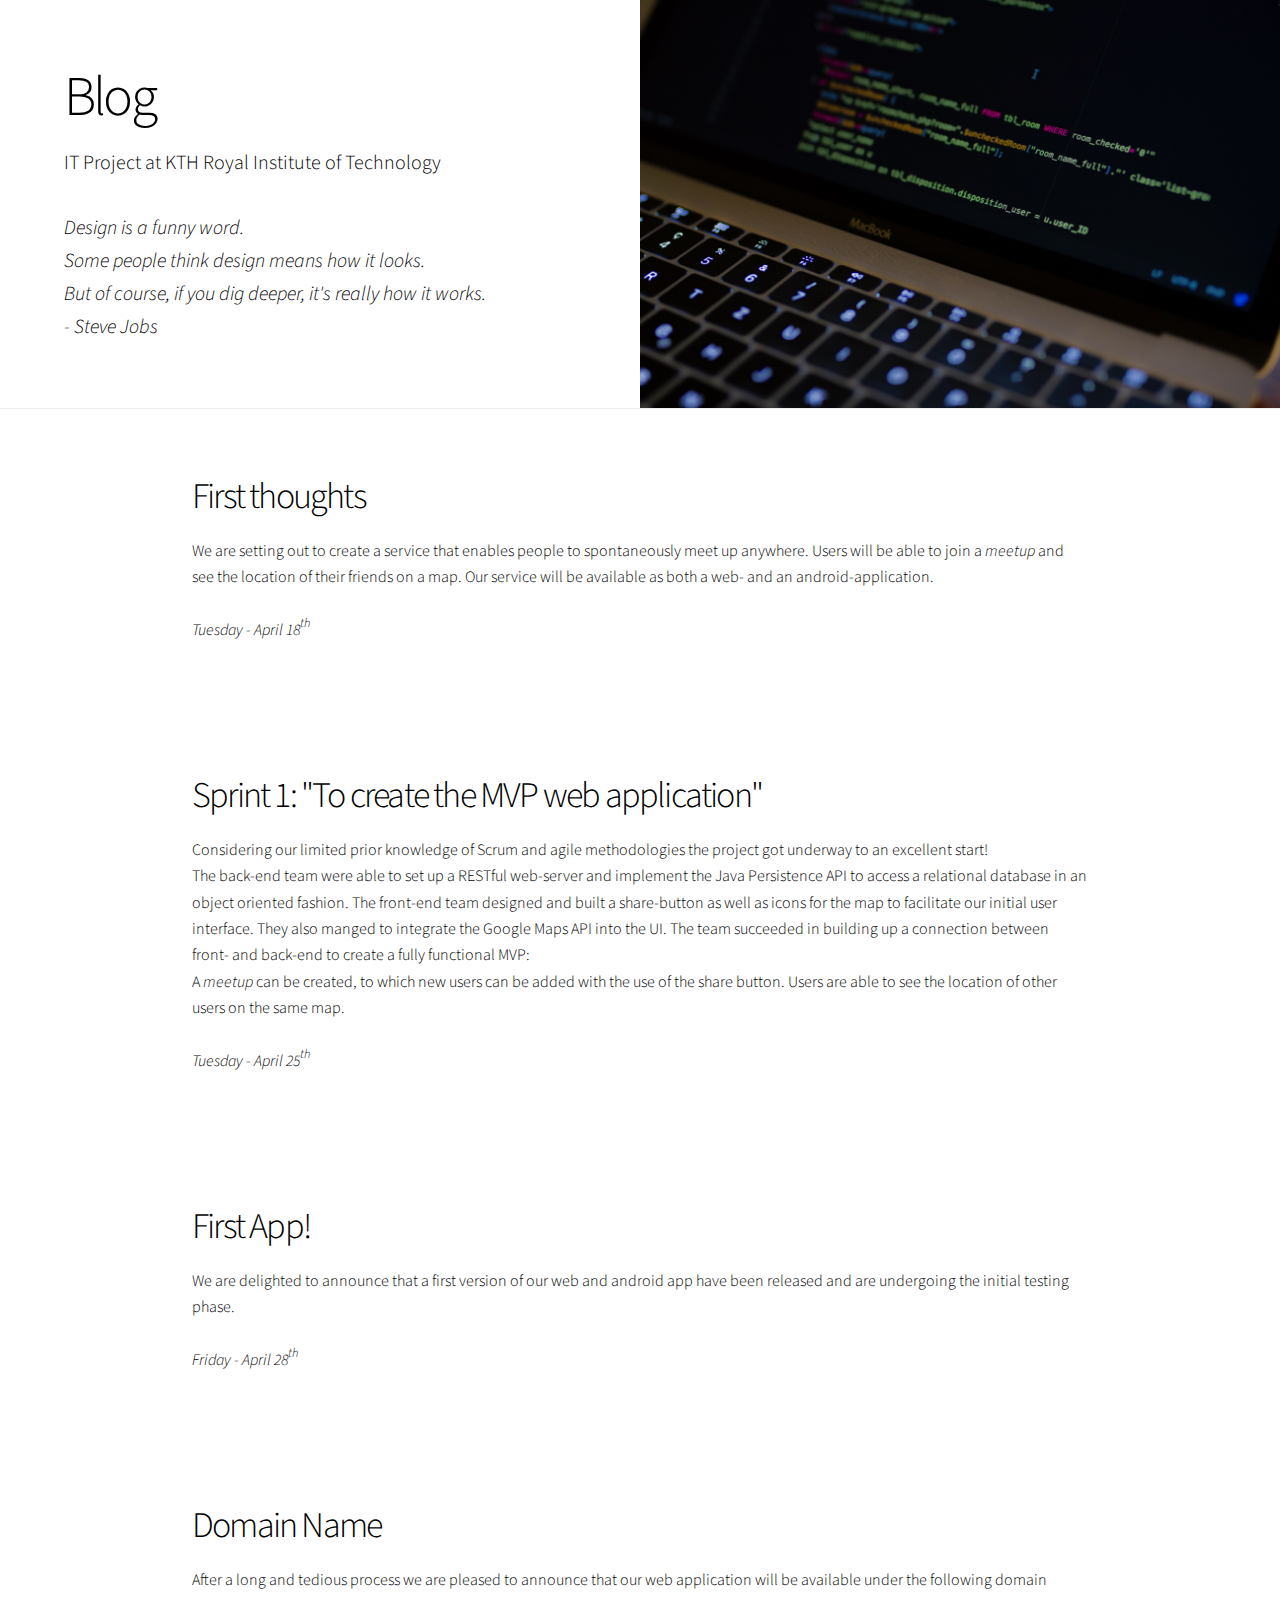
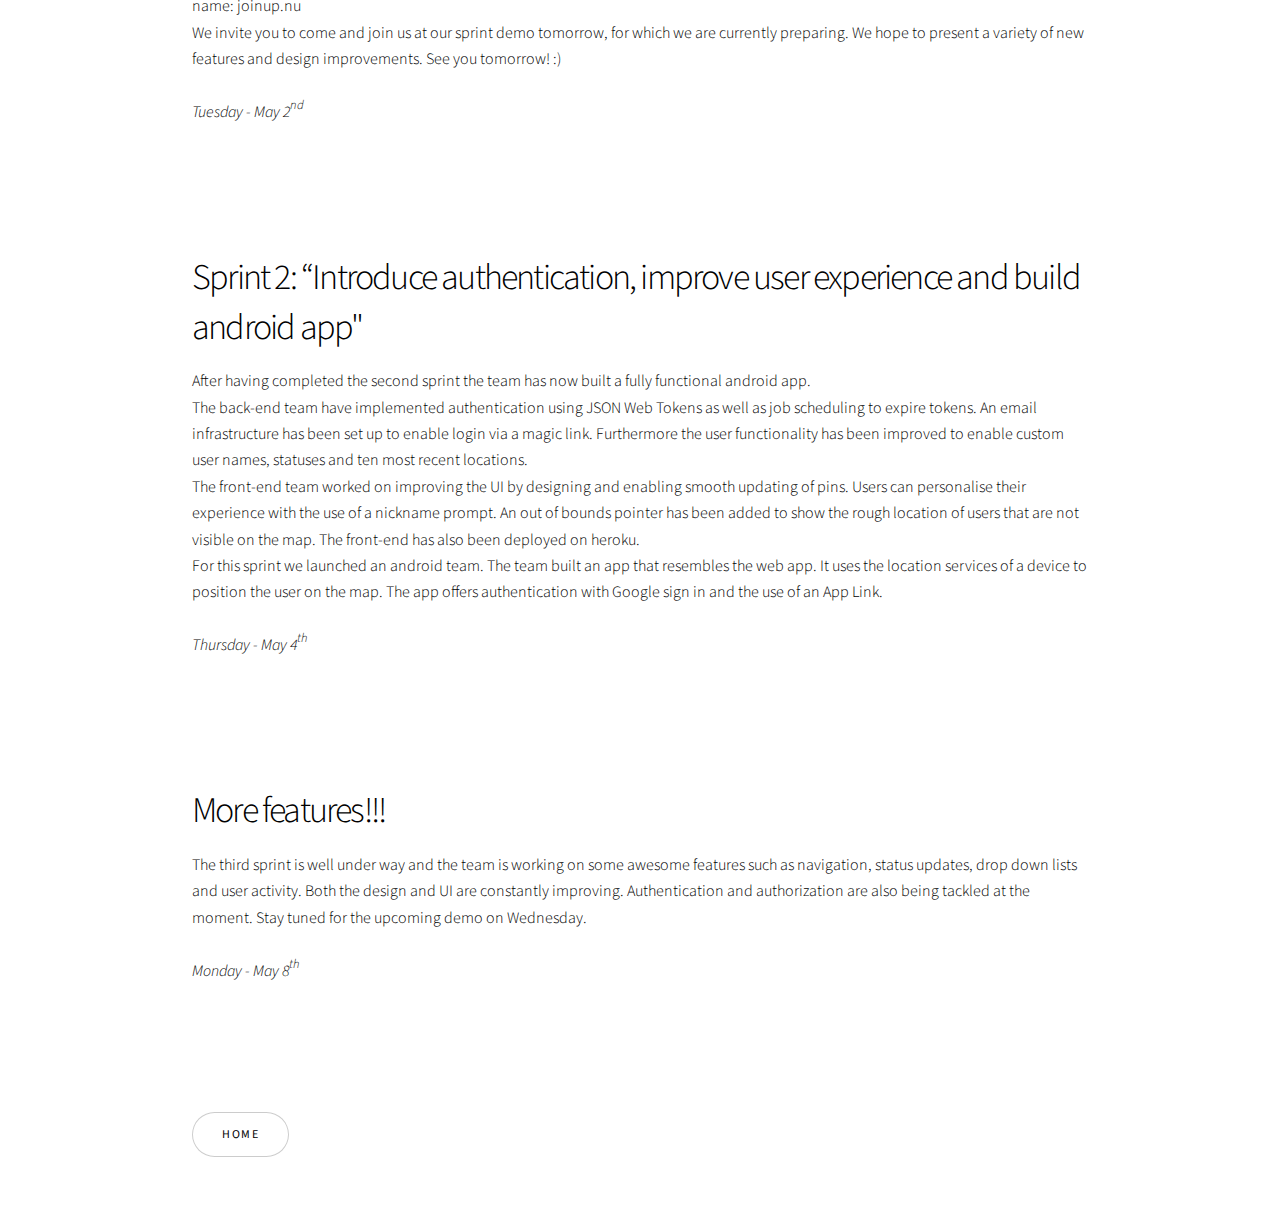
==== commit 8c87a6f4: "Update blog - more features" ====
--- a/blog.html
+++ b/blog.html
@@ -83,6 +83,17 @@
 				</div>
 			</section>
 
+			<section class="spotlight style1 orient-right content-align-left image-position-center onscroll-image-fade-in" id="first">
+				<div class="content">
+					<h2>More features!!!</h2>
+					<p>
+					<!-- <span class="image.left"><img src="./images/app-screen1a.png"></span> -->
+					The third sprint is well under way and the team is working on some awesome features such as navigation, status updates, drop down lists and user activity. Both the design and UI are constantly improving. Authentication and authorization are also being tackled at the moment. Stay tuned for the upcoming demo on Wednesday.
+
+					<br><br><i>Monday - May 8<sup>th</sup></i><p>
+				</div>
+			</section>
+
 
 			<!-- Home -->
 			<section class="spotlight style1 orient-left content-align-left image-position-center onscroll-image-fade-in">
--- a/assets/css/main.css
+++ b/assets/css/main.css
@@ -2476,6 +2476,7 @@
 		}
 
 		.image.right {
+			vertical-align:middle;
 			float: right;
 			margin: 0 0 1rem 1.5rem;
 			top: 0.25rem;
@@ -2681,6 +2682,7 @@
 		}
 
 		dl.style2:after {
+			
 			content: '';
 			display: block;
 			clear: both;
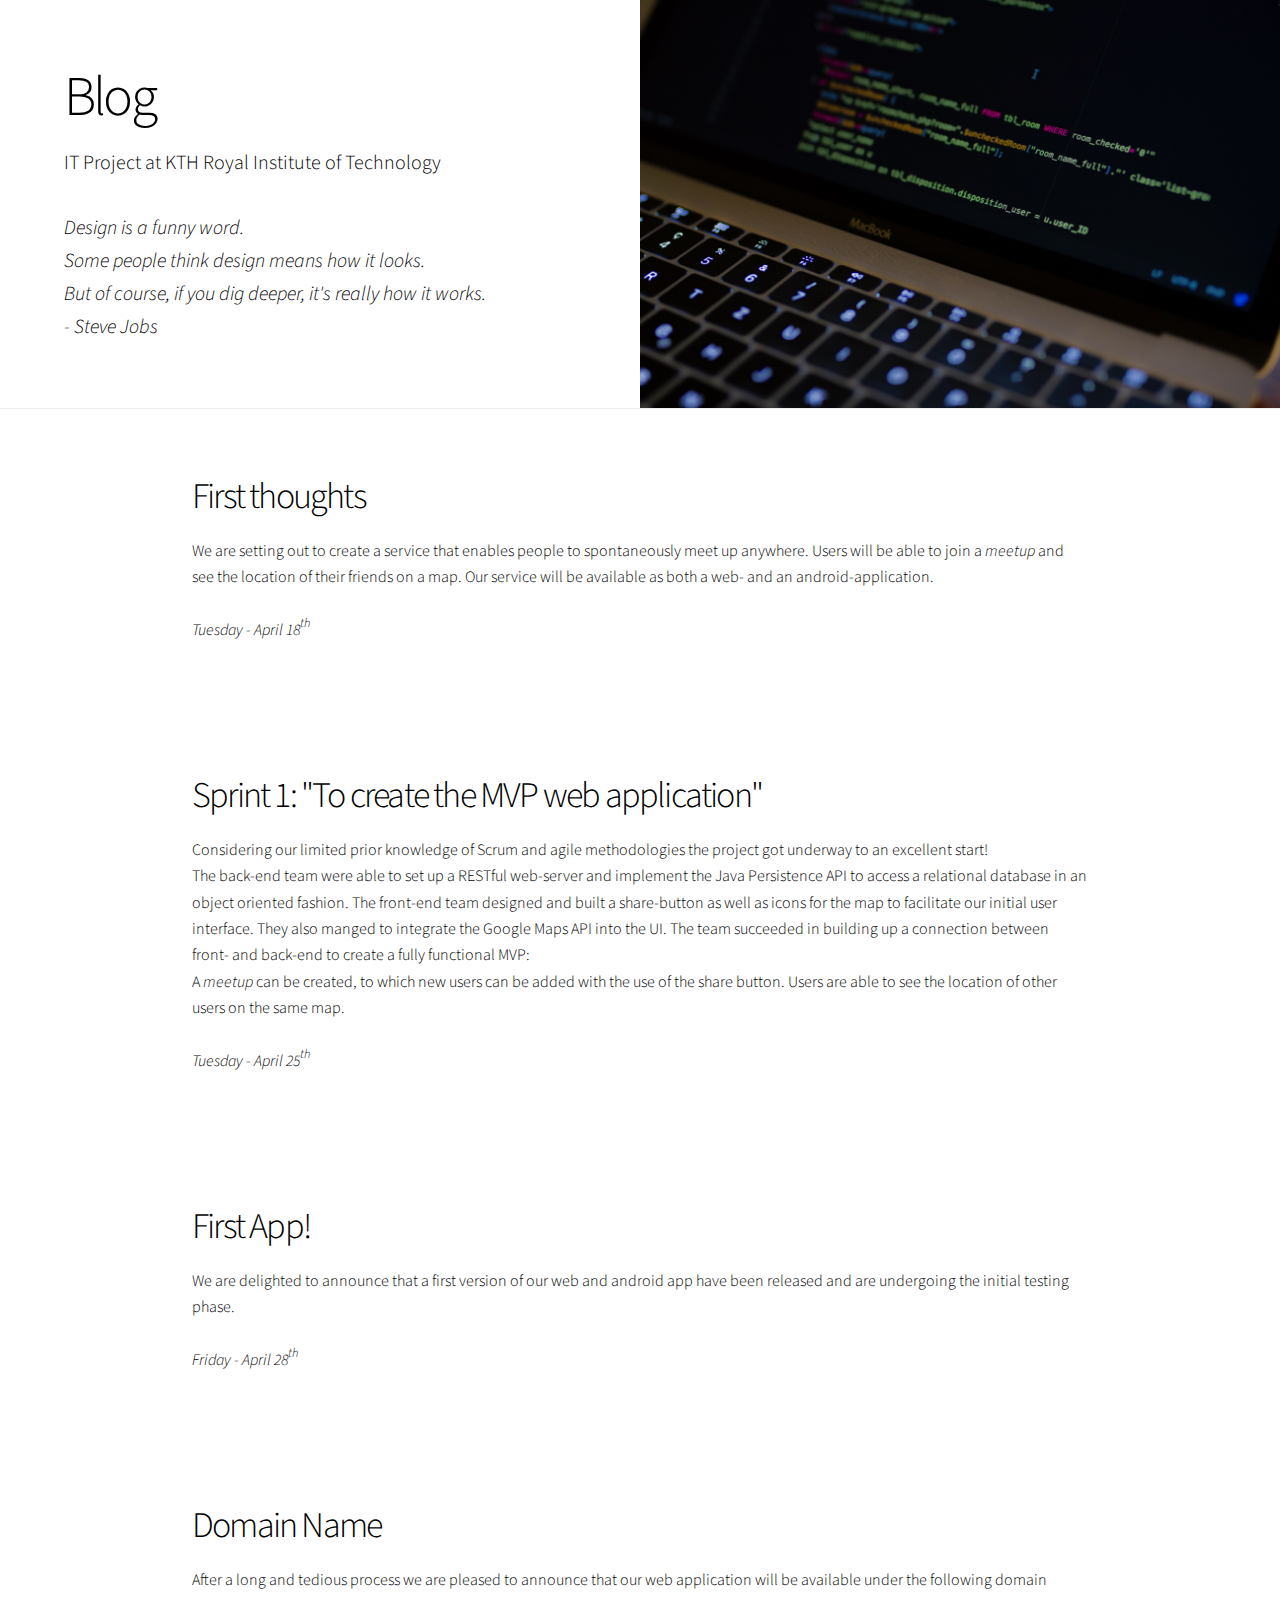
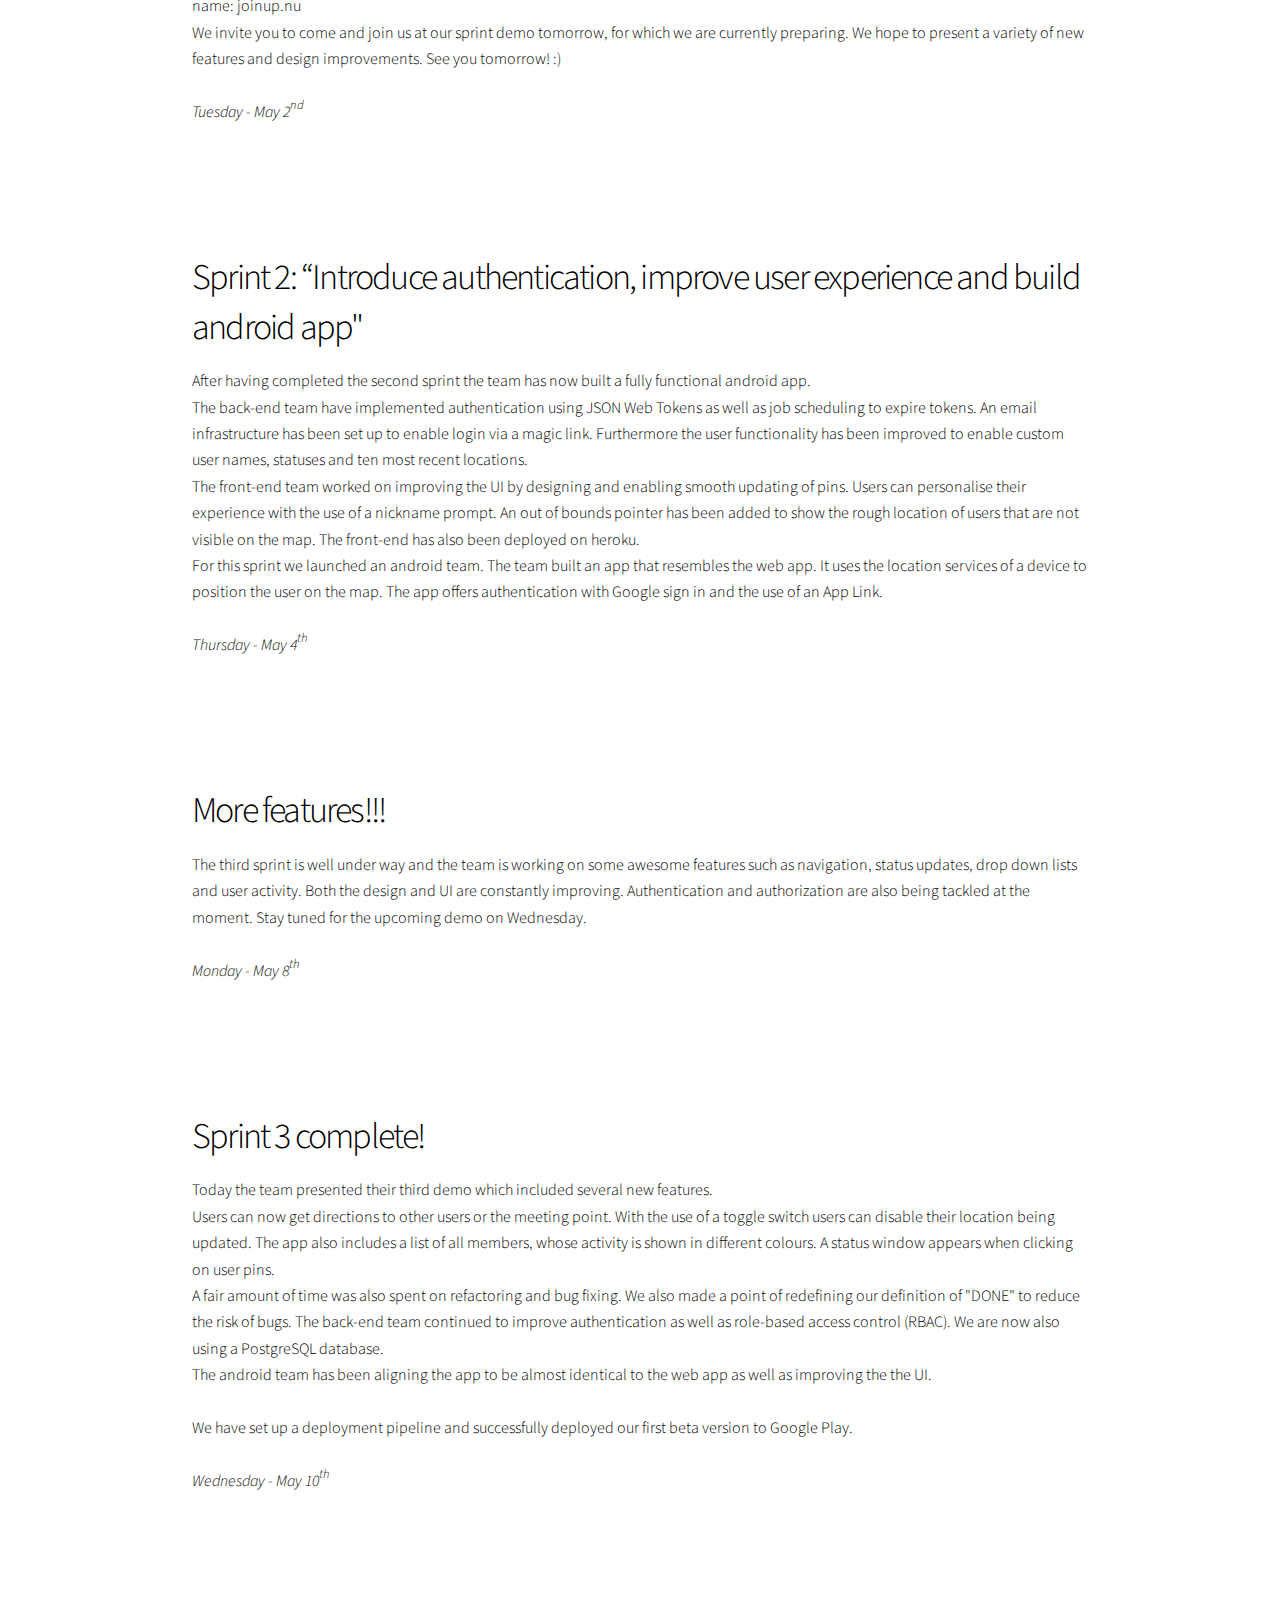
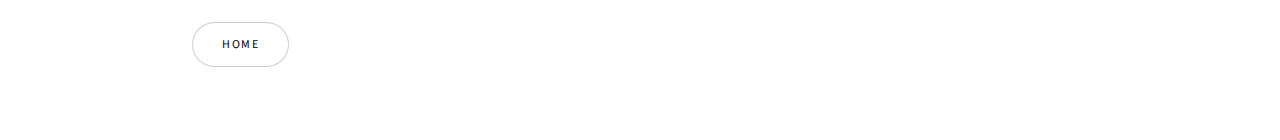
==== commit 9b989be0: "Update blog - sprint 3" ====
--- a/blog.html
+++ b/blog.html
@@ -94,6 +94,21 @@
 				</div>
 			</section>
 
+			<section class="spotlight style1 orient-right content-align-left image-position-center onscroll-image-fade-in" id="first">
+				<div class="content">
+					<h2>Sprint 3 complete!</h2>
+					<p>
+					<!-- <span class="image.left"><img src="./images/app-screen1a.png"></span> -->
+					Today the team presented their third demo which included several new features.<br>
+					Users can now get directions to other users or the meeting point. With the use of a toggle switch users can disable their location being updated. The app also includes a list of all members, whose activity is shown in different colours. A status window appears when clicking on user pins.<br>
+					A fair amount of time was also spent on refactoring and bug fixing. We also made a point of redefining our definition of "DONE" to reduce the risk of bugs. 
+					The back-end team continued to improve authentication as well as role-based access control (RBAC). We are now also using a PostgreSQL database.<br>
+					The android team has been aligning the app to be almost identical to the web app as well as improving the the UI.<br><br>
+					We have set up a deployment pipeline and successfully deployed our first beta version to Google Play.
+
+					<br><br><i>Wednesday - May 10<sup>th</sup></i><p>
+				</div>
+			</section>
 
 			<!-- Home -->
 			<section class="spotlight style1 orient-left content-align-left image-position-center onscroll-image-fade-in">
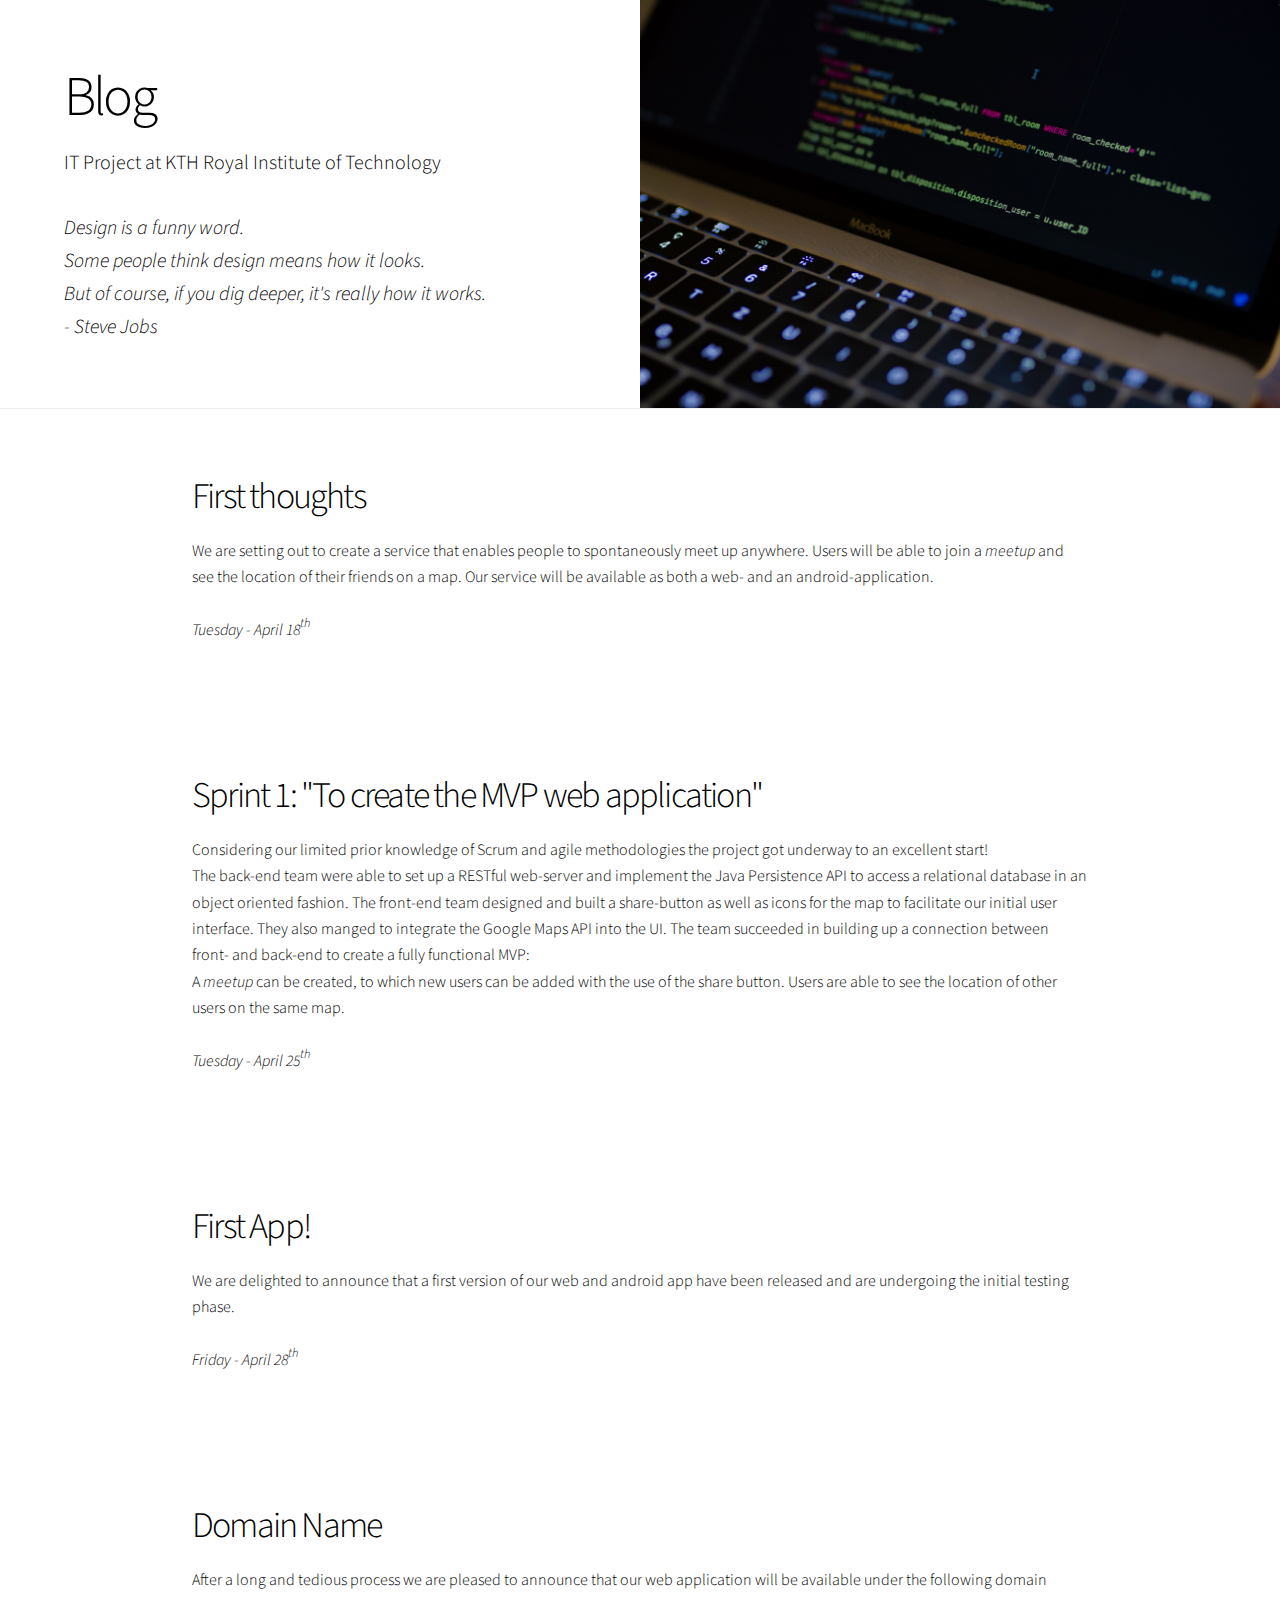
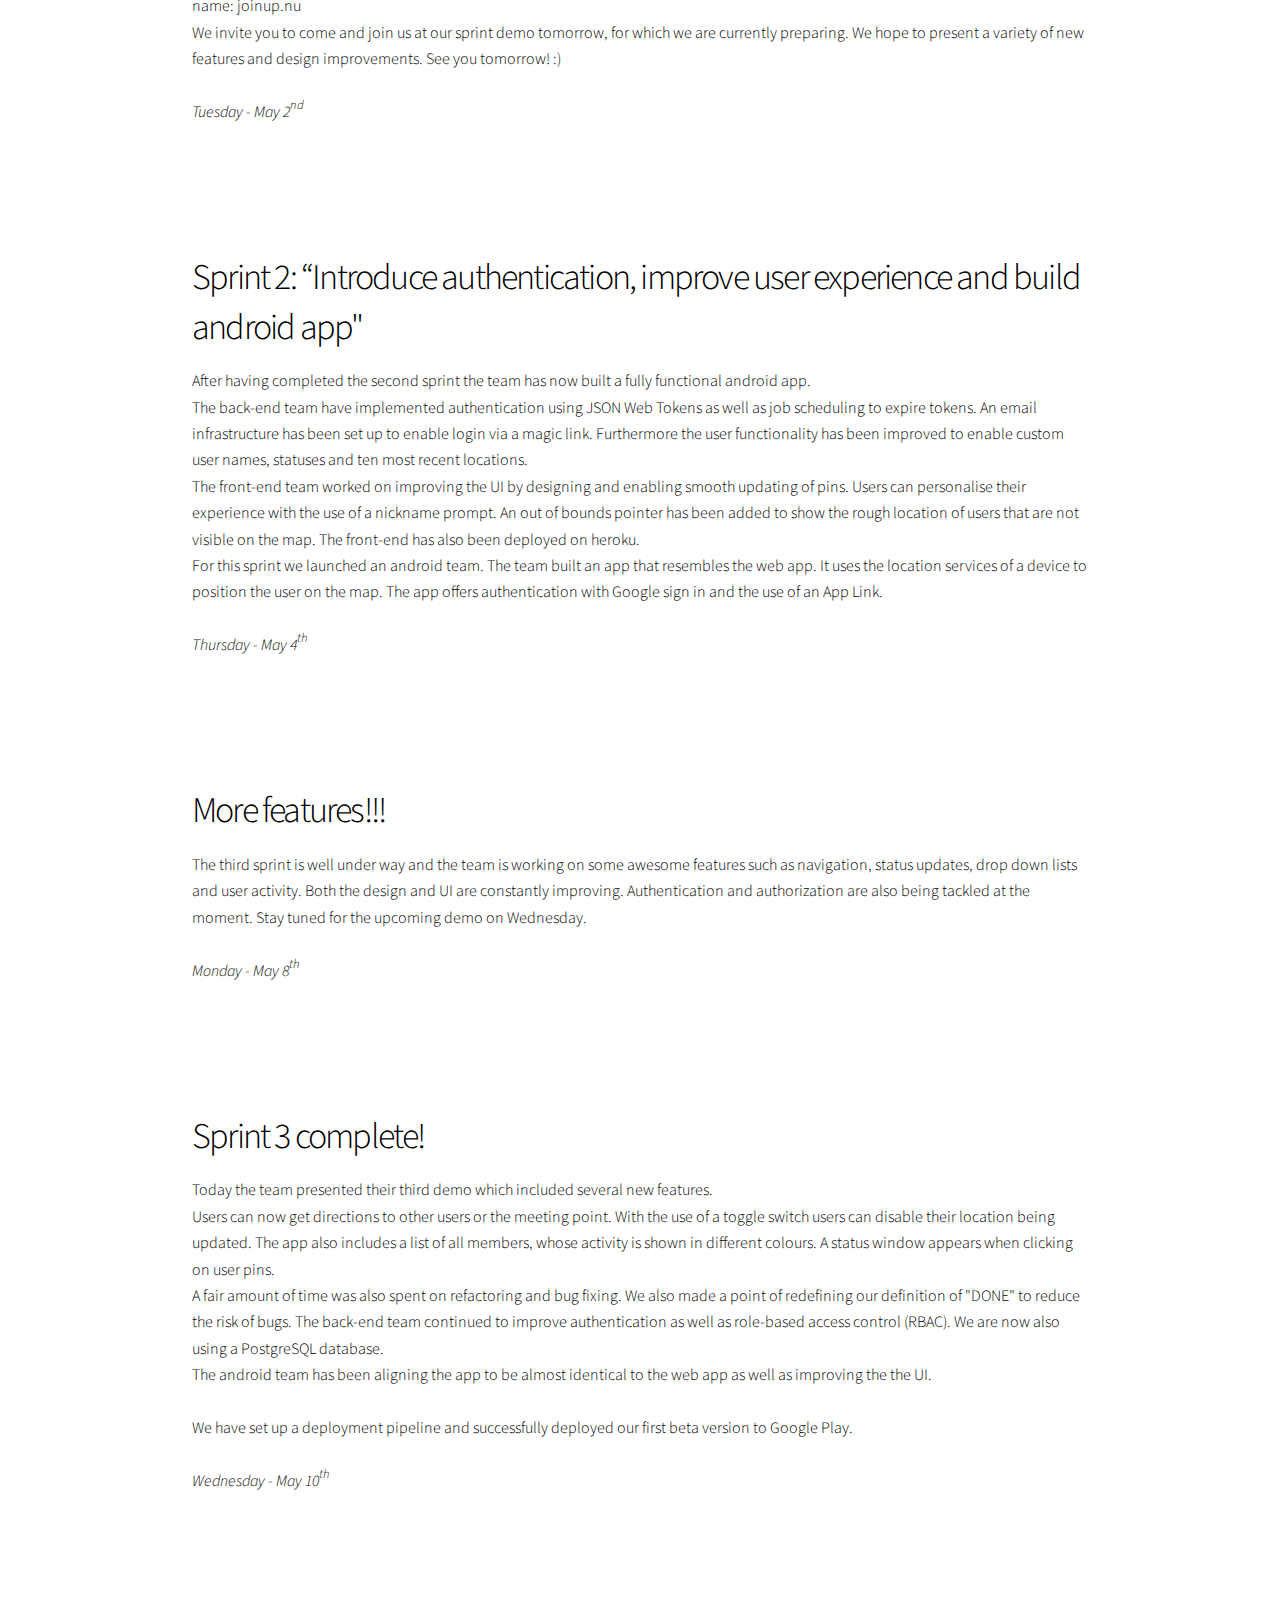
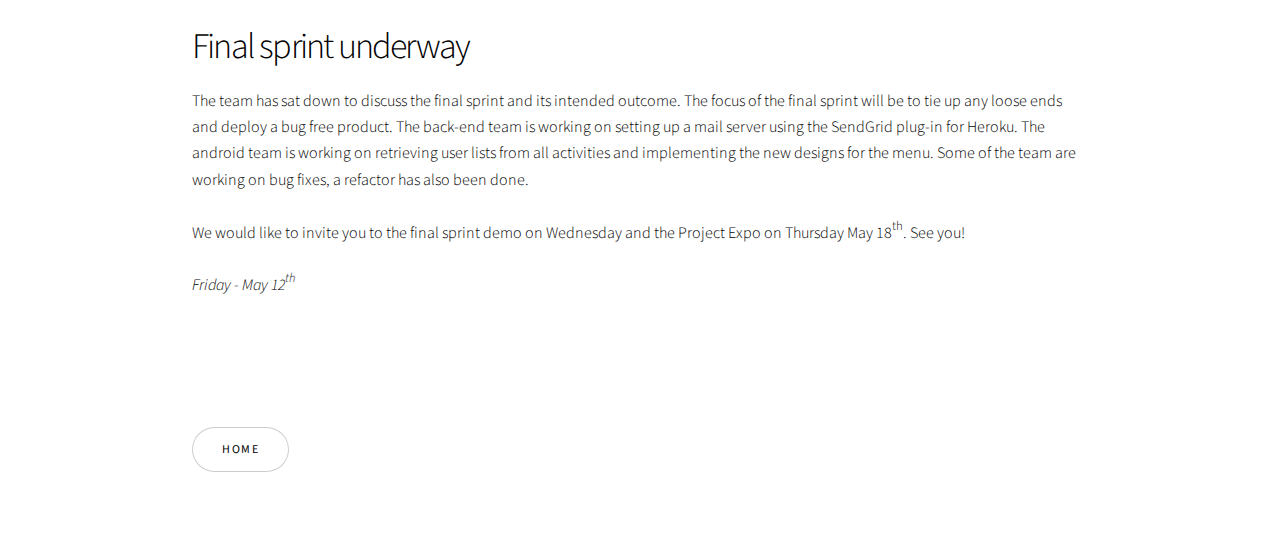
==== commit 2974c1ca: "Update blog - final sprint underway" ====
--- a/blog.html
+++ b/blog.html
@@ -31,7 +31,6 @@
 				<div class="content">
 					<h2>First thoughts</h2>
 					<p>
-					<!-- <span class="image.right"><img src="./images/app-screen1.jpg"></span> -->
 					We are setting out to create a service that enables people to spontaneously meet up anywhere. Users will be able to join a <i>meetup</i> and see the location of their friends on a map. Our service will be available as both a web- and an android-application.<br><br><i>Tuesday - April 18<sup>th</sup></i><p>
 				</div>
 			</section>
@@ -40,7 +39,6 @@
 				<div class="content">
 					<h2>Sprint 1: "To create the MVP web application"</h2>
 					<p>
-					<!-- <span class="image.left"><img src="./images/app-screen1a.png"></span> -->
 					Considering our limited prior knowledge of Scrum and agile methodologies the project got underway to an excellent start!<br>The back-end team were able to set up a RESTful web-server and implement the Java Persistence API to access a relational database in an object oriented fashion. 
 					The front-end team designed and built a share-button as well as icons for the map to facilitate our initial user interface. They also manged to integrate the Google Maps API into the UI.
 					The team succeeded in building up a connection between front- and back-end to create a fully functional MVP:<br>A <i>meetup</i> can be created, to which new users can be added with the use of the share button. Users are able to see the location of other users on the same map.
@@ -52,7 +50,6 @@
 				<div class="content">
 					<h2>First App!</h2>
 					<p>
-					<!-- <span class="image.left"><img src="./images/app-screen1a.png"></span> -->
 					We are delighted to announce that a first version of our web and android app have been released and are undergoing the initial testing phase.
 					<br><br><i>Friday - April 28<sup>th</sup></i><p>
 				</div>
@@ -62,7 +59,6 @@
 				<div class="content">
 					<h2>Domain Name</h2>
 					<p>
-					<!-- <span class="image.left"><img src="./images/app-screen1a.png"></span> -->
 					After a long and tedious process we are pleased to announce that our web application will be available under the following domain name: joinup.nu <br>We invite you to come and join us at our sprint demo tomorrow, for which we are currently preparing. We hope to present a variety of new features and design improvements. See you tomorrow! :)
 					<br><br><i>Tuesday - May 2<sup>nd</sup></i><p>
 				</div>
@@ -72,7 +68,6 @@
 				<div class="content">
 					<h2>Sprint 2: “Introduce authentication, improve user experience and build android app"</h2>
 					<p>
-					<!-- <span class="image.left"><img src="./images/app-screen1a.png"></span> -->
 					After having completed the second sprint the team has now built a fully functional android app. 
 					<br>The back-end team have implemented authentication using JSON Web Tokens as well as job scheduling to expire tokens. An email infrastructure has been set up to enable login via a magic link. Furthermore the user functionality has been improved to enable custom user names, statuses and ten most recent locations.
 					<br>
@@ -87,7 +82,6 @@
 				<div class="content">
 					<h2>More features!!!</h2>
 					<p>
-					<!-- <span class="image.left"><img src="./images/app-screen1a.png"></span> -->
 					The third sprint is well under way and the team is working on some awesome features such as navigation, status updates, drop down lists and user activity. Both the design and UI are constantly improving. Authentication and authorization are also being tackled at the moment. Stay tuned for the upcoming demo on Wednesday.
 
 					<br><br><i>Monday - May 8<sup>th</sup></i><p>
@@ -98,7 +92,6 @@
 				<div class="content">
 					<h2>Sprint 3 complete!</h2>
 					<p>
-					<!-- <span class="image.left"><img src="./images/app-screen1a.png"></span> -->
 					Today the team presented their third demo which included several new features.<br>
 					Users can now get directions to other users or the meeting point. With the use of a toggle switch users can disable their location being updated. The app also includes a list of all members, whose activity is shown in different colours. A status window appears when clicking on user pins.<br>
 					A fair amount of time was also spent on refactoring and bug fixing. We also made a point of redefining our definition of "DONE" to reduce the risk of bugs. 
@@ -107,6 +100,18 @@
 					We have set up a deployment pipeline and successfully deployed our first beta version to Google Play.
 
 					<br><br><i>Wednesday - May 10<sup>th</sup></i><p>
+				</div>
+			</section>
+
+			<section class="spotlight style1 orient-right content-align-left image-position-center onscroll-image-fade-in" id="first">
+				<div class="content">
+					<h2>Final sprint underway</h2>
+					<p>
+					The team has sat down to discuss the final sprint and its intended outcome. The focus of the final sprint will be to tie up any loose ends and deploy a bug free product. The back-end team is working on setting up a mail server using the SendGrid plug-in for Heroku. The android team is working on retrieving user lists from all activities and implementing the new designs for the menu. Some of the team are working on bug fixes, a refactor has also been done.
+					<br>
+					<br>
+					We would like to invite you to the final sprint demo on Wednesday and the Project Expo on Thursday May 18<sup>th</sup>. See you!
+					<br><br><i>Friday - May 12<sup>th</sup></i><p>
 				</div>
 			</section>
 
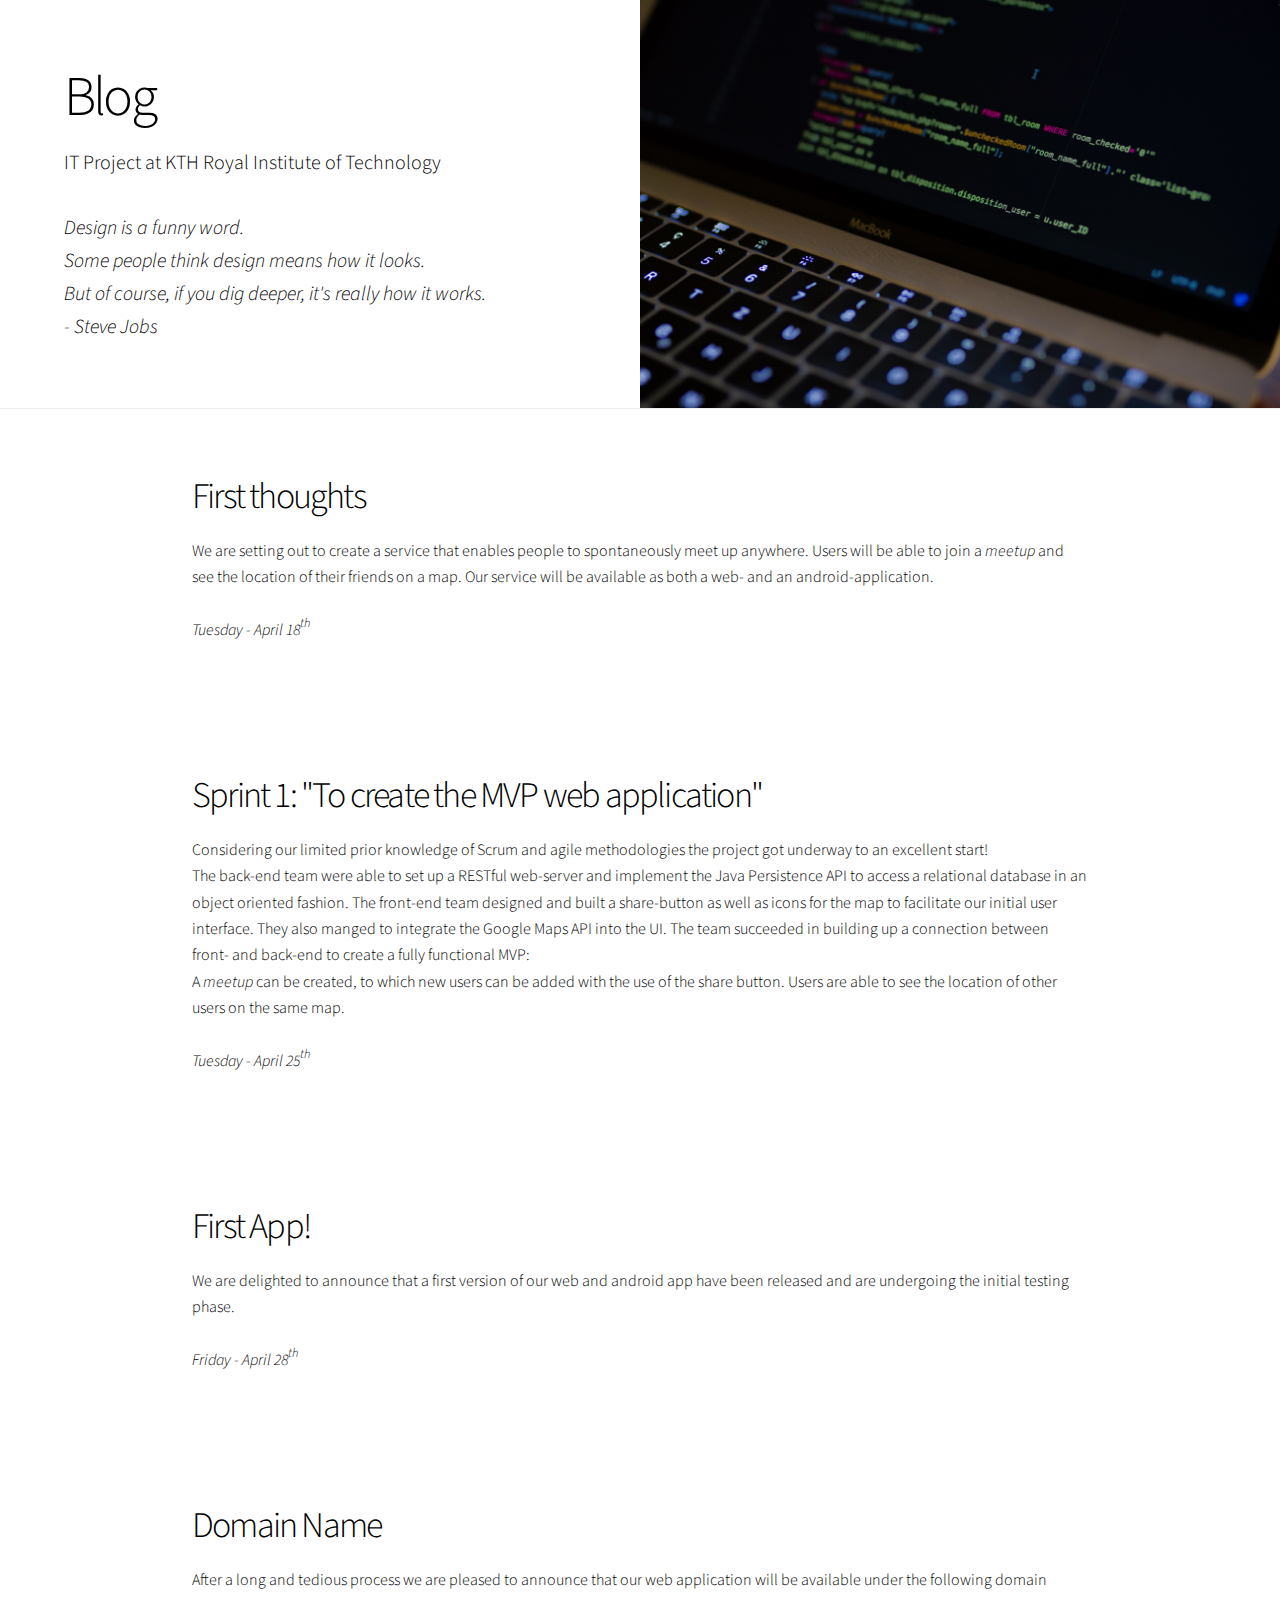
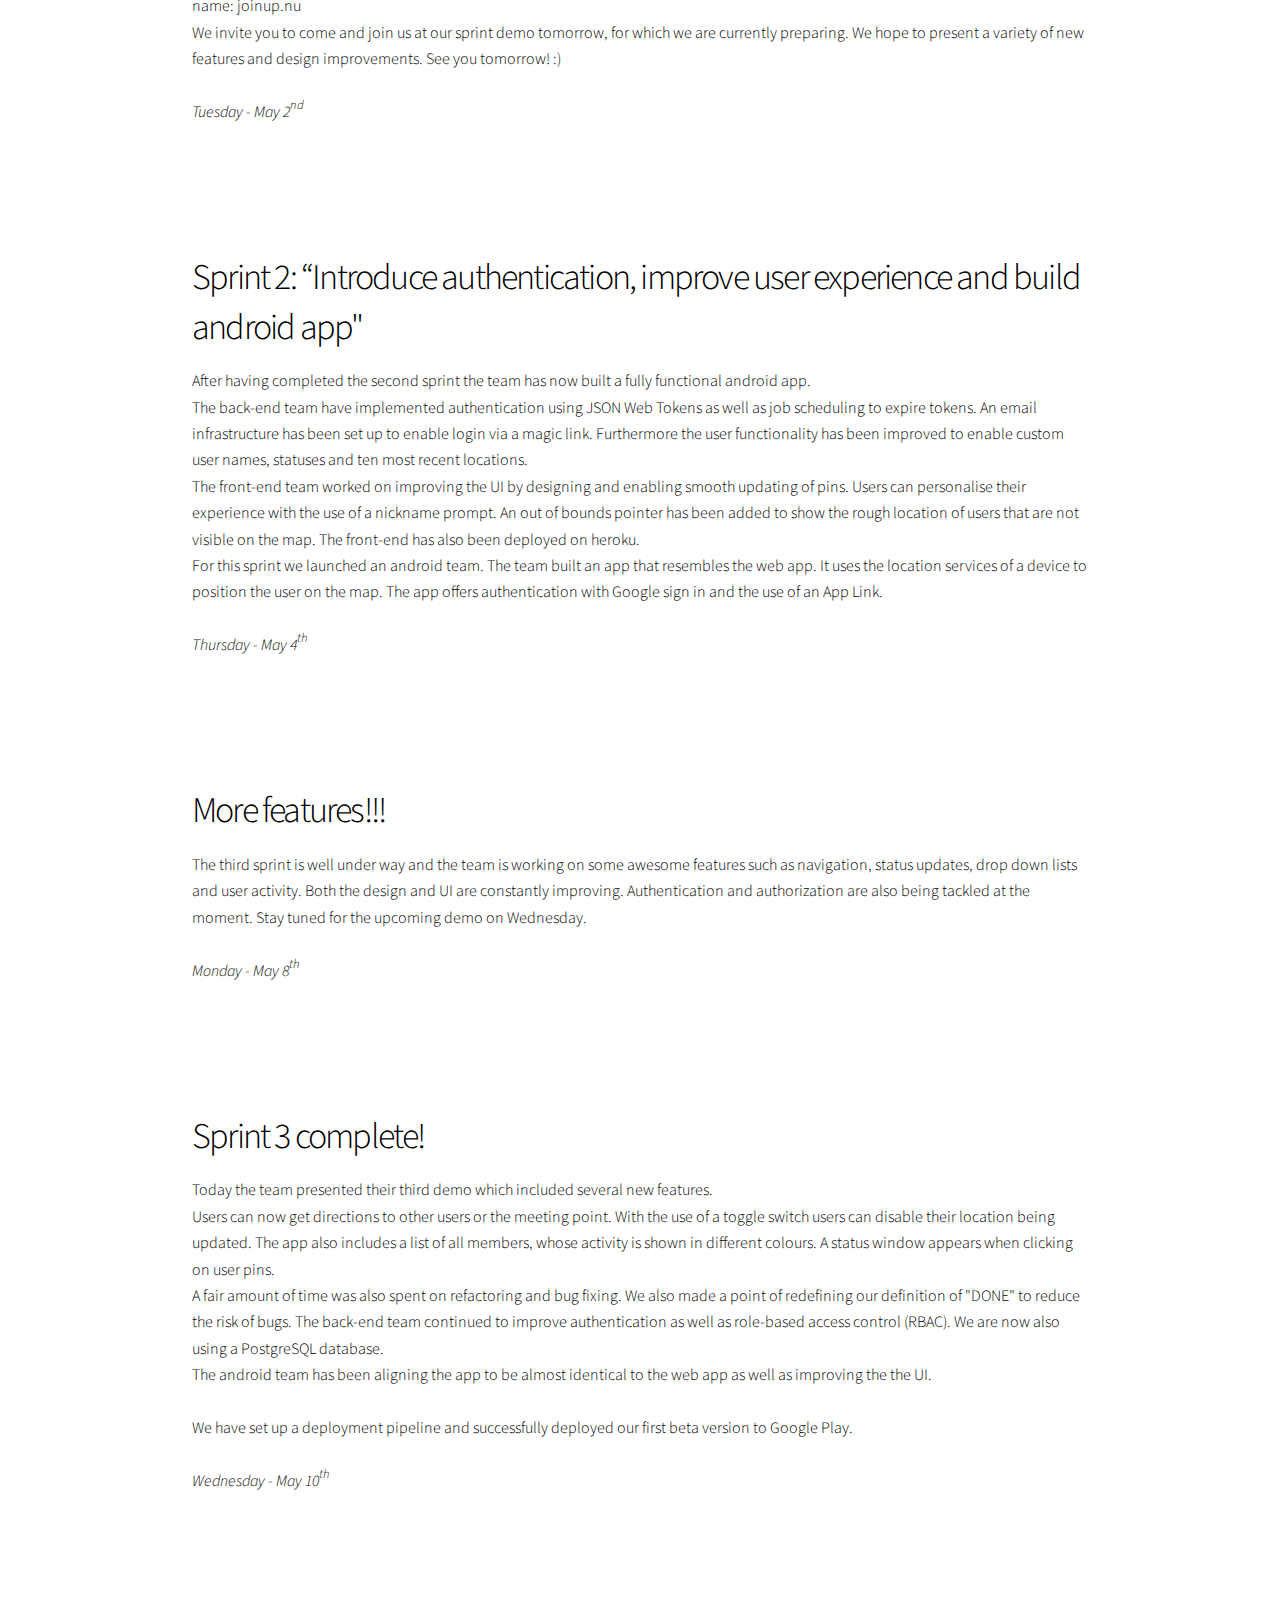
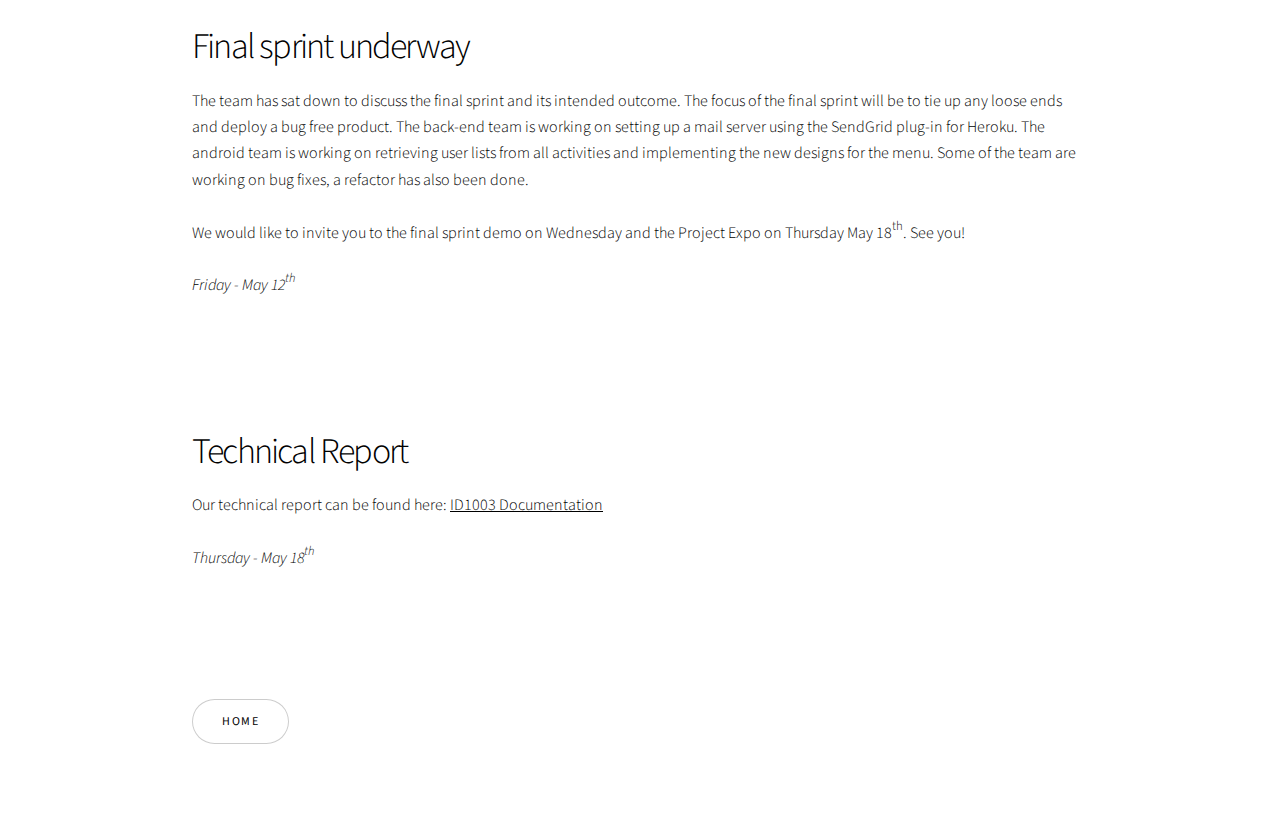
==== commit 799e9909: "Clean up" ====
--- a/blog.html
+++ b/blog.html
@@ -115,6 +115,15 @@
 				</div>
 			</section>
 
+			<section class="spotlight style1 orient-right content-align-left image-position-center onscroll-image-fade-in" id="first">
+				<div class="content">
+					<h2>Technical Report</h2>
+					<p>
+					Our technical report can be found here: <a href="https://github.com/core55/core55.github.io/blob/doc/ID1003_Documentation.pdf">ID1003 Documentation</a>
+					<br><br><i>Thursday - May 18<sup>th</sup></i><p>
+				</div>
+			</section>
+
 			<!-- Home -->
 			<section class="spotlight style1 orient-left content-align-left image-position-center onscroll-image-fade-in">
 				<div class="content">
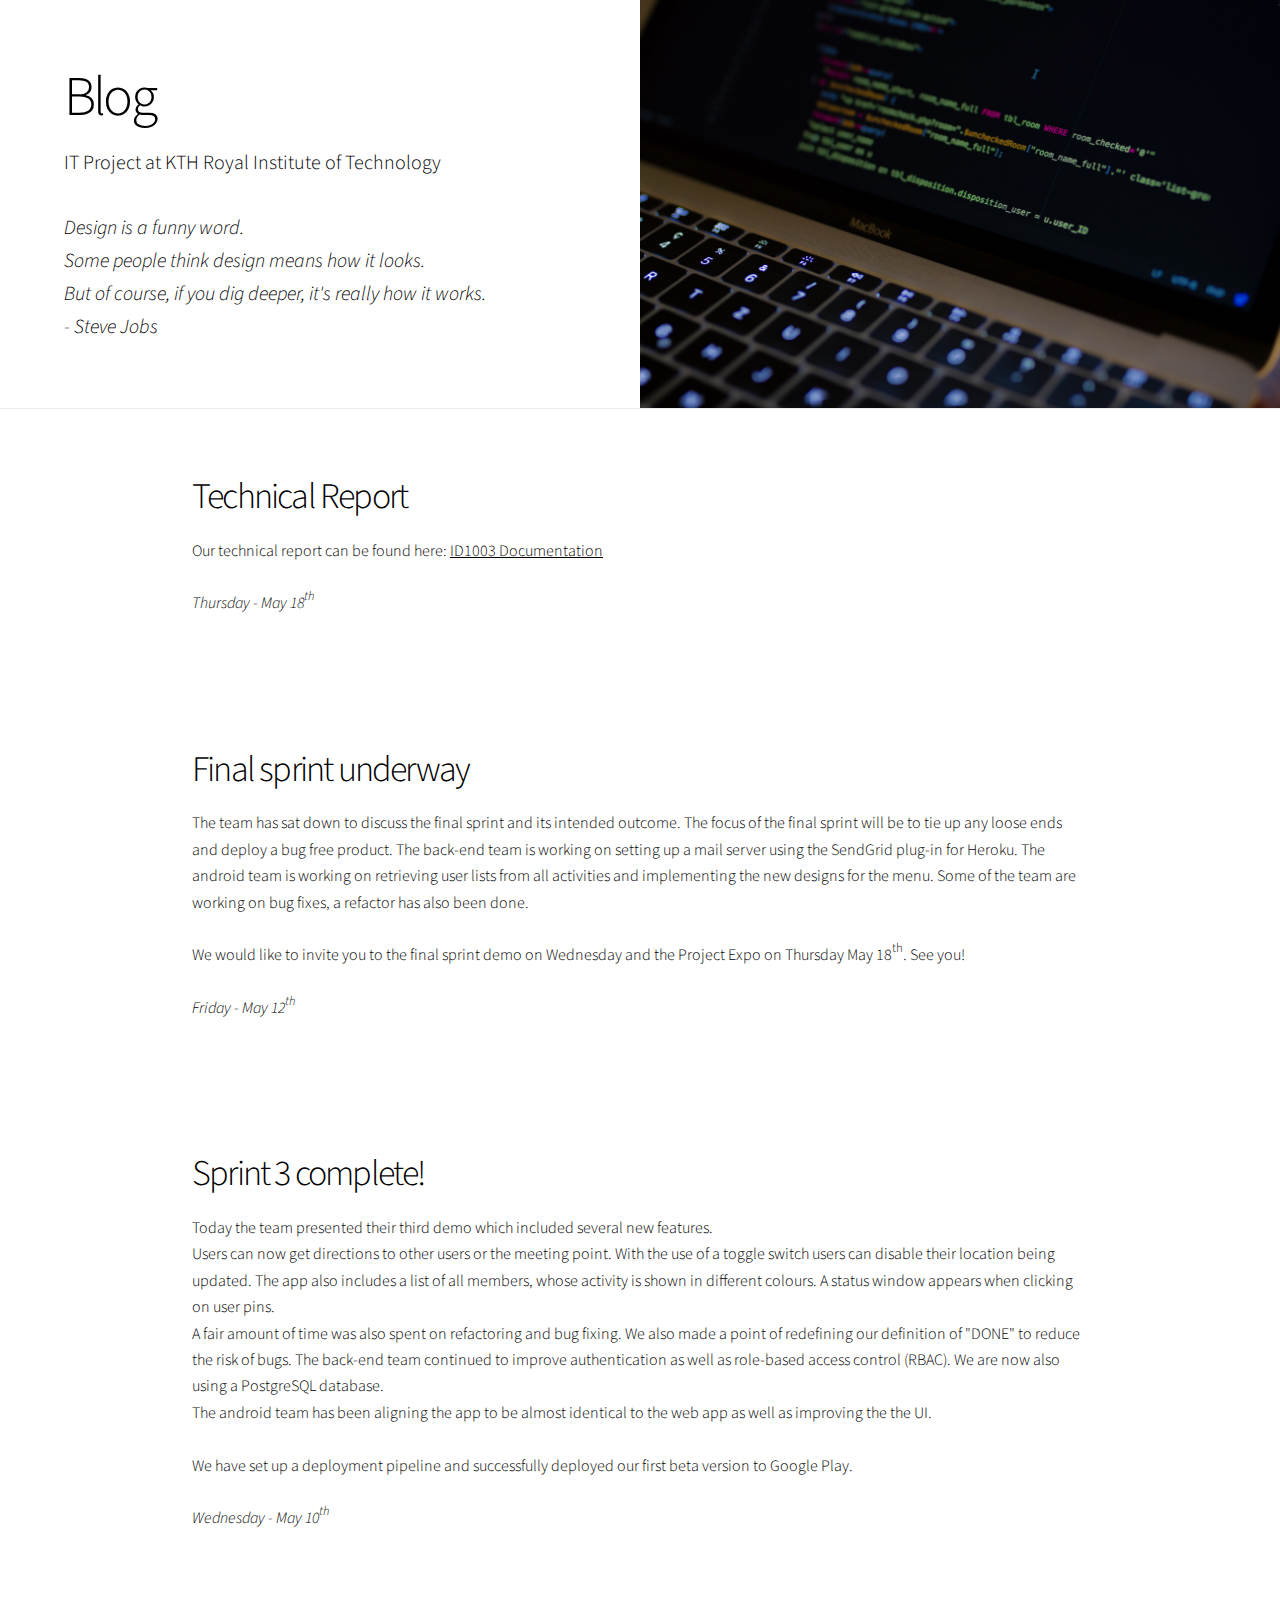
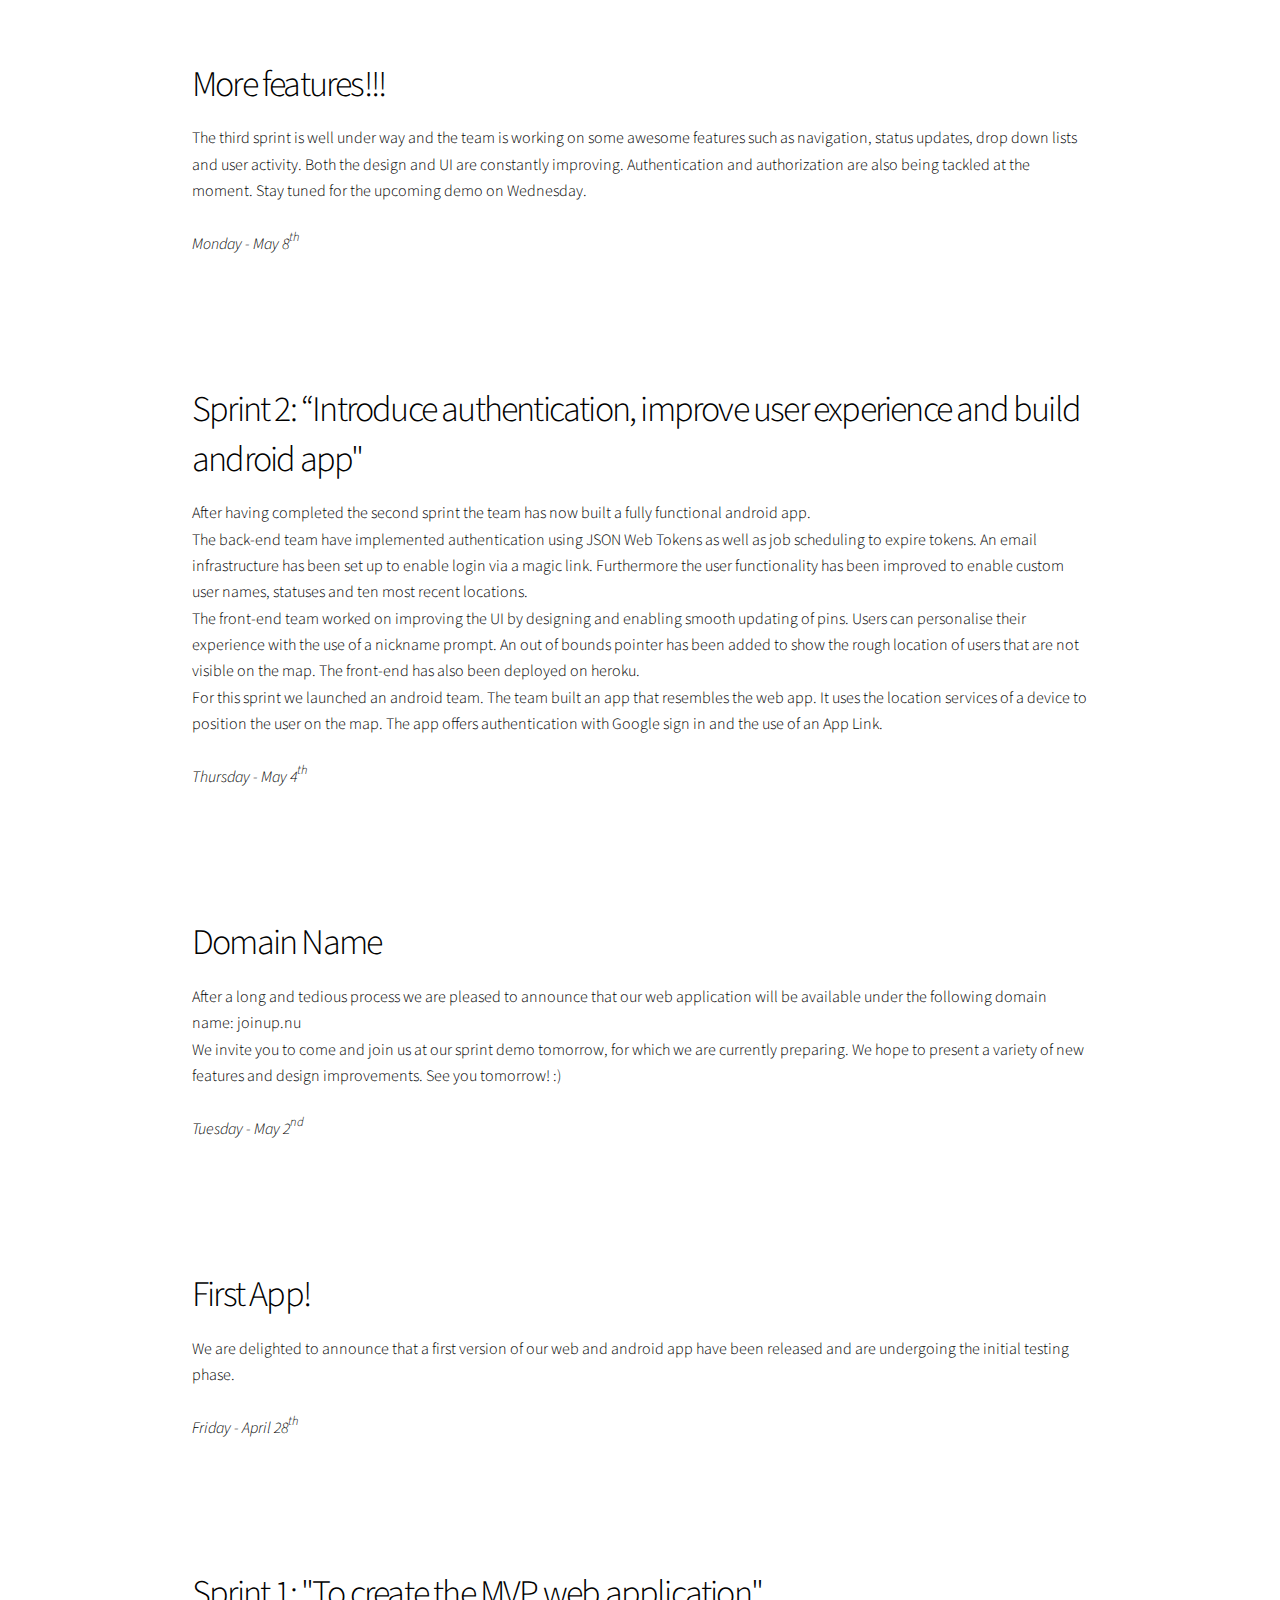
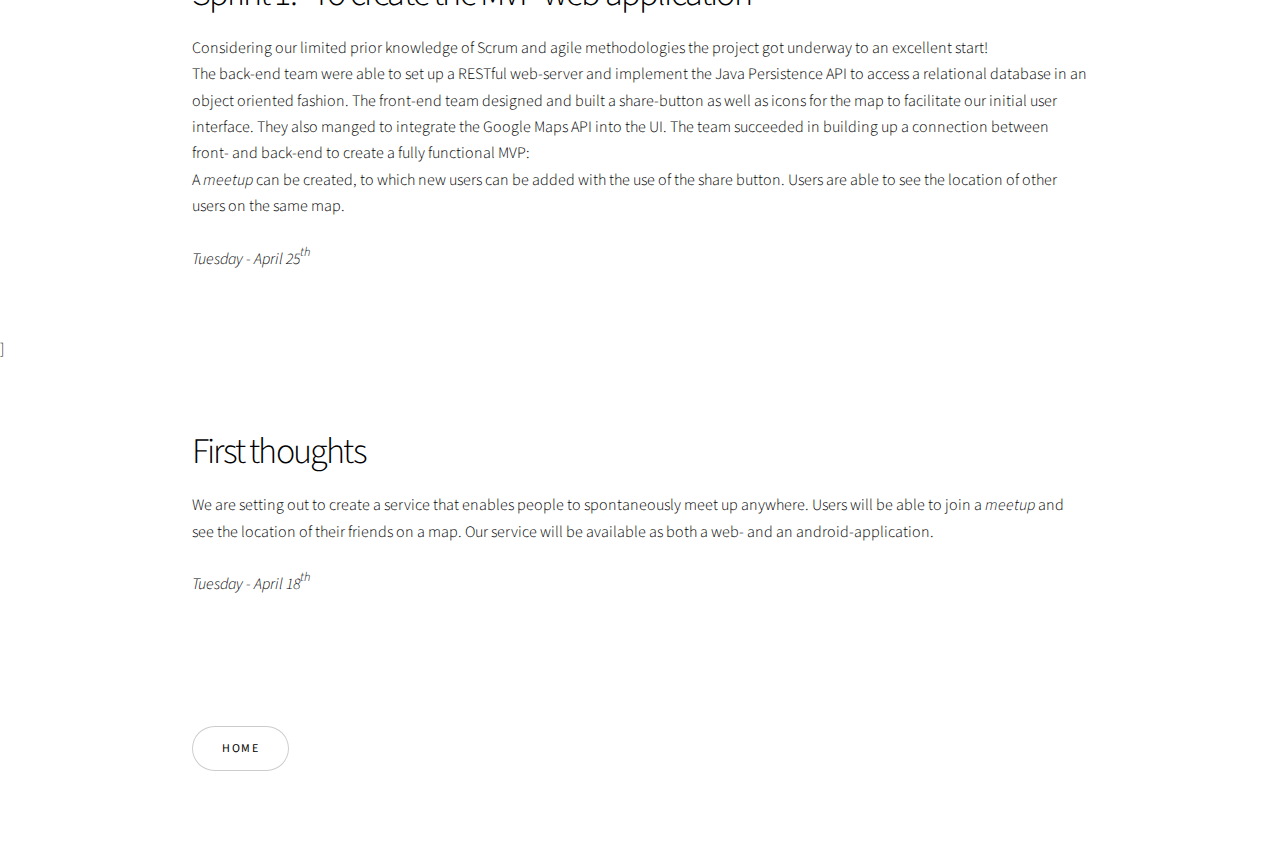
==== commit b1ecac2d: "Fix link" ====
--- a/blog.html
+++ b/blog.html
@@ -29,38 +29,46 @@
 
 			<section class="spotlight style1 orient-right content-align-left image-position-center onscroll-image-fade-in" id="first">
 				<div class="content">
-					<h2>First thoughts</h2>
+					<h2>Technical Report</h2>
 					<p>
-					We are setting out to create a service that enables people to spontaneously meet up anywhere. Users will be able to join a <i>meetup</i> and see the location of their friends on a map. Our service will be available as both a web- and an android-application.<br><br><i>Tuesday - April 18<sup>th</sup></i><p>
+					Our technical report can be found here: <a href="https://github.com/core55/core55.github.io/raw/master/ID1003_Documentation.pdf">ID1003 Documentation</a>
+					<br><br><i>Thursday - May 18<sup>th</sup></i><p>
 				</div>
 			</section>
 
 			<section class="spotlight style1 orient-right content-align-left image-position-center onscroll-image-fade-in" id="first">
 				<div class="content">
-					<h2>Sprint 1: "To create the MVP web application"</h2>
+					<h2>Final sprint underway</h2>
 					<p>
-					Considering our limited prior knowledge of Scrum and agile methodologies the project got underway to an excellent start!<br>The back-end team were able to set up a RESTful web-server and implement the Java Persistence API to access a relational database in an object oriented fashion. 
-					The front-end team designed and built a share-button as well as icons for the map to facilitate our initial user interface. They also manged to integrate the Google Maps API into the UI.
-					The team succeeded in building up a connection between front- and back-end to create a fully functional MVP:<br>A <i>meetup</i> can be created, to which new users can be added with the use of the share button. Users are able to see the location of other users on the same map.
-					<br><br><i>Tuesday - April 25<sup>th</sup></i><p>
+					The team has sat down to discuss the final sprint and its intended outcome. The focus of the final sprint will be to tie up any loose ends and deploy a bug free product. The back-end team is working on setting up a mail server using the SendGrid plug-in for Heroku. The android team is working on retrieving user lists from all activities and implementing the new designs for the menu. Some of the team are working on bug fixes, a refactor has also been done.
+					<br>
+					<br>
+					We would like to invite you to the final sprint demo on Wednesday and the Project Expo on Thursday May 18<sup>th</sup>. See you!
+					<br><br><i>Friday - May 12<sup>th</sup></i><p>
 				</div>
 			</section>
 
 			<section class="spotlight style1 orient-right content-align-left image-position-center onscroll-image-fade-in" id="first">
 				<div class="content">
-					<h2>First App!</h2>
+					<h2>Sprint 3 complete!</h2>
 					<p>
-					We are delighted to announce that a first version of our web and android app have been released and are undergoing the initial testing phase.
-					<br><br><i>Friday - April 28<sup>th</sup></i><p>
+					Today the team presented their third demo which included several new features.<br>
+					Users can now get directions to other users or the meeting point. With the use of a toggle switch users can disable their location being updated. The app also includes a list of all members, whose activity is shown in different colours. A status window appears when clicking on user pins.<br>
+					A fair amount of time was also spent on refactoring and bug fixing. We also made a point of redefining our definition of "DONE" to reduce the risk of bugs. 
+					The back-end team continued to improve authentication as well as role-based access control (RBAC). We are now also using a PostgreSQL database.<br>
+					The android team has been aligning the app to be almost identical to the web app as well as improving the the UI.<br><br>
+					We have set up a deployment pipeline and successfully deployed our first beta version to Google Play.
+
+					<br><br><i>Wednesday - May 10<sup>th</sup></i><p>
 				</div>
 			</section>
-
 			<section class="spotlight style1 orient-right content-align-left image-position-center onscroll-image-fade-in" id="first">
 				<div class="content">
-					<h2>Domain Name</h2>
+					<h2>More features!!!</h2>
 					<p>
-					After a long and tedious process we are pleased to announce that our web application will be available under the following domain name: joinup.nu <br>We invite you to come and join us at our sprint demo tomorrow, for which we are currently preparing. We hope to present a variety of new features and design improvements. See you tomorrow! :)
-					<br><br><i>Tuesday - May 2<sup>nd</sup></i><p>
+					The third sprint is well under way and the team is working on some awesome features such as navigation, status updates, drop down lists and user activity. Both the design and UI are constantly improving. Authentication and authorization are also being tackled at the moment. Stay tuned for the upcoming demo on Wednesday.
+
+					<br><br><i>Monday - May 8<sup>th</sup></i><p>
 				</div>
 			</section>
 
@@ -80,49 +88,40 @@
 
 			<section class="spotlight style1 orient-right content-align-left image-position-center onscroll-image-fade-in" id="first">
 				<div class="content">
-					<h2>More features!!!</h2>
+					<h2>Domain Name</h2>
 					<p>
-					The third sprint is well under way and the team is working on some awesome features such as navigation, status updates, drop down lists and user activity. Both the design and UI are constantly improving. Authentication and authorization are also being tackled at the moment. Stay tuned for the upcoming demo on Wednesday.
-
-					<br><br><i>Monday - May 8<sup>th</sup></i><p>
+					After a long and tedious process we are pleased to announce that our web application will be available under the following domain name: joinup.nu <br>We invite you to come and join us at our sprint demo tomorrow, for which we are currently preparing. We hope to present a variety of new features and design improvements. See you tomorrow! :)
+					<br><br><i>Tuesday - May 2<sup>nd</sup></i><p>
 				</div>
 			</section>
 
 			<section class="spotlight style1 orient-right content-align-left image-position-center onscroll-image-fade-in" id="first">
 				<div class="content">
-					<h2>Sprint 3 complete!</h2>
+					<h2>First App!</h2>
 					<p>
-					Today the team presented their third demo which included several new features.<br>
-					Users can now get directions to other users or the meeting point. With the use of a toggle switch users can disable their location being updated. The app also includes a list of all members, whose activity is shown in different colours. A status window appears when clicking on user pins.<br>
-					A fair amount of time was also spent on refactoring and bug fixing. We also made a point of redefining our definition of "DONE" to reduce the risk of bugs. 
-					The back-end team continued to improve authentication as well as role-based access control (RBAC). We are now also using a PostgreSQL database.<br>
-					The android team has been aligning the app to be almost identical to the web app as well as improving the the UI.<br><br>
-					We have set up a deployment pipeline and successfully deployed our first beta version to Google Play.
-
-					<br><br><i>Wednesday - May 10<sup>th</sup></i><p>
+					We are delighted to announce that a first version of our web and android app have been released and are undergoing the initial testing phase.
+					<br><br><i>Friday - April 28<sup>th</sup></i><p>
 				</div>
 			</section>
 
 			<section class="spotlight style1 orient-right content-align-left image-position-center onscroll-image-fade-in" id="first">
 				<div class="content">
-					<h2>Final sprint underway</h2>
+					<h2>Sprint 1: "To create the MVP web application"</h2>
 					<p>
-					The team has sat down to discuss the final sprint and its intended outcome. The focus of the final sprint will be to tie up any loose ends and deploy a bug free product. The back-end team is working on setting up a mail server using the SendGrid plug-in for Heroku. The android team is working on retrieving user lists from all activities and implementing the new designs for the menu. Some of the team are working on bug fixes, a refactor has also been done.
-					<br>
-					<br>
-					We would like to invite you to the final sprint demo on Wednesday and the Project Expo on Thursday May 18<sup>th</sup>. See you!
-					<br><br><i>Friday - May 12<sup>th</sup></i><p>
+					Considering our limited prior knowledge of Scrum and agile methodologies the project got underway to an excellent start!<br>The back-end team were able to set up a RESTful web-server and implement the Java Persistence API to access a relational database in an object oriented fashion. 
+					The front-end team designed and built a share-button as well as icons for the map to facilitate our initial user interface. They also manged to integrate the Google Maps API into the UI.
+					The team succeeded in building up a connection between front- and back-end to create a fully functional MVP:<br>A <i>meetup</i> can be created, to which new users can be added with the use of the share button. Users are able to see the location of other users on the same map.
+					<br><br><i>Tuesday - April 25<sup>th</sup></i><p>
 				</div>
-			</section>
+			</section>]
 
 			<section class="spotlight style1 orient-right content-align-left image-position-center onscroll-image-fade-in" id="first">
 				<div class="content">
-					<h2>Technical Report</h2>
+					<h2>First thoughts</h2>
 					<p>
-					Our technical report can be found here: <a href="https://github.com/core55/core55.github.io/blob/doc/ID1003_Documentation.pdf">ID1003 Documentation</a>
-					<br><br><i>Thursday - May 18<sup>th</sup></i><p>
+					We are setting out to create a service that enables people to spontaneously meet up anywhere. Users will be able to join a <i>meetup</i> and see the location of their friends on a map. Our service will be available as both a web- and an android-application.<br><br><i>Tuesday - April 18<sup>th</sup></i><p>
 				</div>
-			</section>
+			</section>			
 
 			<!-- Home -->
 			<section class="spotlight style1 orient-left content-align-left image-position-center onscroll-image-fade-in">
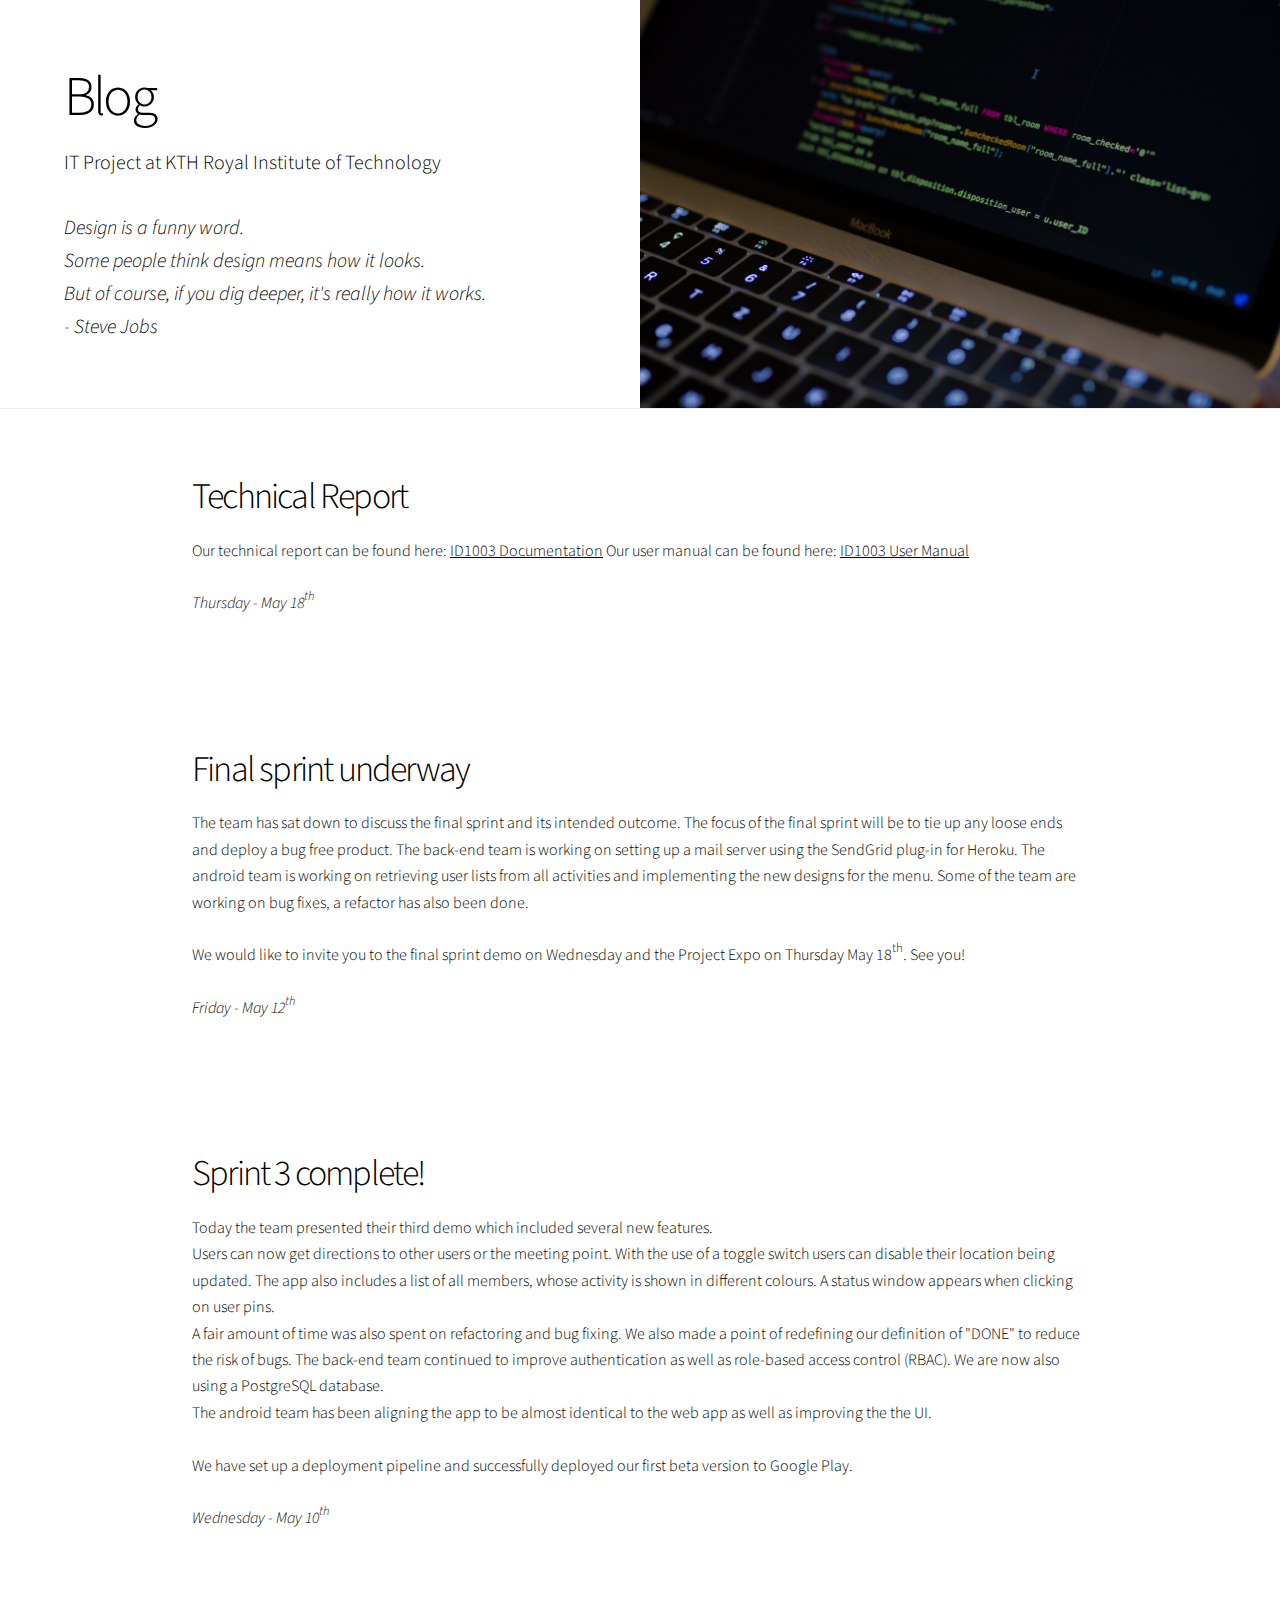
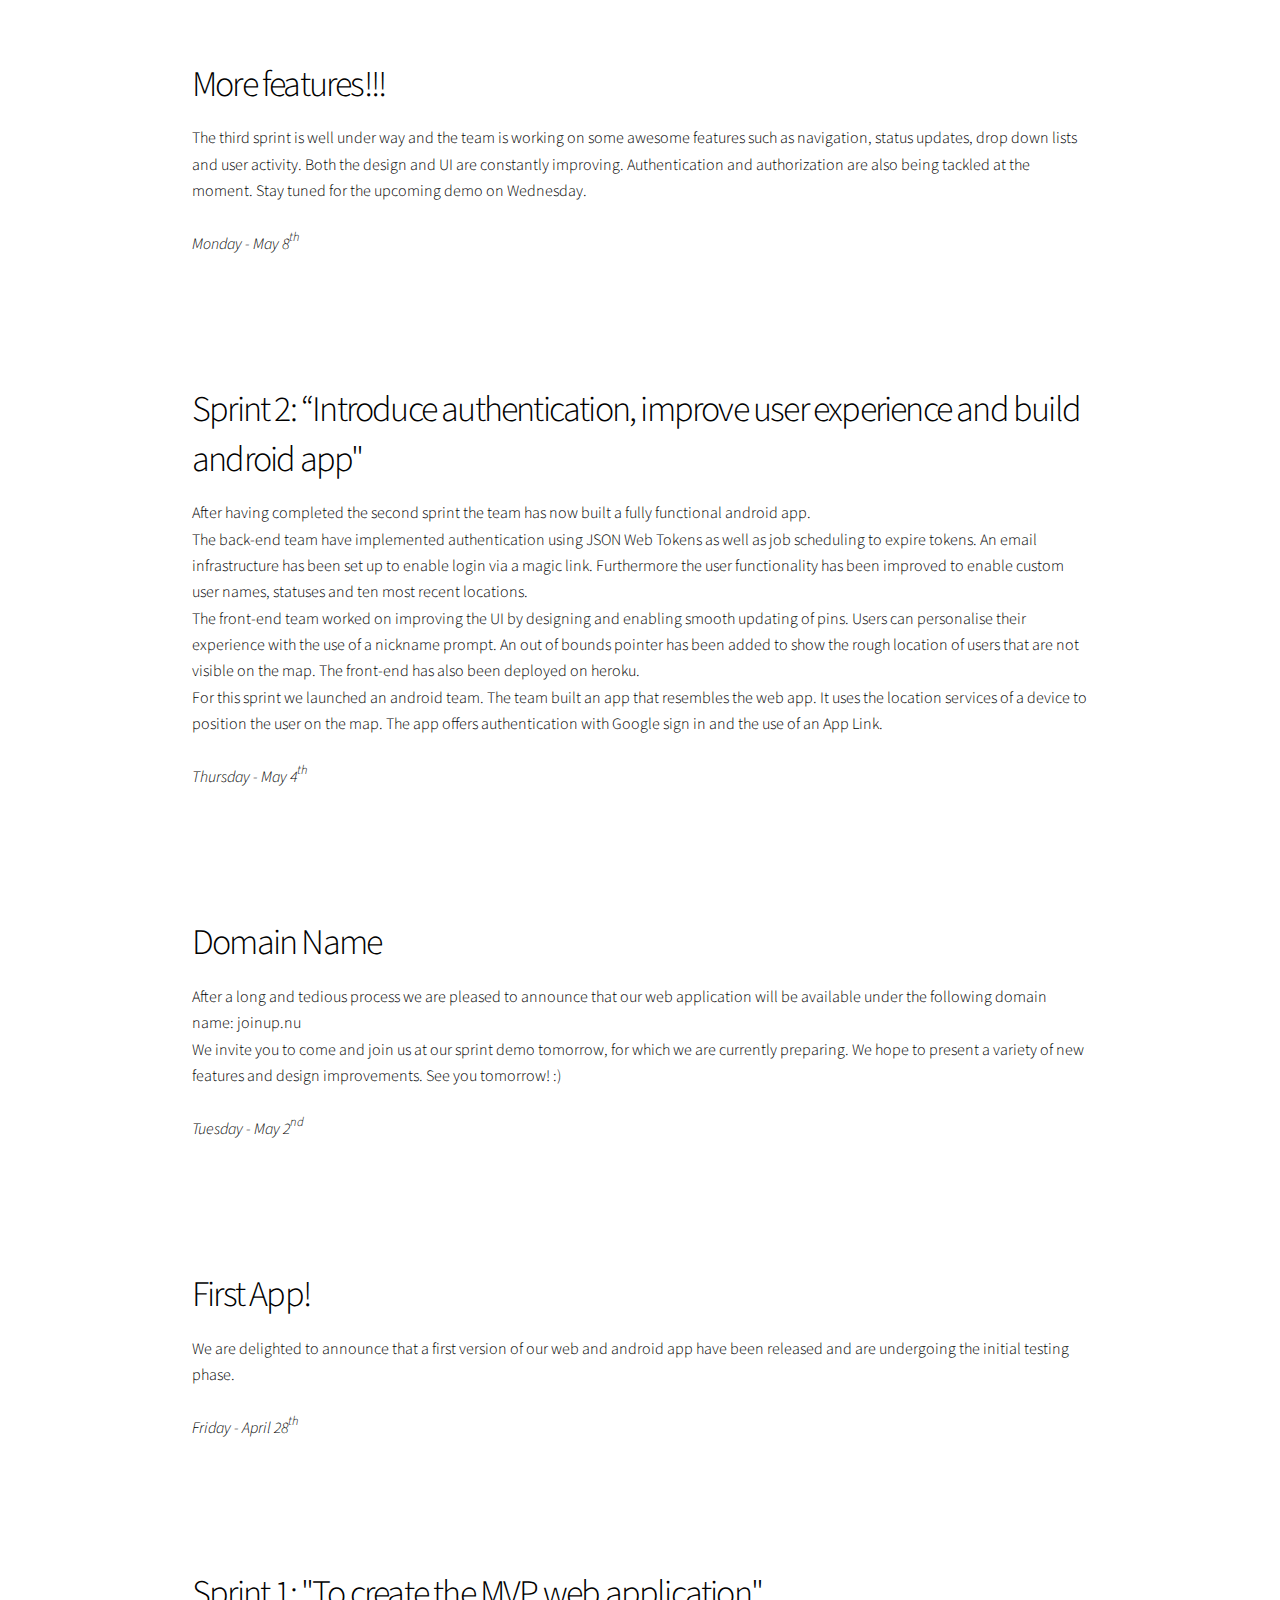
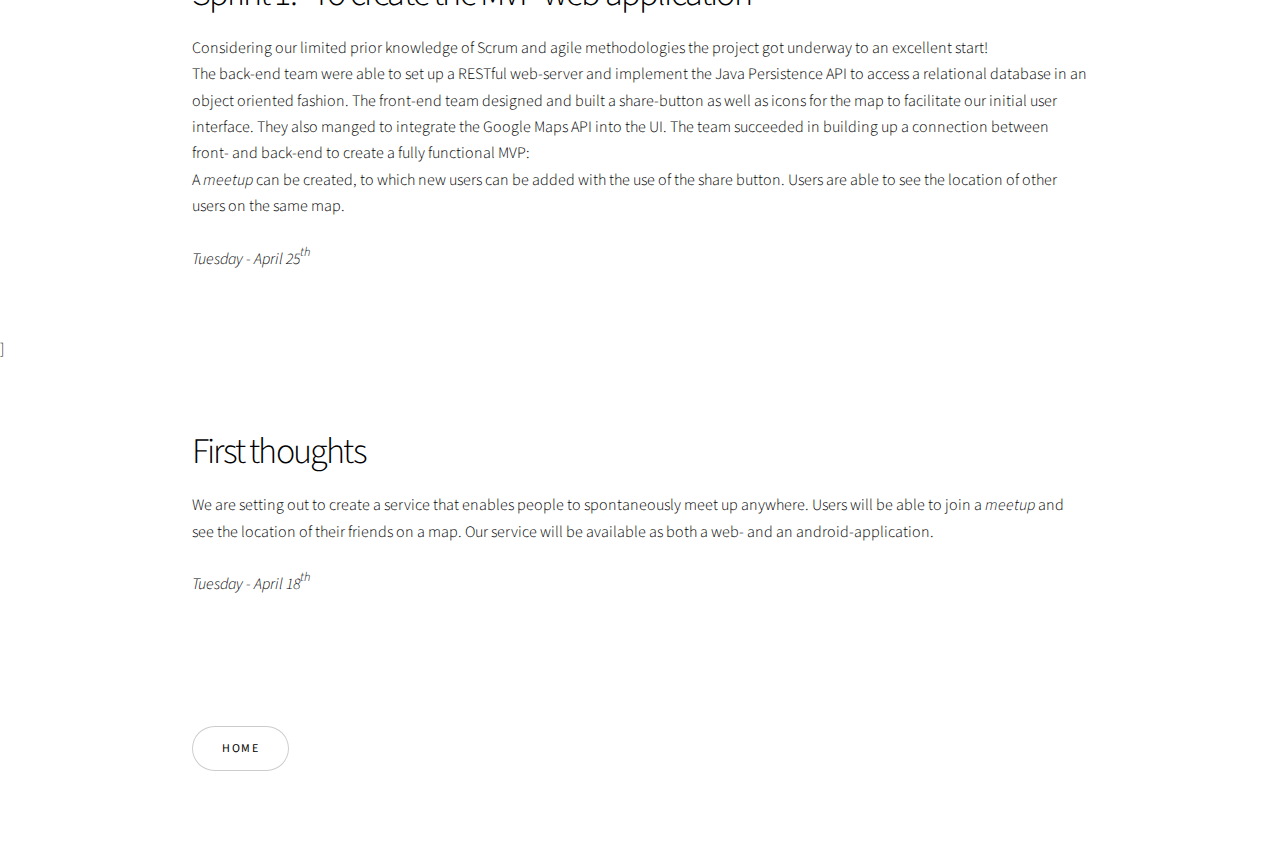
==== commit a8e4c4fe: "Add User Manual" ====
--- a/blog.html
+++ b/blog.html
@@ -32,6 +32,7 @@
 					<h2>Technical Report</h2>
 					<p>
 					Our technical report can be found here: <a href="https://github.com/core55/core55.github.io/raw/master/ID1003_Documentation.pdf">ID1003 Documentation</a>
+					Our user manual can be found here: <a href="https://github.com/core55/core55.github.io/raw/master/ID1003_User_Manual.pdf">ID1003 User Manual</a>
 					<br><br><i>Thursday - May 18<sup>th</sup></i><p>
 				</div>
 			</section>
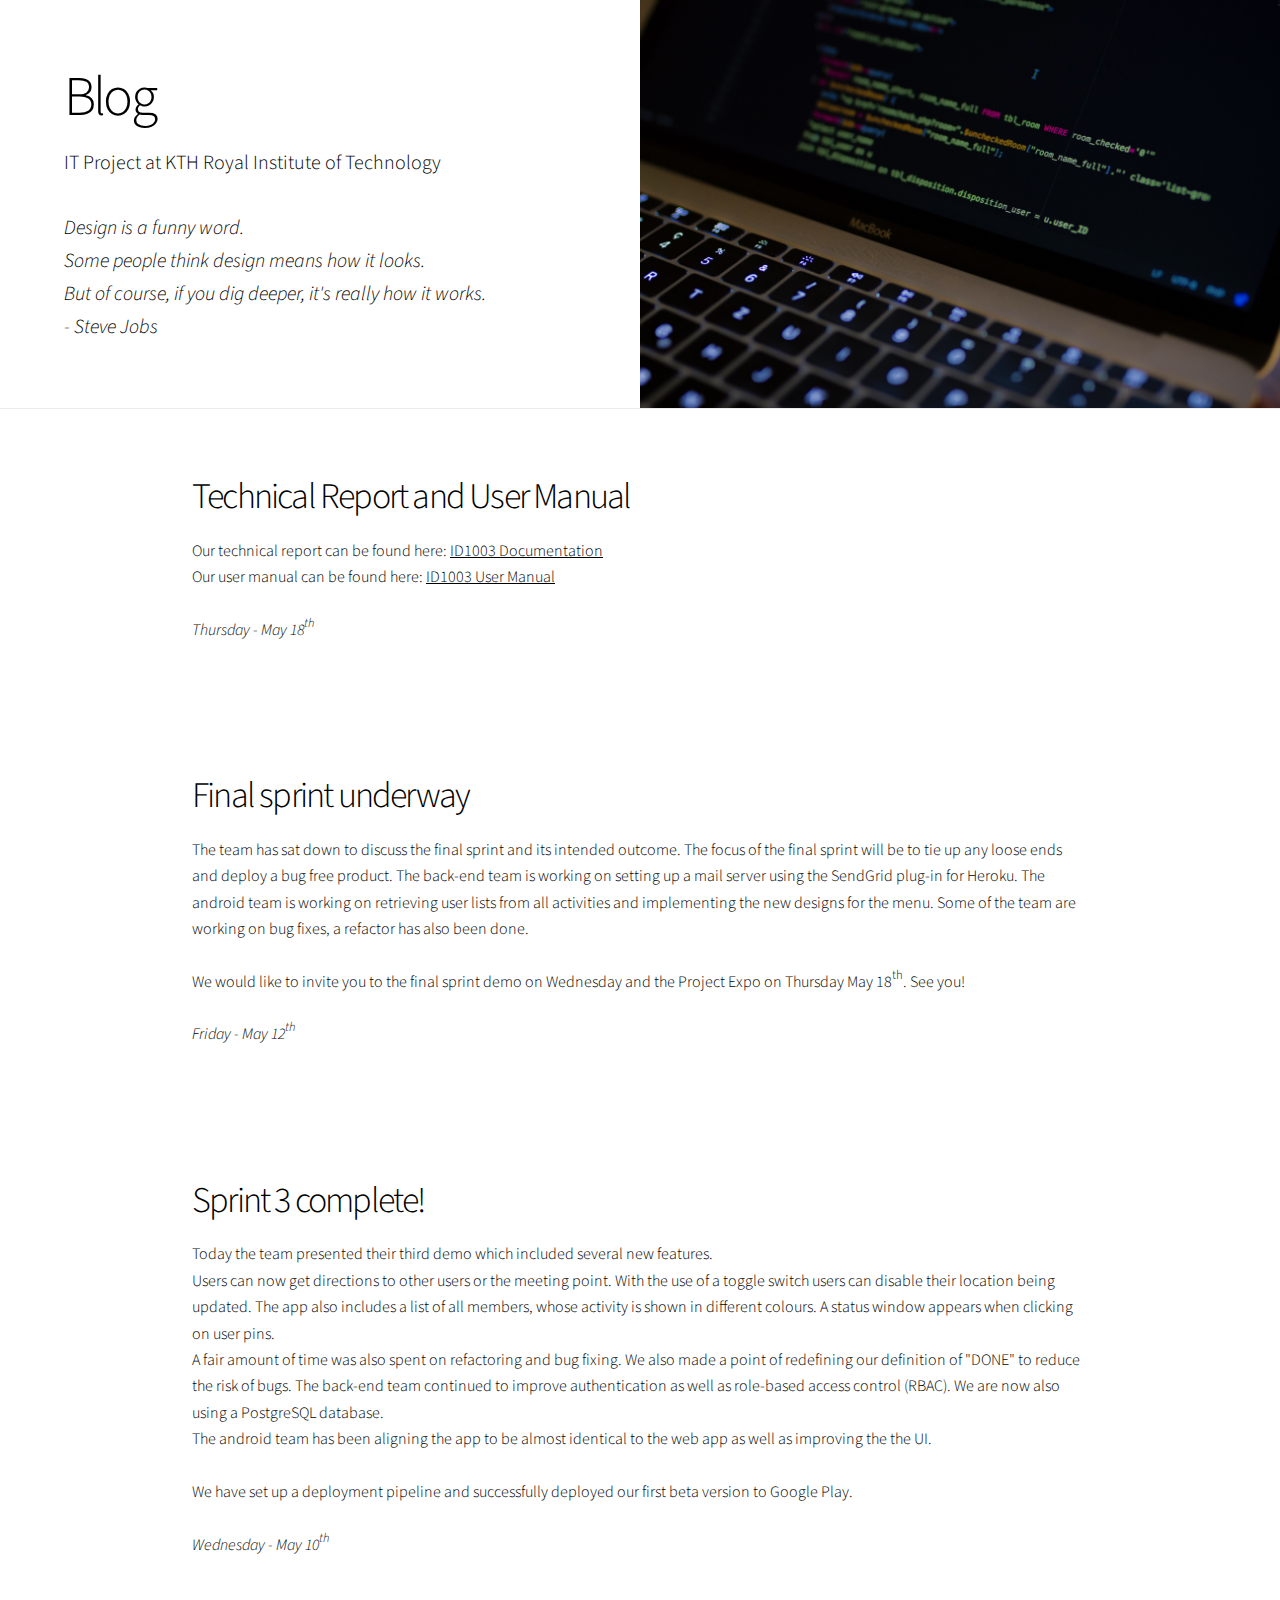
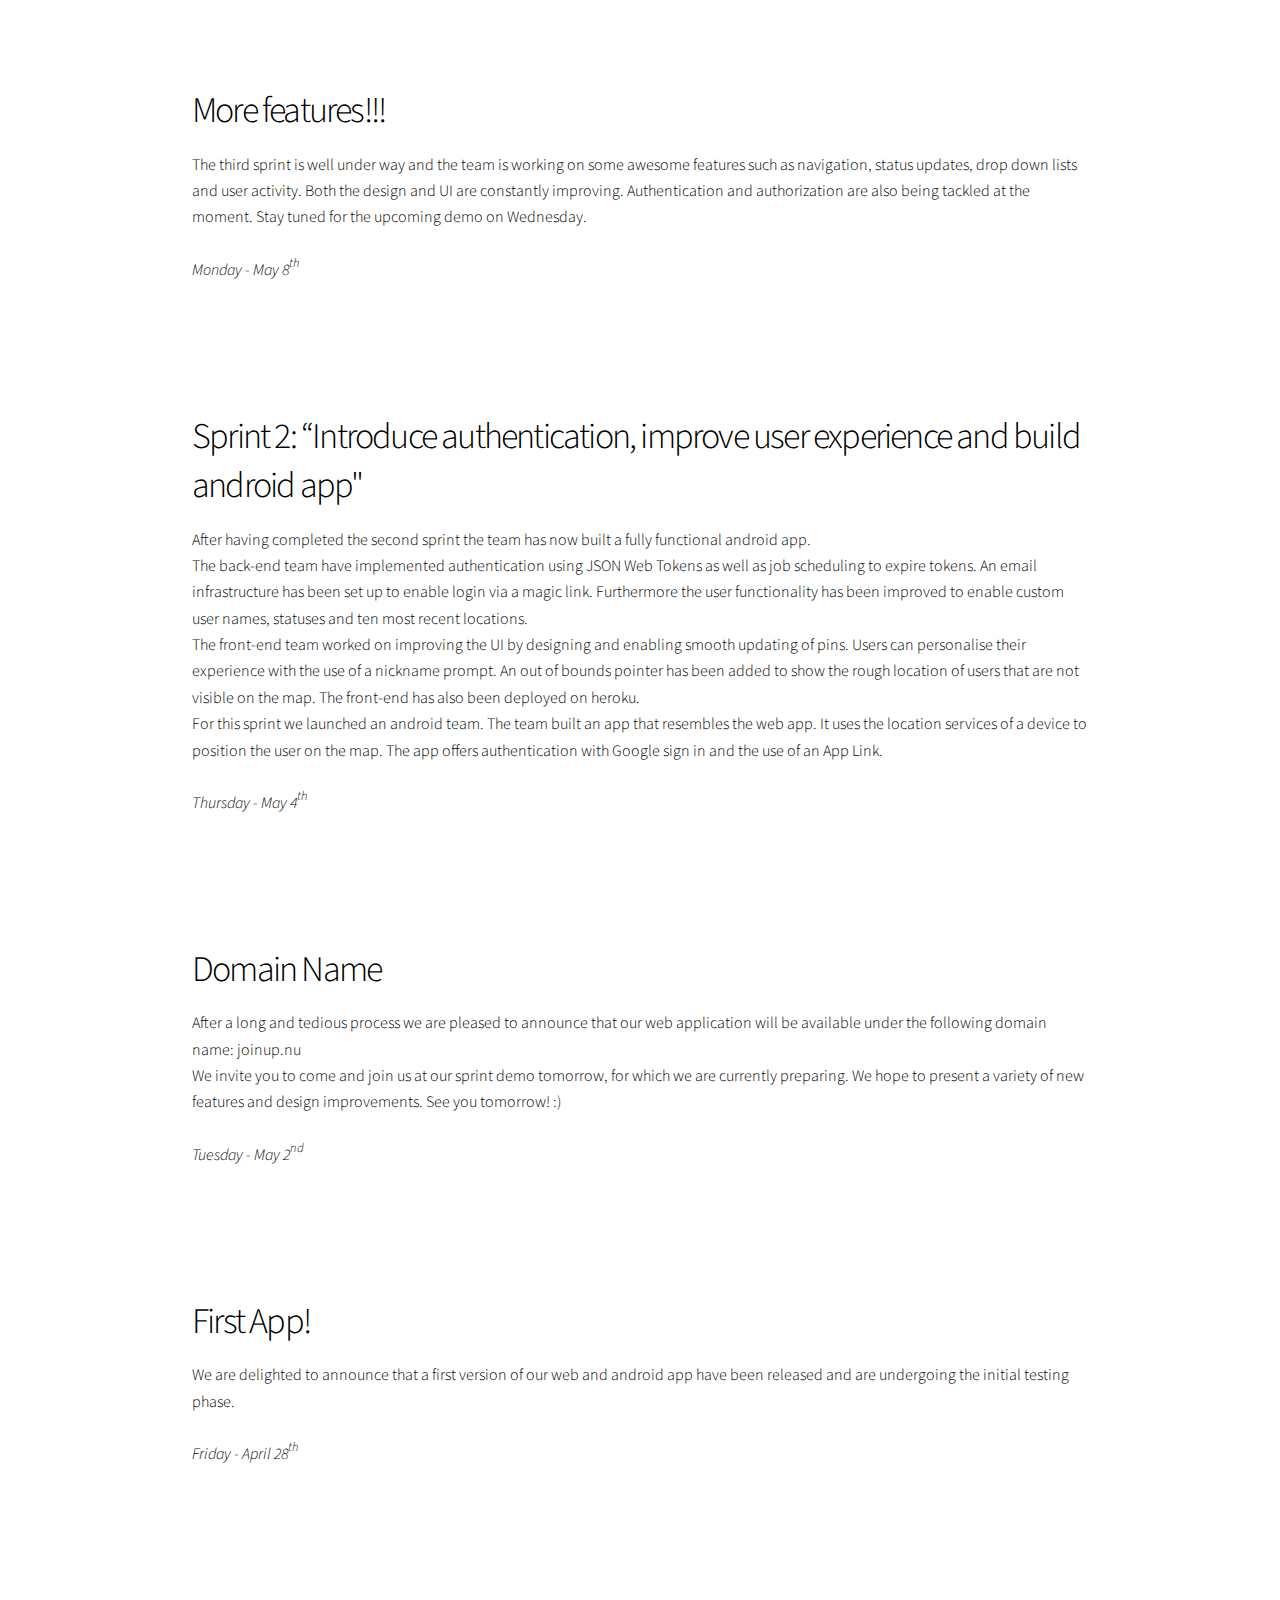
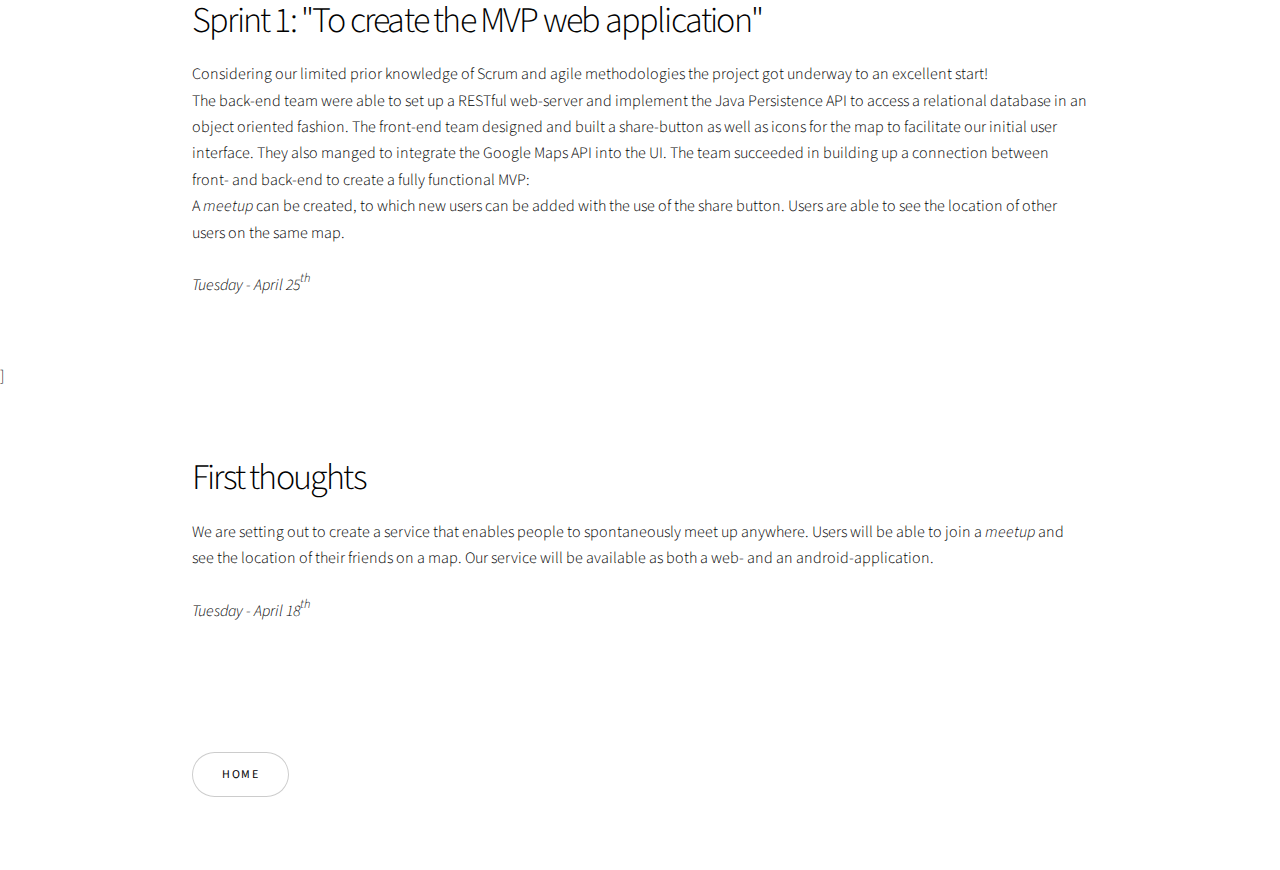
==== commit 6626577b: "Add User Manual" ====
--- a/blog.html
+++ b/blog.html
@@ -29,9 +29,10 @@
 
 			<section class="spotlight style1 orient-right content-align-left image-position-center onscroll-image-fade-in" id="first">
 				<div class="content">
-					<h2>Technical Report</h2>
+					<h2>Technical Report and User Manual</h2>
 					<p>
 					Our technical report can be found here: <a href="https://github.com/core55/core55.github.io/raw/master/ID1003_Documentation.pdf">ID1003 Documentation</a>
+					<br>
 					Our user manual can be found here: <a href="https://github.com/core55/core55.github.io/raw/master/ID1003_User_Manual.pdf">ID1003 User Manual</a>
 					<br><br><i>Thursday - May 18<sup>th</sup></i><p>
 				</div>
